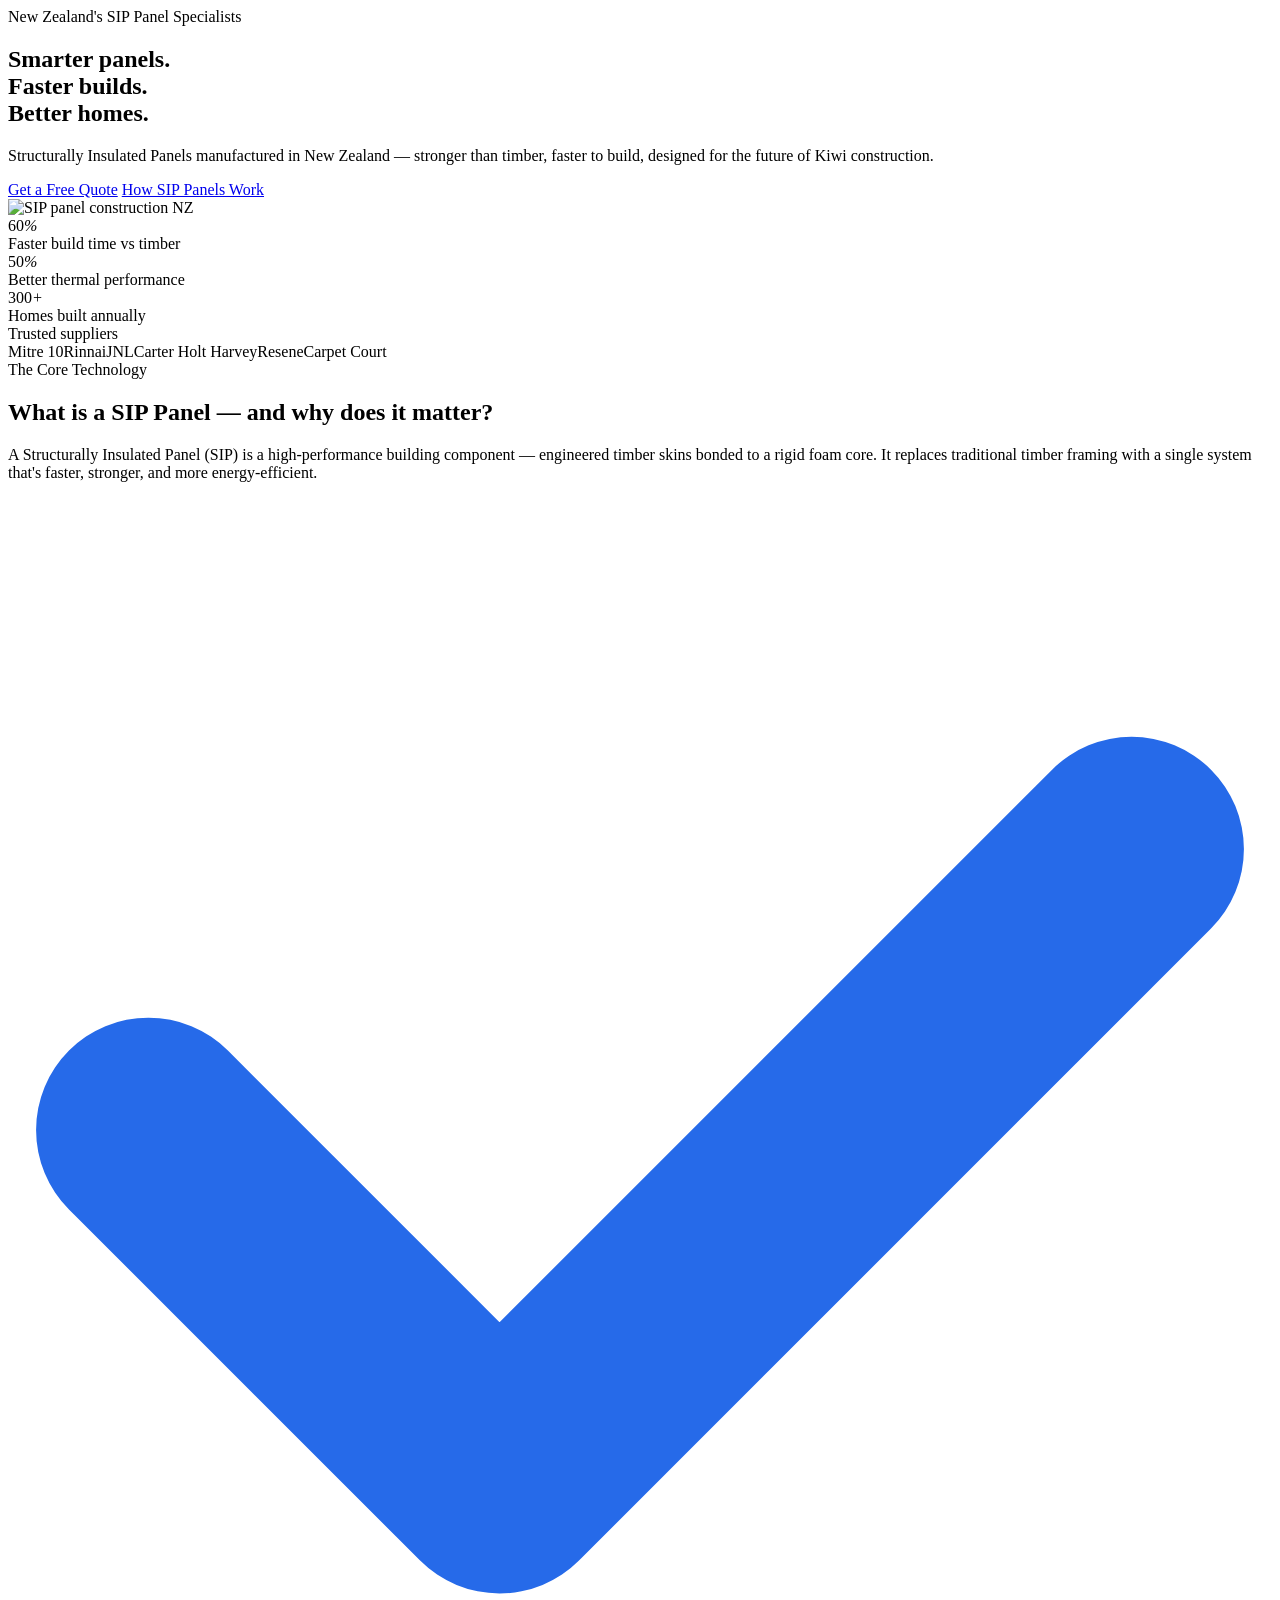
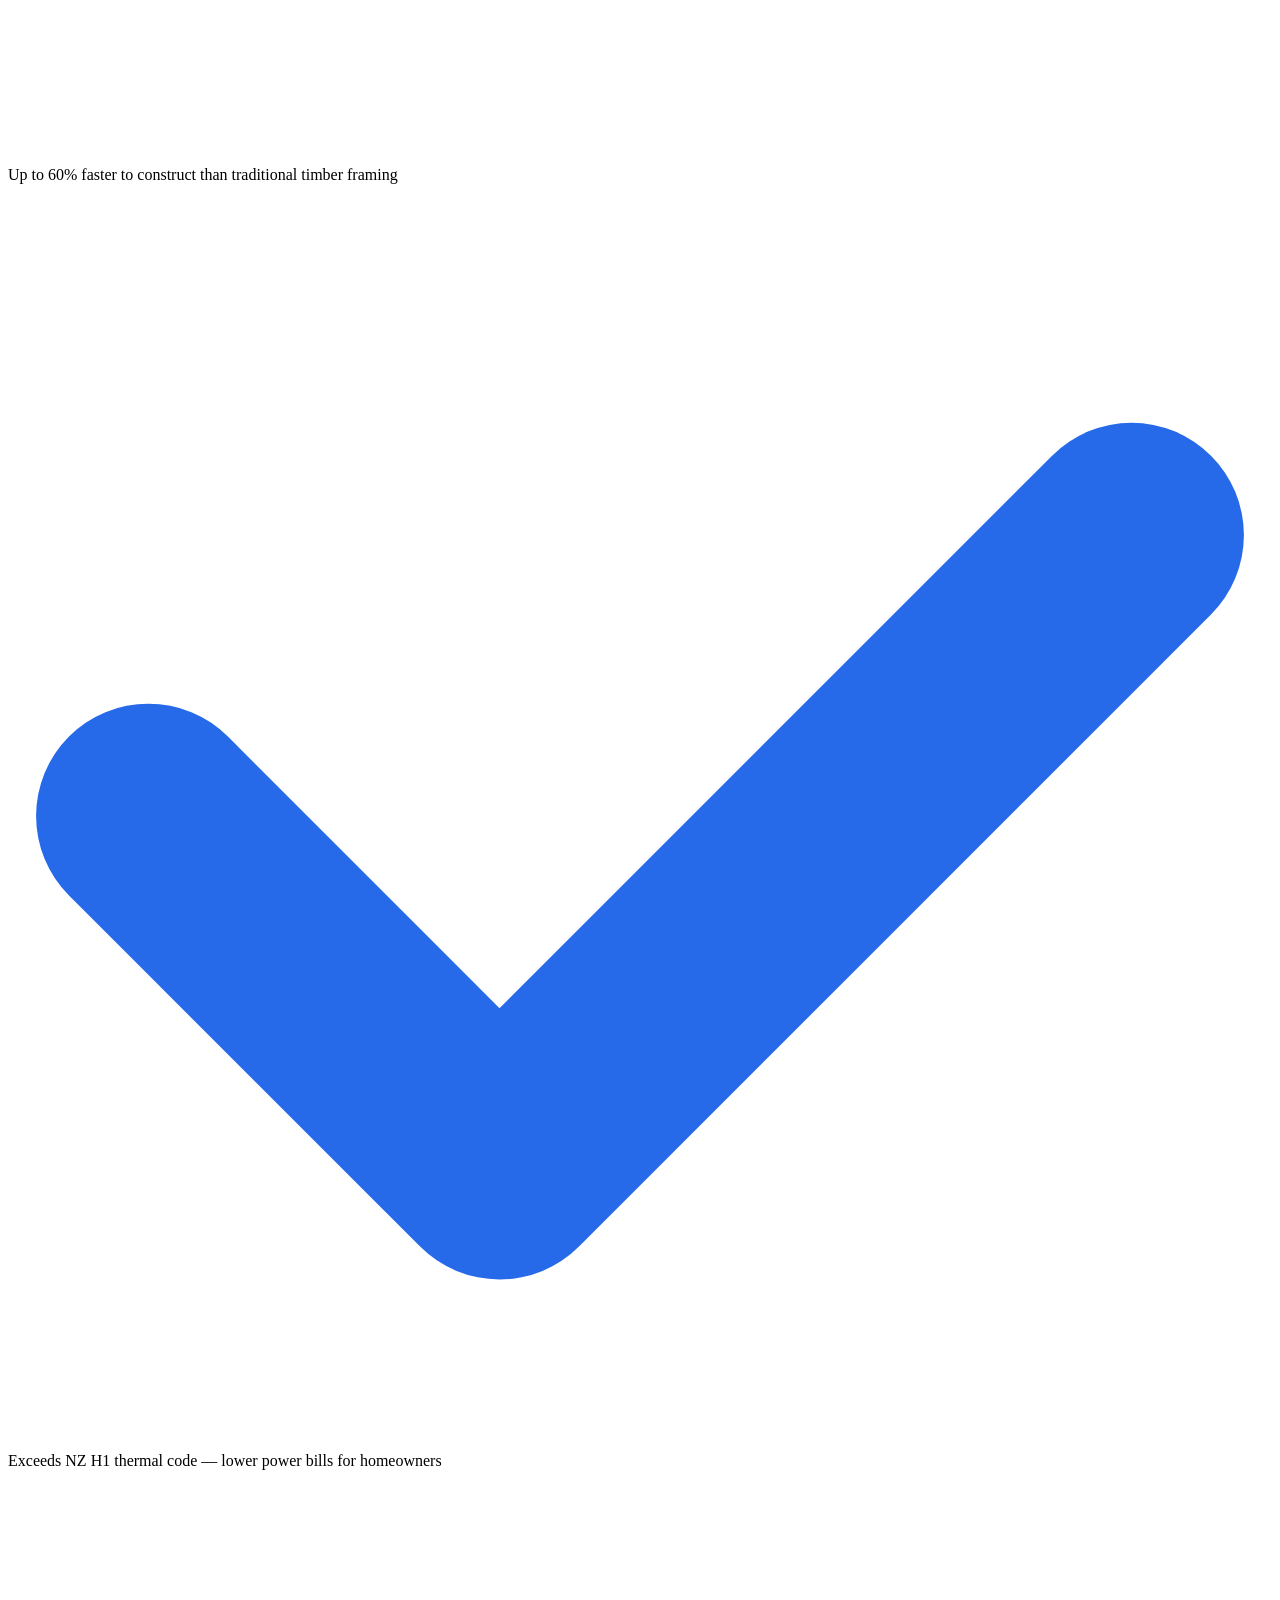
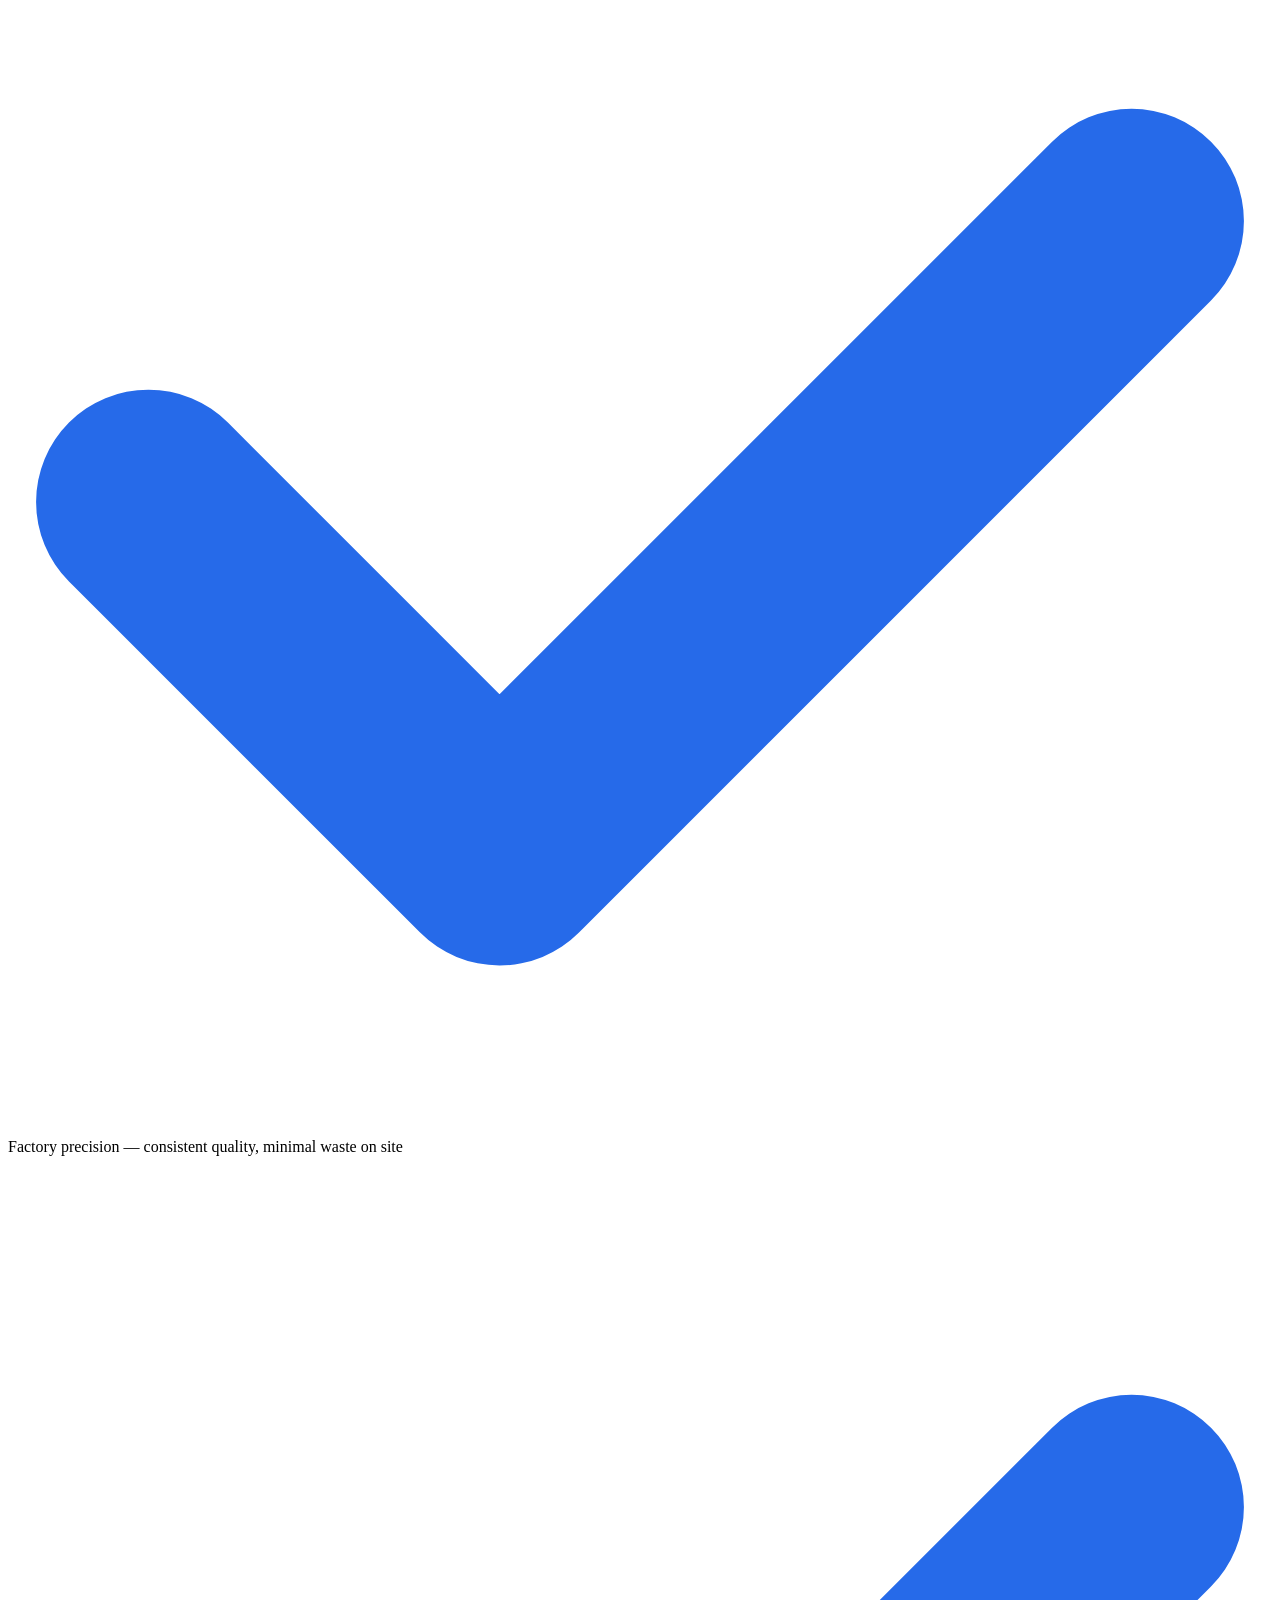
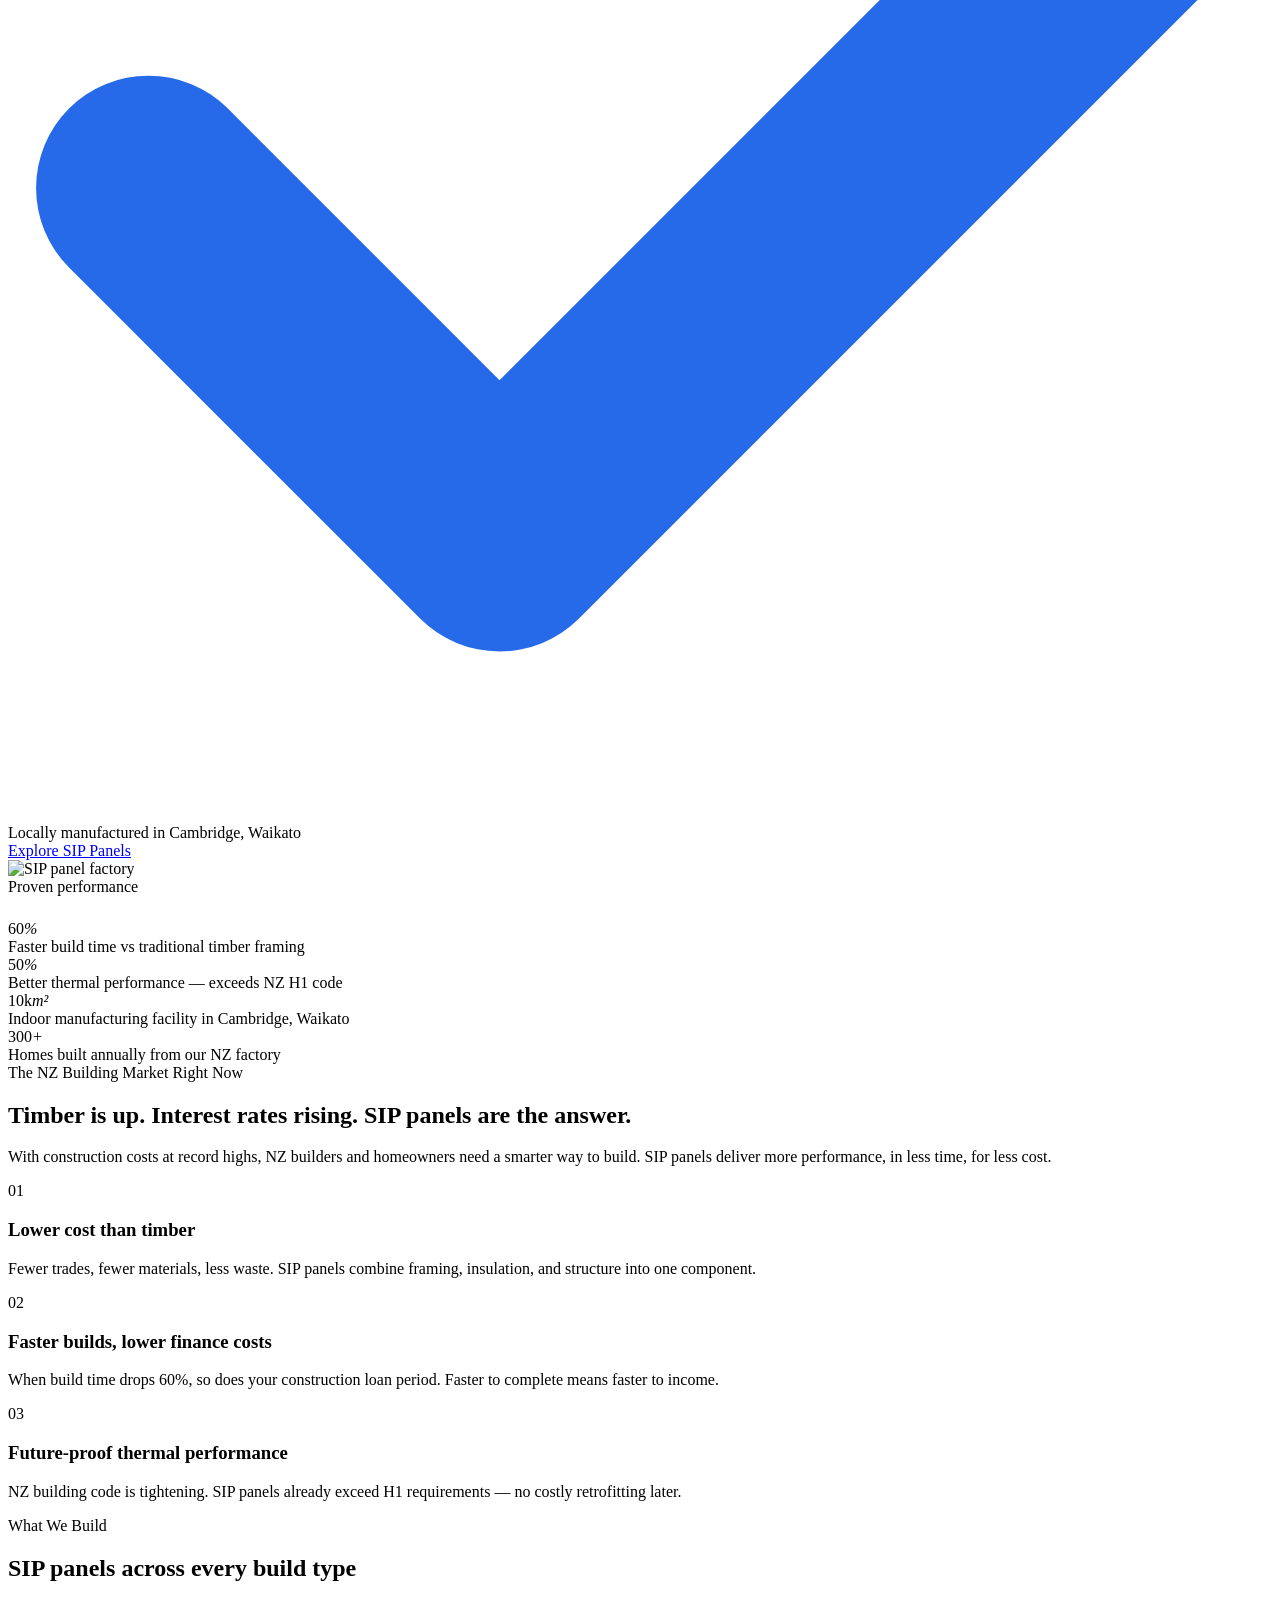
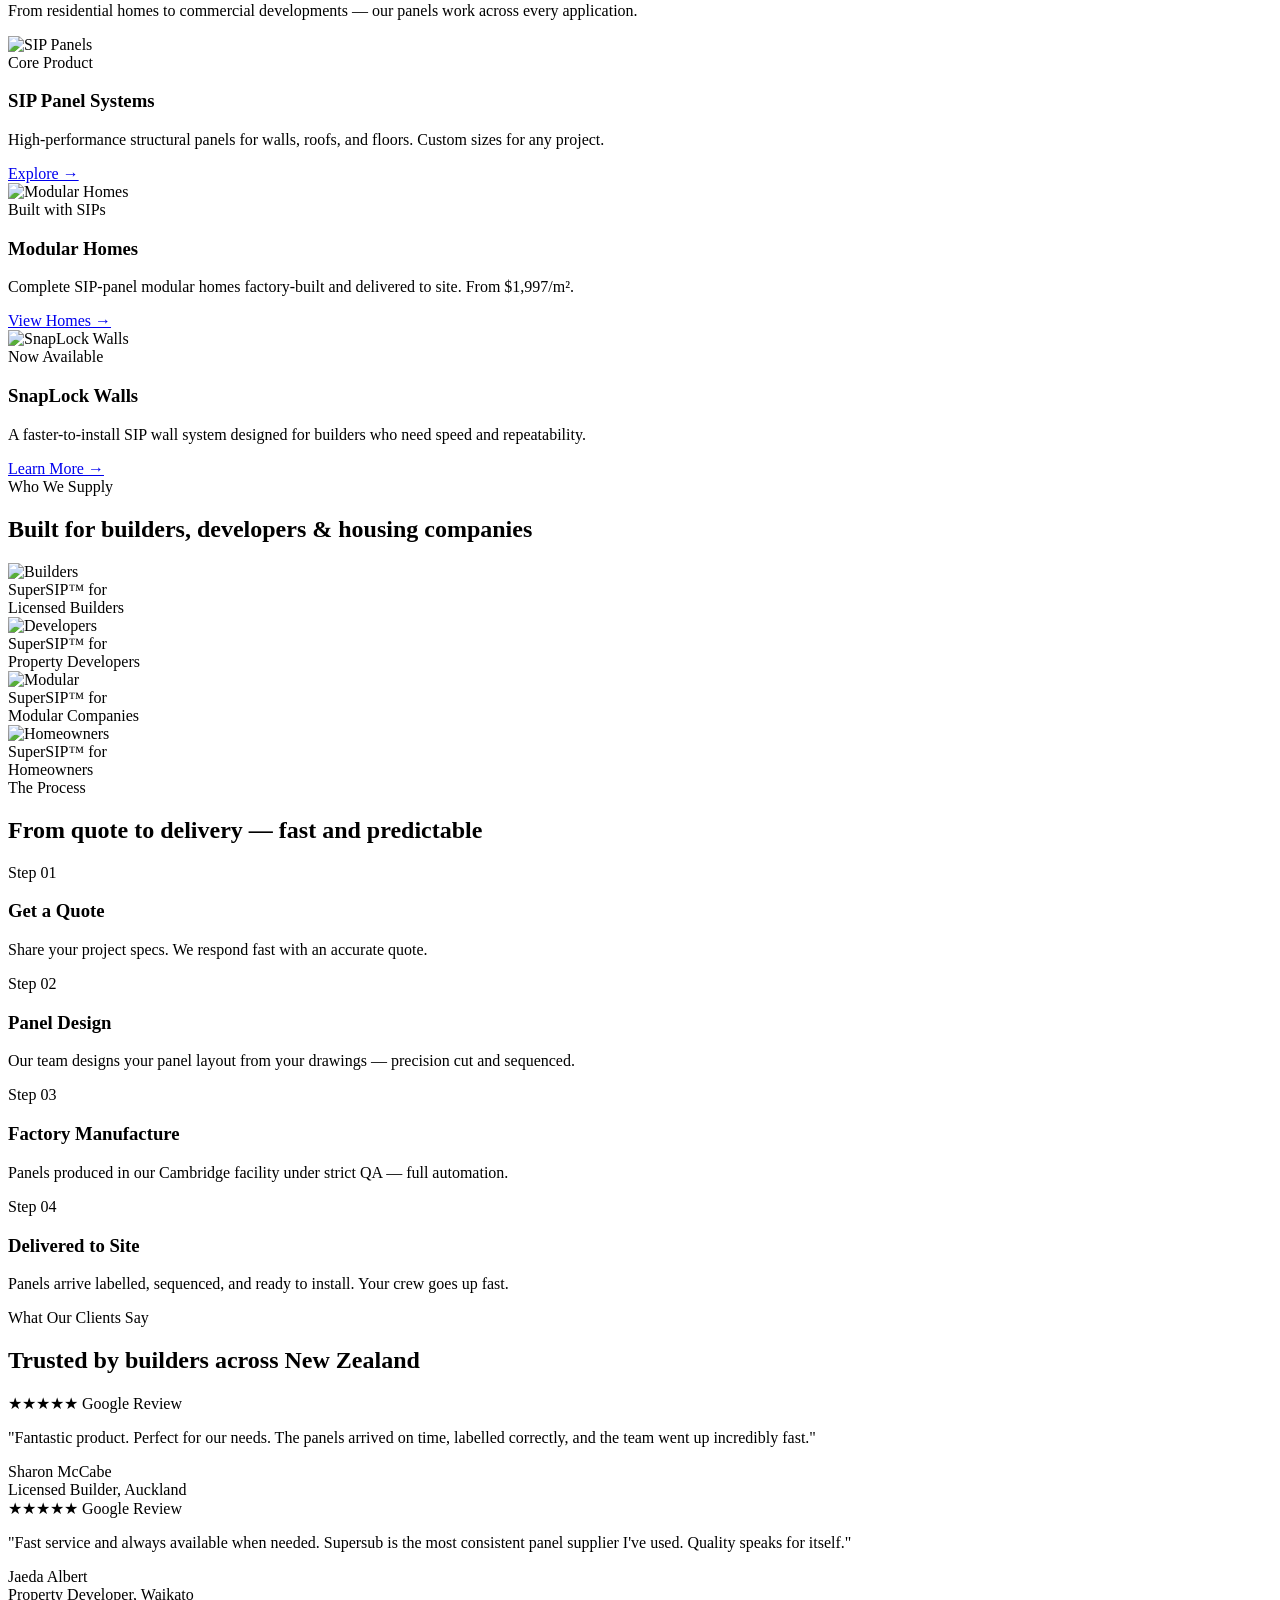
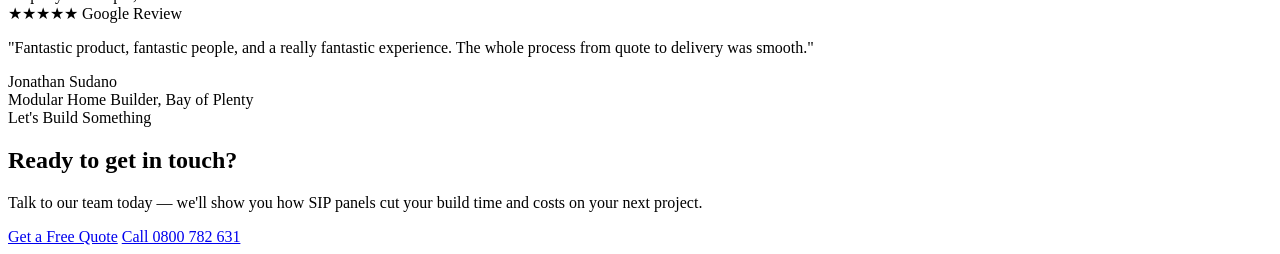
==== index.html @ 469e1a46 "Add files via upload" ====
<!DOCTYPE html>
<html lang="en">
<head>
<meta charset="UTF-8"><meta name="viewport" content="width=device-width, initial-scale=1.0">
<title>Supersub — New Zealand's SIP Panel Specialists</title>
<link rel="stylesheet" href="/assets/style.css">
</head>
<body>
<div id="site-nav"></div>

<!-- HERO -->
<section class="hero-home">
  <div class="hero-home-inner">
    <div class="hero-home-left">
      <div class="hero-tag"><div class="hero-tag-dot"></div>New Zealand's SIP Panel Specialists</div>
      <h1>Smarter panels.<br>Faster builds.<br>Better homes.</h1>
      <p class="hero-home-sub">Structurally Insulated Panels manufactured in New Zealand — stronger than timber, faster to build, designed for the future of Kiwi construction.</p>
      <div class="hero-home-btns">
        <a href="/pages/contact.html" class="btn btn-primary">Get a Free Quote</a>
        <a href="/pages/sip-panels.html" class="btn btn-outline">How SIP Panels Work</a>
      </div>
    </div>
    <div class="hero-home-right">
      <img class="hero-home-img" src="https://images.unsplash.com/photo-1504307651254-35680f356dfd?w=900&q=85" alt="SIP panel construction NZ"/>
      <div class="hero-stat-strip">
        <div class="hero-stat"><div class="hero-stat-num">60<em>%</em></div><div class="hero-stat-desc">Faster build time vs timber</div></div>
        <div class="hero-stat"><div class="hero-stat-num">50<em>%</em></div><div class="hero-stat-desc">Better thermal performance</div></div>
        <div class="hero-stat"><div class="hero-stat-num">300<em>+</em></div><div class="hero-stat-desc">Homes built annually</div></div>
      </div>
    </div>
  </div>
</section>

<!-- SUPPLIER BAR -->
<div class="logo-bar">
  <div class="logo-bar-inner">
    <span class="logo-bar-label">Trusted suppliers</span>
    <div class="logo-items">
      <span class="logo-item">Mitre 10</span><span class="logo-item">Rinnai</span><span class="logo-item">JNL</span><span class="logo-item">Carter Holt Harvey</span><span class="logo-item">Resene</span><span class="logo-item">Carpet Court</span>
    </div>
  </div>
</div>

<!-- WHAT IS SIP -->
<section class="sec">
  <div class="wrap">
    <div class="two-col">
      <div>
        <span class="eyebrow">The Core Technology</span>
        <h2>What is a SIP Panel — and why does it matter?</h2>
        <p class="body-text">A Structurally Insulated Panel (SIP) is a high-performance building component — engineered timber skins bonded to a rigid foam core. It replaces traditional timber framing with a single system that's faster, stronger, and more energy-efficient.</p>
        <div class="tick-list">
          <div class="tick"><div class="tick-icon"><svg viewBox="0 0 9 9" fill="none"><path d="M1 4.5l2.5 2.5 4.5-4.5" stroke="#266AE9" stroke-width="1.6" stroke-linecap="round" stroke-linejoin="round"/></svg></div>Up to 60% faster to construct than traditional timber framing</div>
          <div class="tick"><div class="tick-icon"><svg viewBox="0 0 9 9" fill="none"><path d="M1 4.5l2.5 2.5 4.5-4.5" stroke="#266AE9" stroke-width="1.6" stroke-linecap="round" stroke-linejoin="round"/></svg></div>Exceeds NZ H1 thermal code — lower power bills for homeowners</div>
          <div class="tick"><div class="tick-icon"><svg viewBox="0 0 9 9" fill="none"><path d="M1 4.5l2.5 2.5 4.5-4.5" stroke="#266AE9" stroke-width="1.6" stroke-linecap="round" stroke-linejoin="round"/></svg></div>Factory precision — consistent quality, minimal waste on site</div>
          <div class="tick"><div class="tick-icon"><svg viewBox="0 0 9 9" fill="none"><path d="M1 4.5l2.5 2.5 4.5-4.5" stroke="#266AE9" stroke-width="1.6" stroke-linecap="round" stroke-linejoin="round"/></svg></div>Locally manufactured in Cambridge, Waikato</div>
        </div>
        <a href="/pages/sip-panels.html" class="btn btn-primary" style="margin-top:28px;">Explore SIP Panels</a>
      </div>
      <div class="col-img col-img-tall"><img src="https://images.unsplash.com/photo-1581094794329-c8112a89af12?w=800&q=85" alt="SIP panel factory"/></div>
    </div>
  </div>
</section>

<!-- STATS -->
<section class="sec-sm sec-grey">
  <div class="wrap">
    <span class="eyebrow-muted">Proven performance</span>
    <div class="stats-grid" style="margin-top:24px;">
      <div class="stat-block"><div class="stat-big">60<em>%</em></div><div class="stat-label">Faster build time vs traditional timber framing</div></div>
      <div class="stat-block"><div class="stat-big">50<em>%</em></div><div class="stat-label">Better thermal performance — exceeds NZ H1 code</div></div>
      <div class="stat-block"><div class="stat-big">10k<em>m²</em></div><div class="stat-label">Indoor manufacturing facility in Cambridge, Waikato</div></div>
      <div class="stat-block"><div class="stat-big">300<em>+</em></div><div class="stat-label">Homes built annually from our NZ factory</div></div>
    </div>
  </div>
</section>

<!-- WHY NOW -->
<section class="sec sec-navy">
  <div class="wrap">
    <div class="sec-header center">
      <span class="eyebrow">The NZ Building Market Right Now</span>
      <h2>Timber is up. Interest rates rising. SIP panels are the answer.</h2>
      <p class="body-text">With construction costs at record highs, NZ builders and homeowners need a smarter way to build. SIP panels deliver more performance, in less time, for less cost.</p>
    </div>
    <div class="why-grid">
      <div class="why-card"><span class="why-num">01</span><h3>Lower cost than timber</h3><p>Fewer trades, fewer materials, less waste. SIP panels combine framing, insulation, and structure into one component.</p></div>
      <div class="why-card"><span class="why-num">02</span><h3>Faster builds, lower finance costs</h3><p>When build time drops 60%, so does your construction loan period. Faster to complete means faster to income.</p></div>
      <div class="why-card"><span class="why-num">03</span><h3>Future-proof thermal performance</h3><p>NZ building code is tightening. SIP panels already exceed H1 requirements — no costly retrofitting later.</p></div>
    </div>
  </div>
</section>

<!-- PRODUCTS -->
<section class="sec">
  <div class="wrap">
    <div class="sec-header">
      <span class="eyebrow">What We Build</span>
      <h2>SIP panels across every build type</h2>
      <p class="body-text">From residential homes to commercial developments — our panels work across every application.</p>
    </div>
    <div class="cards-grid">
      <div class="card"><div class="card-img"><img src="https://images.unsplash.com/photo-1504307651254-35680f356dfd?w=700&q=80" alt="SIP Panels"/><div class="pill pill-blue">Core Product</div></div><div class="card-body"><h3>SIP Panel Systems</h3><p>High-performance structural panels for walls, roofs, and floors. Custom sizes for any project.</p><a href="/pages/sip-panels.html" class="link-arrow">Explore →</a></div></div>
      <div class="card"><div class="card-img"><img src="https://images.unsplash.com/photo-1570129477492-45c003edd2be?w=700&q=80" alt="Modular Homes"/><div class="pill pill-light">Built with SIPs</div></div><div class="card-body"><h3>Modular Homes</h3><p>Complete SIP-panel modular homes factory-built and delivered to site. From $1,997/m².</p><a href="/pages/modular-homes.html" class="link-arrow">View Homes →</a></div></div>
      <div class="card"><div class="card-img"><img src="https://images.unsplash.com/photo-1600585154340-be6161a56a0c?w=700&q=80" alt="SnapLock Walls"/><div class="pill pill-amber">Now Available</div></div><div class="card-body"><h3>SnapLock Walls</h3><p>A faster-to-install SIP wall system designed for builders who need speed and repeatability.</p><a href="/pages/snaplock-walls.html" class="link-arrow">Learn More →</a></div></div>
    </div>
  </div>
</section>

<!-- WHO IT'S FOR -->
<section class="sec sec-grey">
  <div class="wrap">
    <div class="sec-header center">
      <span class="eyebrow">Who We Supply</span>
      <h2>Built for builders, developers & housing companies</h2>
    </div>
    <div class="aud-grid">
      <div class="aud-card"><img src="https://images.unsplash.com/photo-1541888946425-d81bb19240f5?w=500&q=80" alt="Builders"/><div class="aud-over"><div class="aud-tag">SuperSIP™ for</div><div class="aud-title">Licensed Builders</div></div></div>
      <div class="aud-card"><img src="https://images.unsplash.com/photo-1486406146926-c627a92ad1ab?w=500&q=80" alt="Developers"/><div class="aud-over"><div class="aud-tag">SuperSIP™ for</div><div class="aud-title">Property Developers</div></div></div>
      <div class="aud-card"><img src="https://images.unsplash.com/photo-1558618666-fcd25c85cd64?w=500&q=80" alt="Modular"/><div class="aud-over"><div class="aud-tag">SuperSIP™ for</div><div class="aud-title">Modular Companies</div></div></div>
      <div class="aud-card"><img src="https://images.unsplash.com/photo-1560518883-ce09059eeffa?w=500&q=80" alt="Homeowners"/><div class="aud-over"><div class="aud-tag">SuperSIP™ for</div><div class="aud-title">Homeowners</div></div></div>
    </div>
  </div>
</section>

<!-- PROCESS -->
<section class="sec-sm">
  <div class="wrap">
    <div class="sec-header"><span class="eyebrow">The Process</span><h2>From quote to delivery — fast and predictable</h2></div>
    <div class="proc-row">
      <div class="proc-step"><span class="proc-num">Step 01</span><h3>Get a Quote</h3><p>Share your project specs. We respond fast with an accurate quote.</p></div>
      <div class="proc-step"><span class="proc-num">Step 02</span><h3>Panel Design</h3><p>Our team designs your panel layout from your drawings — precision cut and sequenced.</p></div>
      <div class="proc-step"><span class="proc-num">Step 03</span><h3>Factory Manufacture</h3><p>Panels produced in our Cambridge facility under strict QA — full automation.</p></div>
      <div class="proc-step"><span class="proc-num">Step 04</span><h3>Delivered to Site</h3><p>Panels arrive labelled, sequenced, and ready to install. Your crew goes up fast.</p></div>
    </div>
  </div>
</section>

<!-- TESTIMONIALS -->
<section class="sec sec-navy">
  <div class="wrap">
    <div class="sec-header center"><span class="eyebrow">What Our Clients Say</span><h2>Trusted by builders across New Zealand</h2></div>
    <div class="testi-grid">
      <div class="testi-card"><div class="testi-badge"><span>★★★★★ Google Review</span></div><p class="testi-q">"Fantastic product. Perfect for our needs. The panels arrived on time, labelled correctly, and the team went up incredibly fast."</p><div class="testi-name">Sharon McCabe</div><div class="testi-role">Licensed Builder, Auckland</div></div>
      <div class="testi-card"><div class="testi-badge"><span>★★★★★ Google Review</span></div><p class="testi-q">"Fast service and always available when needed. Supersub is the most consistent panel supplier I've used. Quality speaks for itself."</p><div class="testi-name">Jaeda Albert</div><div class="testi-role">Property Developer, Waikato</div></div>
      <div class="testi-card"><div class="testi-badge"><span>★★★★★ Google Review</span></div><p class="testi-q">"Fantastic product, fantastic people, and a really fantastic experience. The whole process from quote to delivery was smooth."</p><div class="testi-name">Jonathan Sudano</div><div class="testi-role">Modular Home Builder, Bay of Plenty</div></div>
    </div>
  </div>
</section>

<!-- CTA -->
<section class="sec sec-blue">
  <div class="wrap">
    <div class="cta-inner">
      <span class="eyebrow">Let's Build Something</span>
      <h2>Ready to get in touch?</h2>
      <p class="body-text">Talk to our team today — we'll show you how SIP panels cut your build time and costs on your next project.</p>
      <div class="cta-btns">
        <a href="/pages/contact.html" class="btn btn-white">Get a Free Quote</a>
        <a href="tel:0800782631" class="btn btn-ghost">Call 0800 782 631</a>
      </div>
    </div>
  </div>
</section>

<div id="site-footer"></div>
<script src="/assets/shared.js"></script>
</body></html>
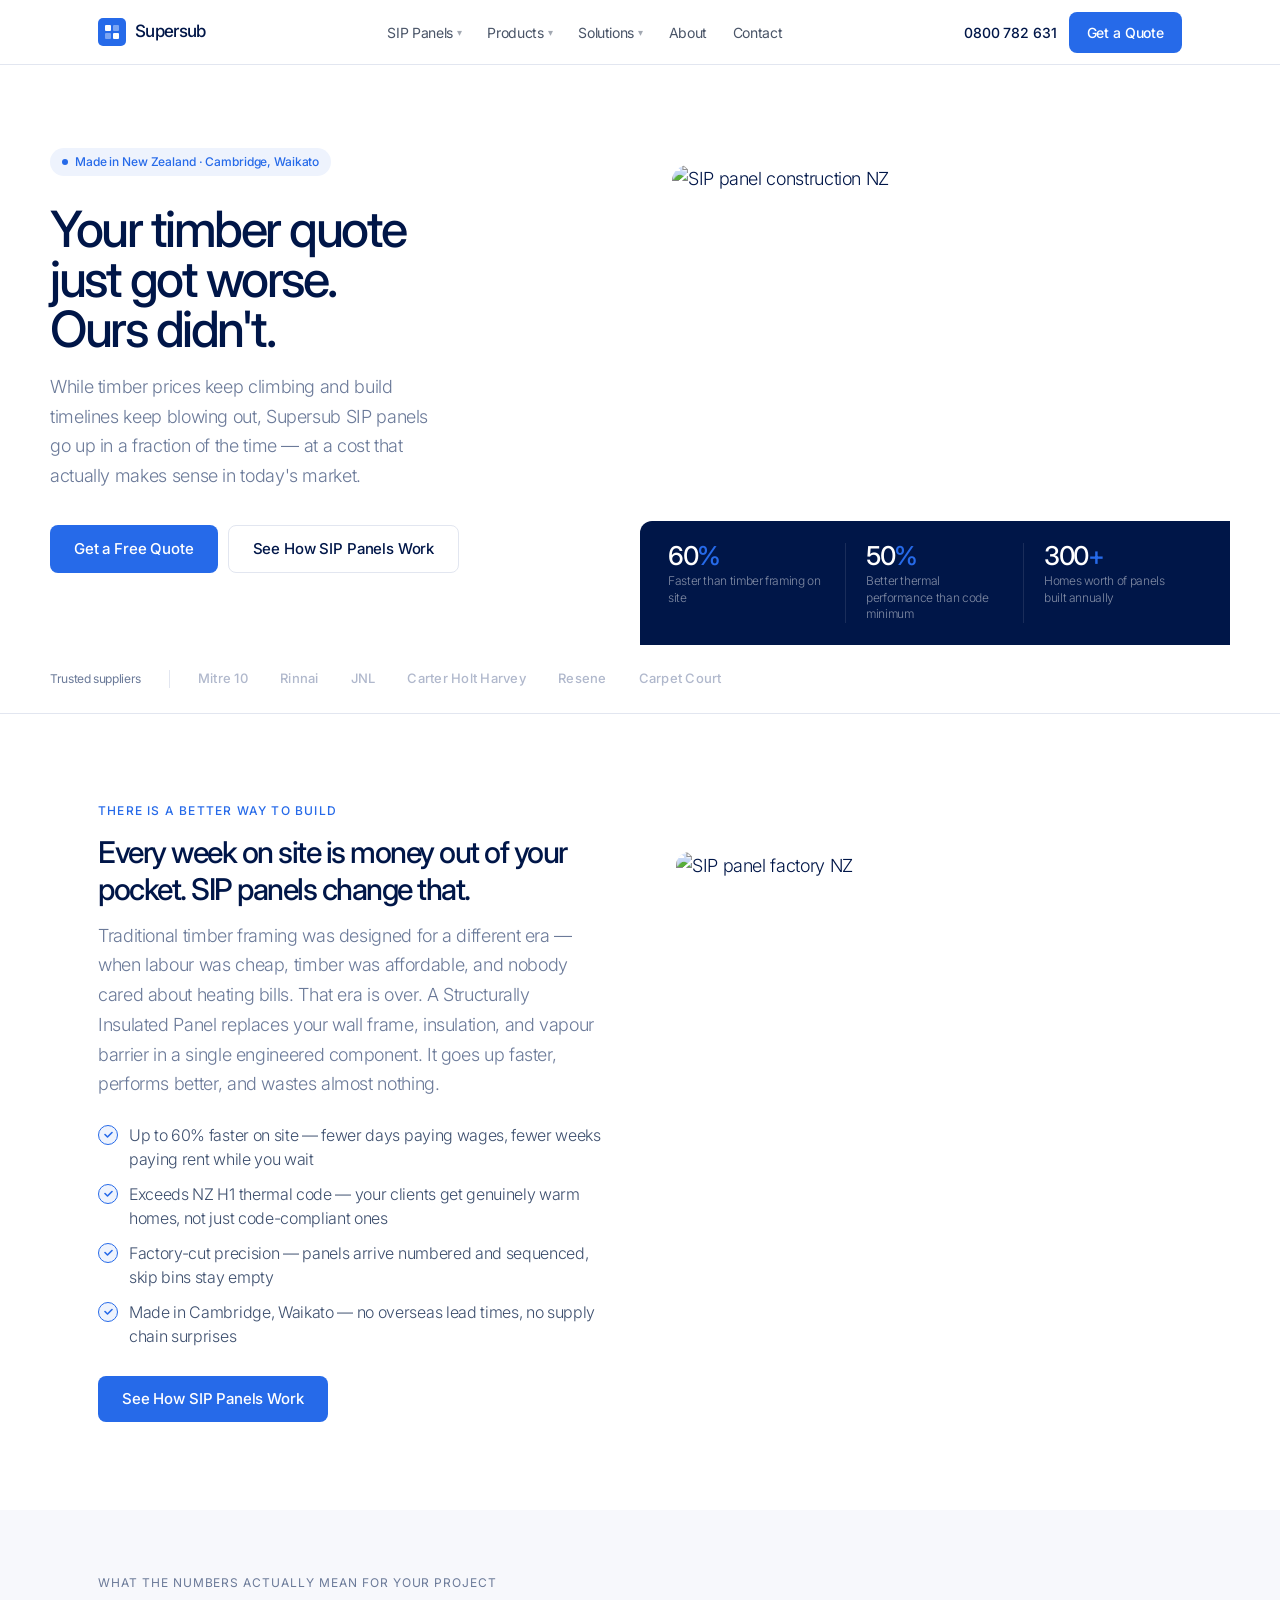
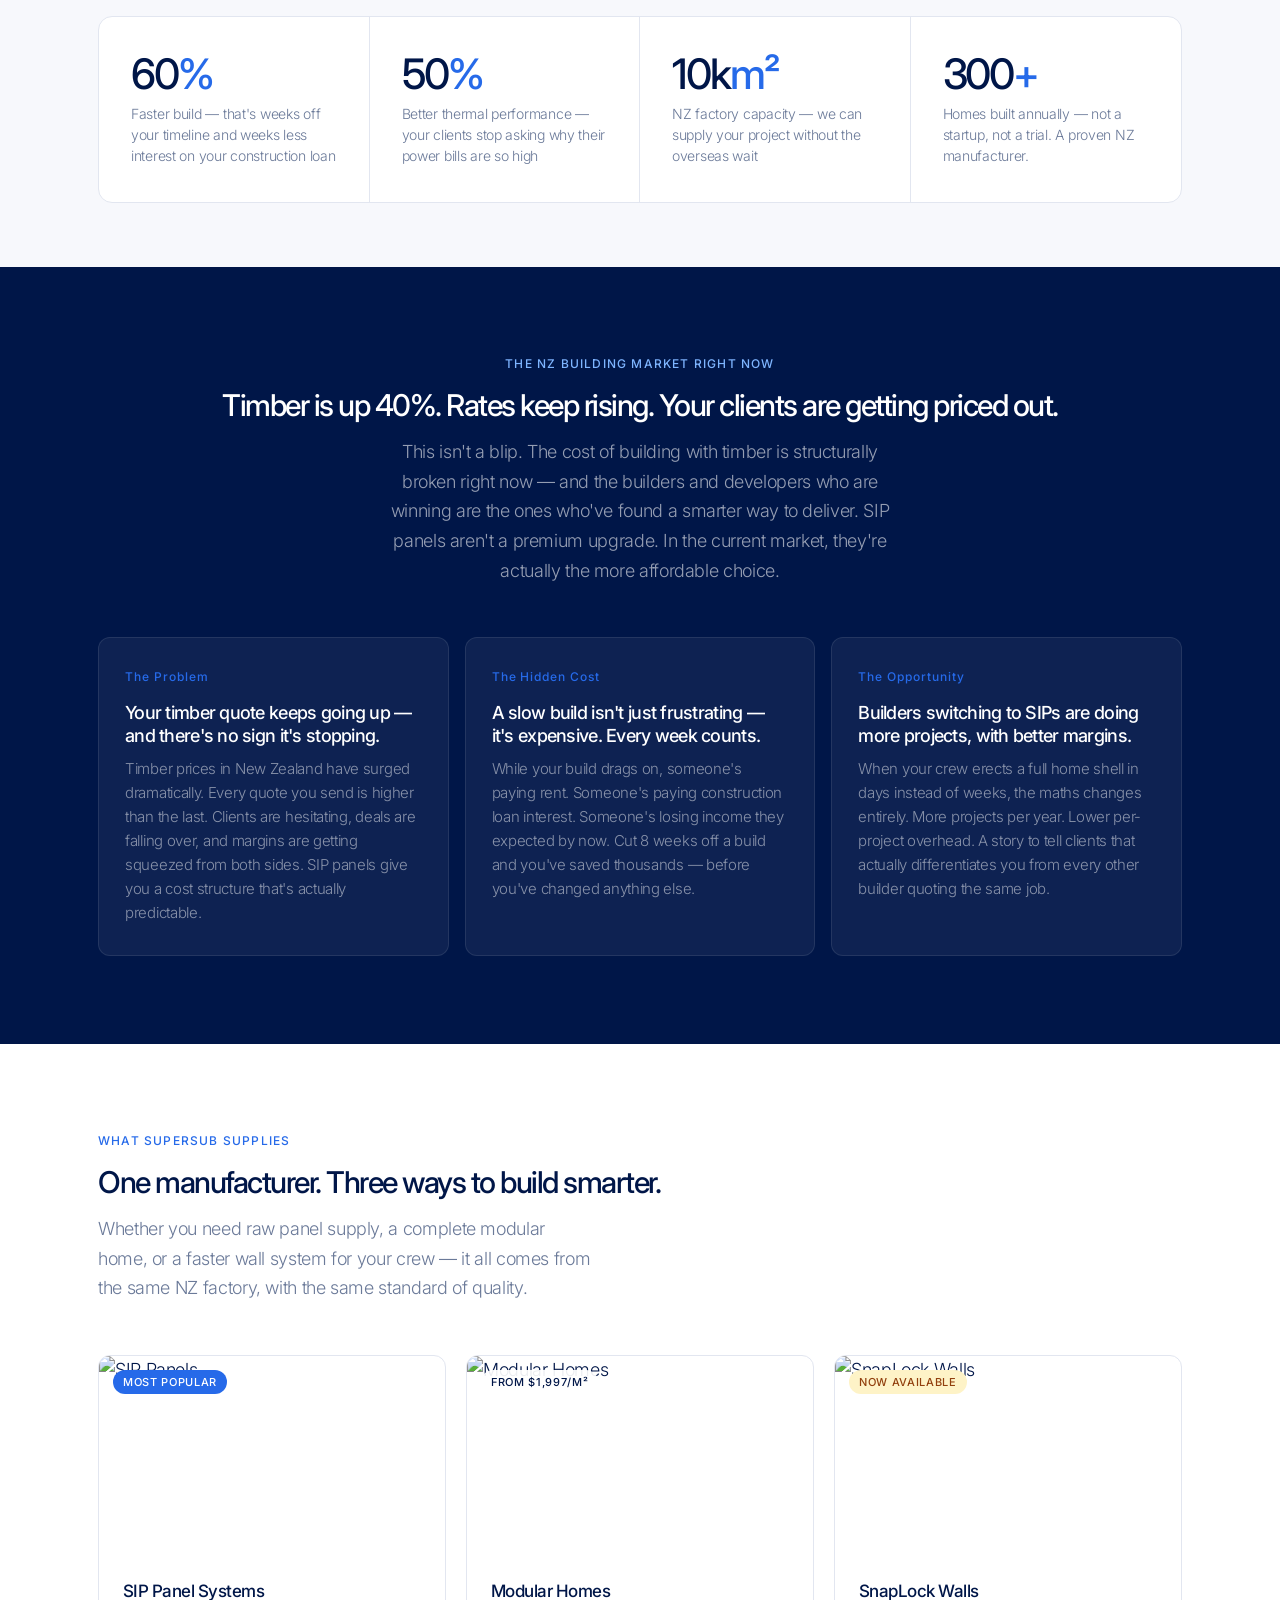
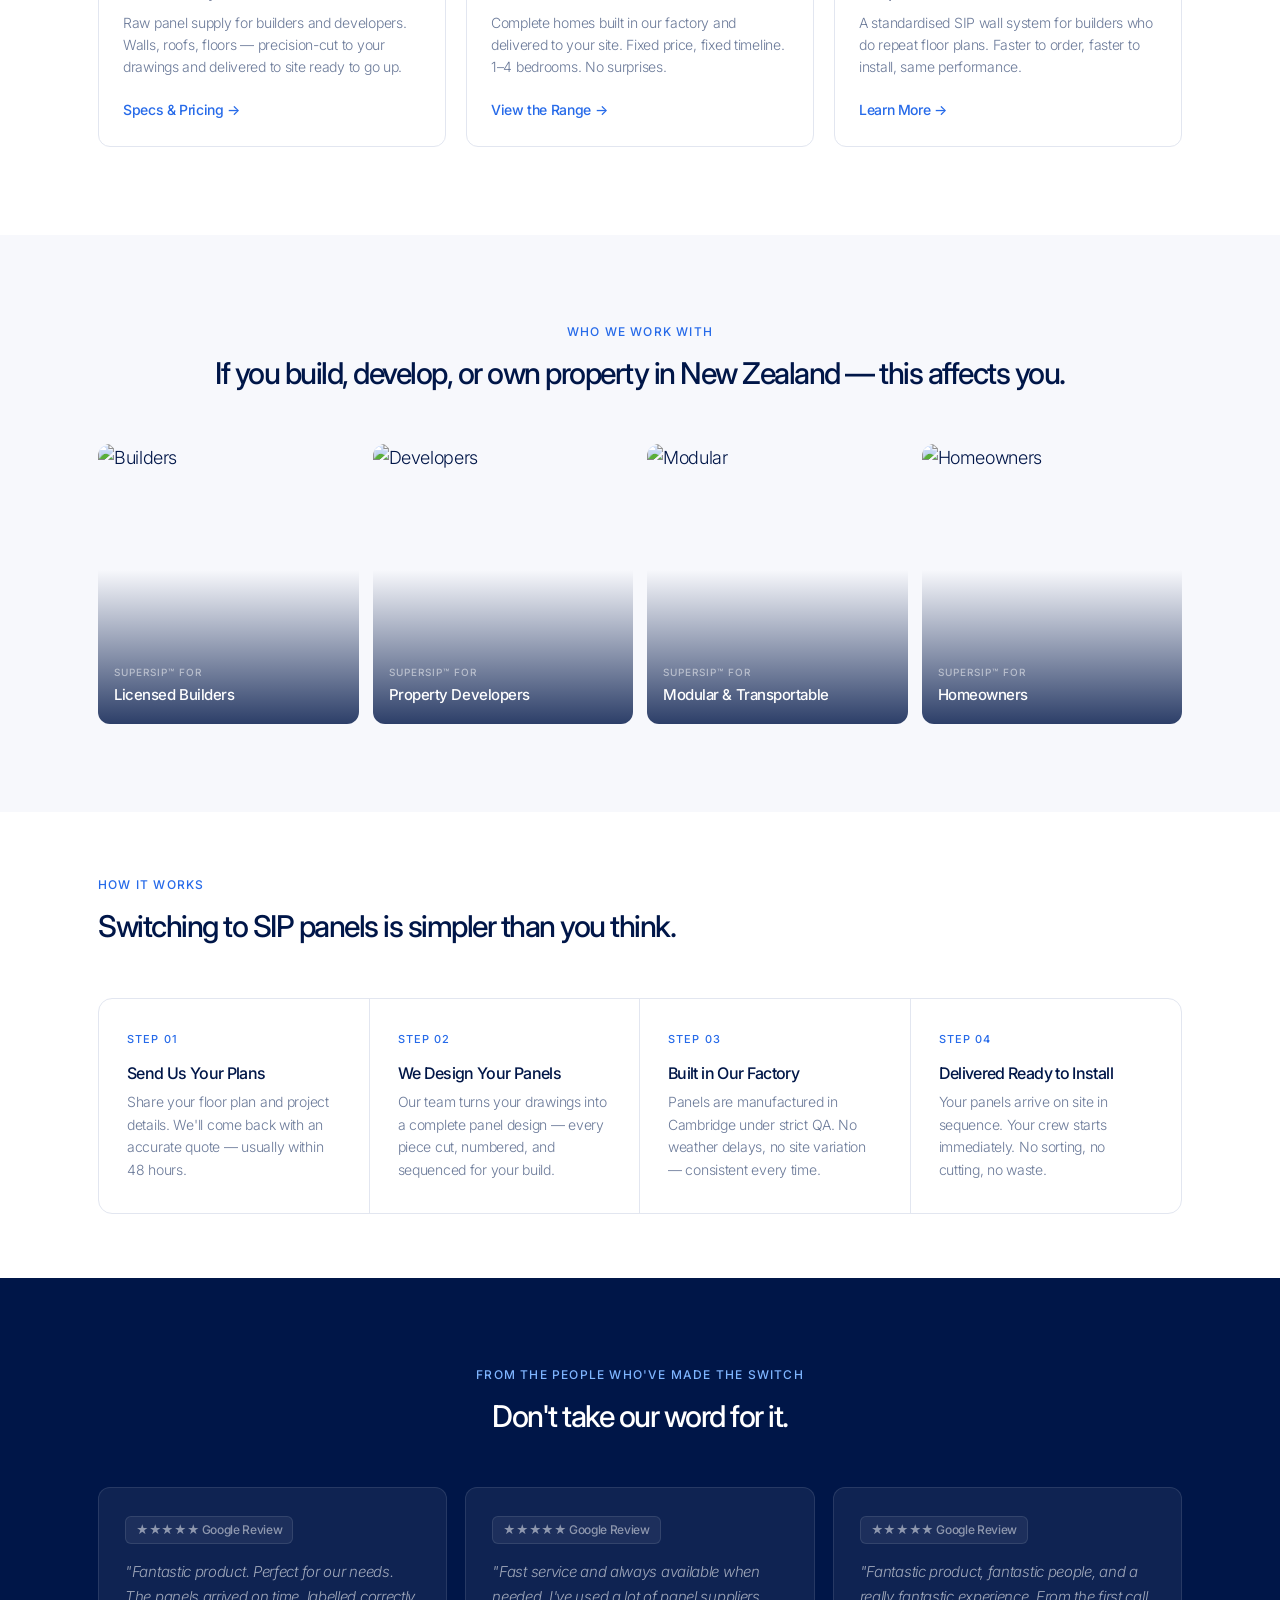
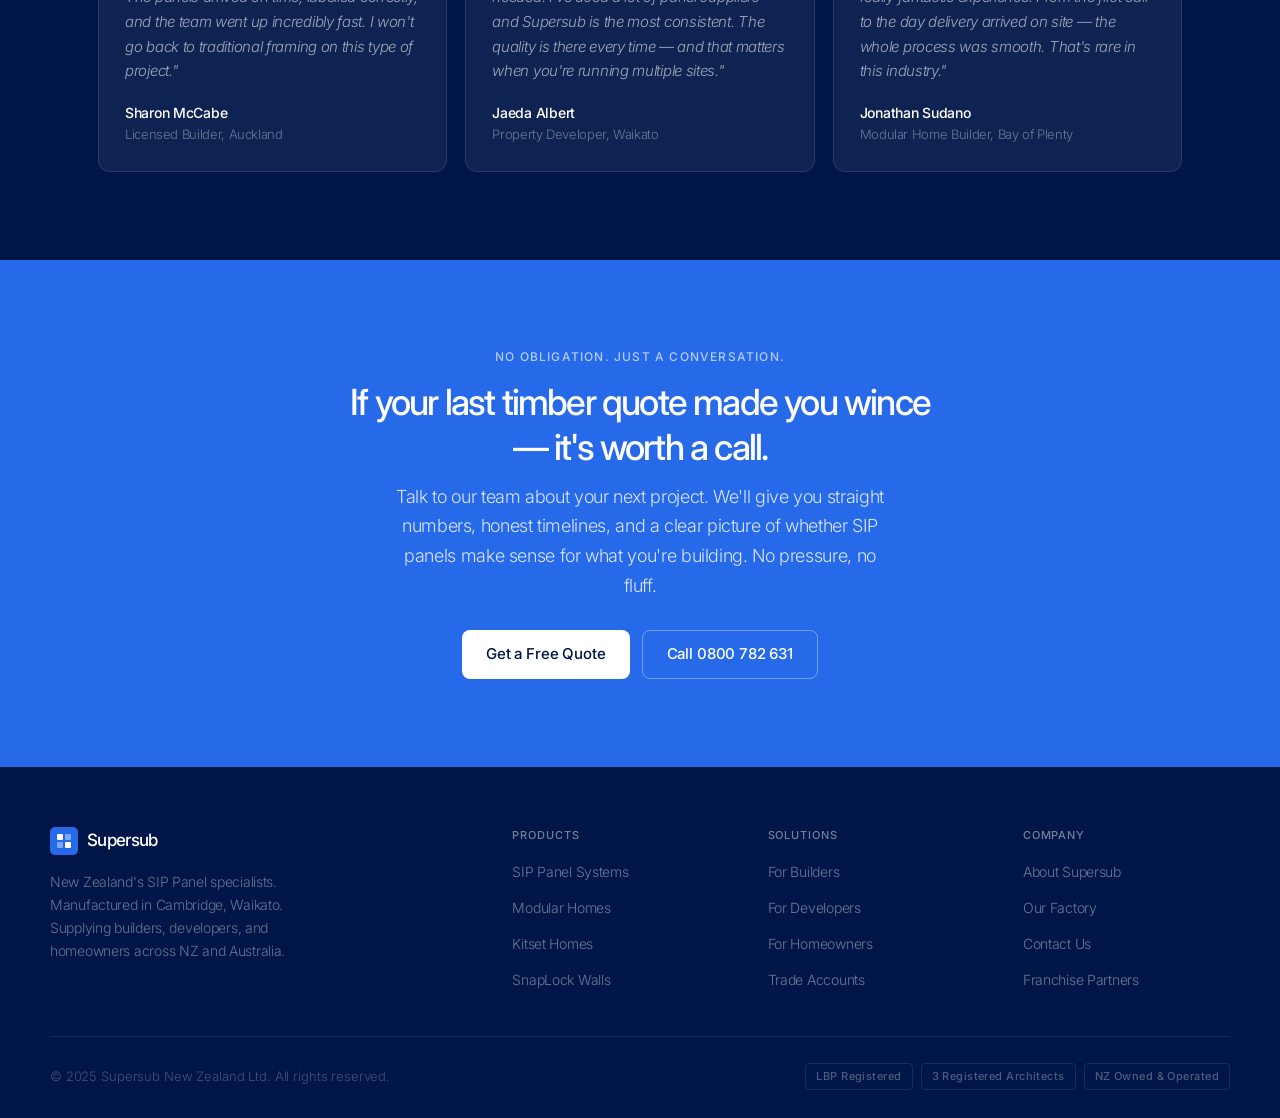
==== commit 128b9817: "index.html" ====
--- a/index.html
+++ b/index.html
@@ -2,7 +2,7 @@
 <html lang="en">
 <head>
 <meta charset="UTF-8"><meta name="viewport" content="width=device-width, initial-scale=1.0">
-<title>Supersub — New Zealand's SIP Panel Specialists</title>
+<title>Supersub — NZ's SIP Panel Manufacturer | Build Faster, Spend Less</title>
 <link rel="stylesheet" href="/assets/style.css">
 </head>
 <body>
@@ -12,20 +12,20 @@
 <section class="hero-home">
   <div class="hero-home-inner">
     <div class="hero-home-left">
-      <div class="hero-tag"><div class="hero-tag-dot"></div>New Zealand's SIP Panel Specialists</div>
-      <h1>Smarter panels.<br>Faster builds.<br>Better homes.</h1>
-      <p class="hero-home-sub">Structurally Insulated Panels manufactured in New Zealand — stronger than timber, faster to build, designed for the future of Kiwi construction.</p>
+      <div class="hero-tag"><div class="hero-tag-dot"></div>Made in New Zealand · Cambridge, Waikato</div>
+      <h1>Your timber quote<br>just got worse.<br>Ours didn't.</h1>
+      <p class="hero-home-sub">While timber prices keep climbing and build timelines keep blowing out, Supersub SIP panels go up in a fraction of the time — at a cost that actually makes sense in today's market.</p>
       <div class="hero-home-btns">
         <a href="/pages/contact.html" class="btn btn-primary">Get a Free Quote</a>
-        <a href="/pages/sip-panels.html" class="btn btn-outline">How SIP Panels Work</a>
+        <a href="/pages/sip-panels.html" class="btn btn-outline">See How SIP Panels Work</a>
       </div>
     </div>
     <div class="hero-home-right">
       <img class="hero-home-img" src="https://images.unsplash.com/photo-1504307651254-35680f356dfd?w=900&q=85" alt="SIP panel construction NZ"/>
       <div class="hero-stat-strip">
-        <div class="hero-stat"><div class="hero-stat-num">60<em>%</em></div><div class="hero-stat-desc">Faster build time vs timber</div></div>
-        <div class="hero-stat"><div class="hero-stat-num">50<em>%</em></div><div class="hero-stat-desc">Better thermal performance</div></div>
-        <div class="hero-stat"><div class="hero-stat-num">300<em>+</em></div><div class="hero-stat-desc">Homes built annually</div></div>
+        <div class="hero-stat"><div class="hero-stat-num">60<em>%</em></div><div class="hero-stat-desc">Faster than timber framing on site</div></div>
+        <div class="hero-stat"><div class="hero-stat-num">50<em>%</em></div><div class="hero-stat-desc">Better thermal performance than code minimum</div></div>
+        <div class="hero-stat"><div class="hero-stat-num">300<em>+</em></div><div class="hero-stat-desc">Homes worth of panels built annually</div></div>
       </div>
     </div>
   </div>
@@ -46,18 +46,18 @@
   <div class="wrap">
     <div class="two-col">
       <div>
-        <span class="eyebrow">The Core Technology</span>
-        <h2>What is a SIP Panel — and why does it matter?</h2>
-        <p class="body-text">A Structurally Insulated Panel (SIP) is a high-performance building component — engineered timber skins bonded to a rigid foam core. It replaces traditional timber framing with a single system that's faster, stronger, and more energy-efficient.</p>
+        <span class="eyebrow">There Is a Better Way to Build</span>
+        <h2>Every week on site is money out of your pocket. SIP panels change that.</h2>
+        <p class="body-text">Traditional timber framing was designed for a different era — when labour was cheap, timber was affordable, and nobody cared about heating bills. That era is over. A Structurally Insulated Panel replaces your wall frame, insulation, and vapour barrier in a single engineered component. It goes up faster, performs better, and wastes almost nothing.</p>
         <div class="tick-list">
-          <div class="tick"><div class="tick-icon"><svg viewBox="0 0 9 9" fill="none"><path d="M1 4.5l2.5 2.5 4.5-4.5" stroke="#266AE9" stroke-width="1.6" stroke-linecap="round" stroke-linejoin="round"/></svg></div>Up to 60% faster to construct than traditional timber framing</div>
-          <div class="tick"><div class="tick-icon"><svg viewBox="0 0 9 9" fill="none"><path d="M1 4.5l2.5 2.5 4.5-4.5" stroke="#266AE9" stroke-width="1.6" stroke-linecap="round" stroke-linejoin="round"/></svg></div>Exceeds NZ H1 thermal code — lower power bills for homeowners</div>
-          <div class="tick"><div class="tick-icon"><svg viewBox="0 0 9 9" fill="none"><path d="M1 4.5l2.5 2.5 4.5-4.5" stroke="#266AE9" stroke-width="1.6" stroke-linecap="round" stroke-linejoin="round"/></svg></div>Factory precision — consistent quality, minimal waste on site</div>
-          <div class="tick"><div class="tick-icon"><svg viewBox="0 0 9 9" fill="none"><path d="M1 4.5l2.5 2.5 4.5-4.5" stroke="#266AE9" stroke-width="1.6" stroke-linecap="round" stroke-linejoin="round"/></svg></div>Locally manufactured in Cambridge, Waikato</div>
-        </div>
-        <a href="/pages/sip-panels.html" class="btn btn-primary" style="margin-top:28px;">Explore SIP Panels</a>
-      </div>
-      <div class="col-img col-img-tall"><img src="https://images.unsplash.com/photo-1581094794329-c8112a89af12?w=800&q=85" alt="SIP panel factory"/></div>
+          <div class="tick"><div class="tick-icon"><svg viewBox="0 0 9 9" fill="none"><path d="M1 4.5l2.5 2.5 4.5-4.5" stroke="#266AE9" stroke-width="1.6" stroke-linecap="round" stroke-linejoin="round"/></svg></div>Up to 60% faster on site — fewer days paying wages, fewer weeks paying rent while you wait</div>
+          <div class="tick"><div class="tick-icon"><svg viewBox="0 0 9 9" fill="none"><path d="M1 4.5l2.5 2.5 4.5-4.5" stroke="#266AE9" stroke-width="1.6" stroke-linecap="round" stroke-linejoin="round"/></svg></div>Exceeds NZ H1 thermal code — your clients get genuinely warm homes, not just code-compliant ones</div>
+          <div class="tick"><div class="tick-icon"><svg viewBox="0 0 9 9" fill="none"><path d="M1 4.5l2.5 2.5 4.5-4.5" stroke="#266AE9" stroke-width="1.6" stroke-linecap="round" stroke-linejoin="round"/></svg></div>Factory-cut precision — panels arrive numbered and sequenced, skip bins stay empty</div>
+          <div class="tick"><div class="tick-icon"><svg viewBox="0 0 9 9" fill="none"><path d="M1 4.5l2.5 2.5 4.5-4.5" stroke="#266AE9" stroke-width="1.6" stroke-linecap="round" stroke-linejoin="round"/></svg></div>Made in Cambridge, Waikato — no overseas lead times, no supply chain surprises</div>
+        </div>
+        <a href="/pages/sip-panels.html" class="btn btn-primary" style="margin-top:28px;">See How SIP Panels Work</a>
+      </div>
+      <div class="col-img col-img-tall"><img src="https://images.unsplash.com/photo-1581094794329-c8112a89af12?w=800&q=85" alt="SIP panel factory NZ"/></div>
     </div>
   </div>
 </section>
@@ -65,12 +65,12 @@
 <!-- STATS -->
 <section class="sec-sm sec-grey">
   <div class="wrap">
-    <span class="eyebrow-muted">Proven performance</span>
+    <span class="eyebrow-muted">What the numbers actually mean for your project</span>
     <div class="stats-grid" style="margin-top:24px;">
-      <div class="stat-block"><div class="stat-big">60<em>%</em></div><div class="stat-label">Faster build time vs traditional timber framing</div></div>
-      <div class="stat-block"><div class="stat-big">50<em>%</em></div><div class="stat-label">Better thermal performance — exceeds NZ H1 code</div></div>
-      <div class="stat-block"><div class="stat-big">10k<em>m²</em></div><div class="stat-label">Indoor manufacturing facility in Cambridge, Waikato</div></div>
-      <div class="stat-block"><div class="stat-big">300<em>+</em></div><div class="stat-label">Homes built annually from our NZ factory</div></div>
+      <div class="stat-block"><div class="stat-big">60<em>%</em></div><div class="stat-label">Faster build — that's weeks off your timeline and weeks less interest on your construction loan</div></div>
+      <div class="stat-block"><div class="stat-big">50<em>%</em></div><div class="stat-label">Better thermal performance — your clients stop asking why their power bills are so high</div></div>
+      <div class="stat-block"><div class="stat-big">10k<em>m²</em></div><div class="stat-label">NZ factory capacity — we can supply your project without the overseas wait</div></div>
+      <div class="stat-block"><div class="stat-big">300<em>+</em></div><div class="stat-label">Homes built annually — not a startup, not a trial. A proven NZ manufacturer.</div></div>
     </div>
   </div>
 </section>
@@ -80,13 +80,25 @@
   <div class="wrap">
     <div class="sec-header center">
       <span class="eyebrow">The NZ Building Market Right Now</span>
-      <h2>Timber is up. Interest rates rising. SIP panels are the answer.</h2>
-      <p class="body-text">With construction costs at record highs, NZ builders and homeowners need a smarter way to build. SIP panels deliver more performance, in less time, for less cost.</p>
+      <h2>Timber is up 40%. Rates keep rising. Your clients are getting priced out.</h2>
+      <p class="body-text">This isn't a blip. The cost of building with timber is structurally broken right now — and the builders and developers who are winning are the ones who've found a smarter way to deliver. SIP panels aren't a premium upgrade. In the current market, they're actually the more affordable choice.</p>
     </div>
     <div class="why-grid">
-      <div class="why-card"><span class="why-num">01</span><h3>Lower cost than timber</h3><p>Fewer trades, fewer materials, less waste. SIP panels combine framing, insulation, and structure into one component.</p></div>
-      <div class="why-card"><span class="why-num">02</span><h3>Faster builds, lower finance costs</h3><p>When build time drops 60%, so does your construction loan period. Faster to complete means faster to income.</p></div>
-      <div class="why-card"><span class="why-num">03</span><h3>Future-proof thermal performance</h3><p>NZ building code is tightening. SIP panels already exceed H1 requirements — no costly retrofitting later.</p></div>
+      <div class="why-card">
+        <span class="why-num">The Problem</span>
+        <h3>Your timber quote keeps going up — and there's no sign it's stopping.</h3>
+        <p>Timber prices in New Zealand have surged dramatically. Every quote you send is higher than the last. Clients are hesitating, deals are falling over, and margins are getting squeezed from both sides. SIP panels give you a cost structure that's actually predictable.</p>
+      </div>
+      <div class="why-card">
+        <span class="why-num">The Hidden Cost</span>
+        <h3>A slow build isn't just frustrating — it's expensive. Every week counts.</h3>
+        <p>While your build drags on, someone's paying rent. Someone's paying construction loan interest. Someone's losing income they expected by now. Cut 8 weeks off a build and you've saved thousands — before you've changed anything else.</p>
+      </div>
+      <div class="why-card">
+        <span class="why-num">The Opportunity</span>
+        <h3>Builders switching to SIPs are doing more projects, with better margins.</h3>
+        <p>When your crew erects a full home shell in days instead of weeks, the maths changes entirely. More projects per year. Lower per-project overhead. A story to tell clients that actually differentiates you from every other builder quoting the same job.</p>
+      </div>
     </div>
   </div>
 </section>
@@ -95,14 +107,35 @@
 <section class="sec">
   <div class="wrap">
     <div class="sec-header">
-      <span class="eyebrow">What We Build</span>
-      <h2>SIP panels across every build type</h2>
-      <p class="body-text">From residential homes to commercial developments — our panels work across every application.</p>
+      <span class="eyebrow">What Supersub Supplies</span>
+      <h2>One manufacturer. Three ways to build smarter.</h2>
+      <p class="body-text">Whether you need raw panel supply, a complete modular home, or a faster wall system for your crew — it all comes from the same NZ factory, with the same standard of quality.</p>
     </div>
     <div class="cards-grid">
-      <div class="card"><div class="card-img"><img src="https://images.unsplash.com/photo-1504307651254-35680f356dfd?w=700&q=80" alt="SIP Panels"/><div class="pill pill-blue">Core Product</div></div><div class="card-body"><h3>SIP Panel Systems</h3><p>High-performance structural panels for walls, roofs, and floors. Custom sizes for any project.</p><a href="/pages/sip-panels.html" class="link-arrow">Explore →</a></div></div>
-      <div class="card"><div class="card-img"><img src="https://images.unsplash.com/photo-1570129477492-45c003edd2be?w=700&q=80" alt="Modular Homes"/><div class="pill pill-light">Built with SIPs</div></div><div class="card-body"><h3>Modular Homes</h3><p>Complete SIP-panel modular homes factory-built and delivered to site. From $1,997/m².</p><a href="/pages/modular-homes.html" class="link-arrow">View Homes →</a></div></div>
-      <div class="card"><div class="card-img"><img src="https://images.unsplash.com/photo-1600585154340-be6161a56a0c?w=700&q=80" alt="SnapLock Walls"/><div class="pill pill-amber">Now Available</div></div><div class="card-body"><h3>SnapLock Walls</h3><p>A faster-to-install SIP wall system designed for builders who need speed and repeatability.</p><a href="/pages/snaplock-walls.html" class="link-arrow">Learn More →</a></div></div>
+      <div class="card">
+        <div class="card-img"><img src="https://images.unsplash.com/photo-1504307651254-35680f356dfd?w=700&q=80" alt="SIP Panels"/><div class="pill pill-blue">Most Popular</div></div>
+        <div class="card-body">
+          <h3>SIP Panel Systems</h3>
+          <p>Raw panel supply for builders and developers. Walls, roofs, floors — precision-cut to your drawings and delivered to site ready to go up.</p>
+          <a href="/pages/sip-panels.html" class="link-arrow">Specs & Pricing →</a>
+        </div>
+      </div>
+      <div class="card">
+        <div class="card-img"><img src="https://images.unsplash.com/photo-1570129477492-45c003edd2be?w=700&q=80" alt="Modular Homes"/><div class="pill pill-light">From $1,997/m²</div></div>
+        <div class="card-body">
+          <h3>Modular Homes</h3>
+          <p>Complete homes built in our factory and delivered to your site. Fixed price, fixed timeline. 1–4 bedrooms. No surprises.</p>
+          <a href="/pages/modular-homes.html" class="link-arrow">View the Range →</a>
+        </div>
+      </div>
+      <div class="card">
+        <div class="card-img"><img src="https://images.unsplash.com/photo-1600585154340-be6161a56a0c?w=700&q=80" alt="SnapLock Walls"/><div class="pill pill-amber">Now Available</div></div>
+        <div class="card-body">
+          <h3>SnapLock Walls</h3>
+          <p>A standardised SIP wall system for builders who do repeat floor plans. Faster to order, faster to install, same performance.</p>
+          <a href="/pages/snaplock-walls.html" class="link-arrow">Learn More →</a>
+        </div>
+      </div>
     </div>
   </div>
 </section>
@@ -111,13 +144,13 @@
 <section class="sec sec-grey">
   <div class="wrap">
     <div class="sec-header center">
-      <span class="eyebrow">Who We Supply</span>
-      <h2>Built for builders, developers & housing companies</h2>
+      <span class="eyebrow">Who We Work With</span>
+      <h2>If you build, develop, or own property in New Zealand — this affects you.</h2>
     </div>
     <div class="aud-grid">
       <div class="aud-card"><img src="https://images.unsplash.com/photo-1541888946425-d81bb19240f5?w=500&q=80" alt="Builders"/><div class="aud-over"><div class="aud-tag">SuperSIP™ for</div><div class="aud-title">Licensed Builders</div></div></div>
       <div class="aud-card"><img src="https://images.unsplash.com/photo-1486406146926-c627a92ad1ab?w=500&q=80" alt="Developers"/><div class="aud-over"><div class="aud-tag">SuperSIP™ for</div><div class="aud-title">Property Developers</div></div></div>
-      <div class="aud-card"><img src="https://images.unsplash.com/photo-1558618666-fcd25c85cd64?w=500&q=80" alt="Modular"/><div class="aud-over"><div class="aud-tag">SuperSIP™ for</div><div class="aud-title">Modular Companies</div></div></div>
+      <div class="aud-card"><img src="https://images.unsplash.com/photo-1558618666-fcd25c85cd64?w=500&q=80" alt="Modular"/><div class="aud-over"><div class="aud-tag">SuperSIP™ for</div><div class="aud-title">Modular & Transportable</div></div></div>
       <div class="aud-card"><img src="https://images.unsplash.com/photo-1560518883-ce09059eeffa?w=500&q=80" alt="Homeowners"/><div class="aud-over"><div class="aud-tag">SuperSIP™ for</div><div class="aud-title">Homeowners</div></div></div>
     </div>
   </div>
@@ -126,12 +159,15 @@
 <!-- PROCESS -->
 <section class="sec-sm">
   <div class="wrap">
-    <div class="sec-header"><span class="eyebrow">The Process</span><h2>From quote to delivery — fast and predictable</h2></div>
+    <div class="sec-header">
+      <span class="eyebrow">How It Works</span>
+      <h2>Switching to SIP panels is simpler than you think.</h2>
+    </div>
     <div class="proc-row">
-      <div class="proc-step"><span class="proc-num">Step 01</span><h3>Get a Quote</h3><p>Share your project specs. We respond fast with an accurate quote.</p></div>
-      <div class="proc-step"><span class="proc-num">Step 02</span><h3>Panel Design</h3><p>Our team designs your panel layout from your drawings — precision cut and sequenced.</p></div>
-      <div class="proc-step"><span class="proc-num">Step 03</span><h3>Factory Manufacture</h3><p>Panels produced in our Cambridge facility under strict QA — full automation.</p></div>
-      <div class="proc-step"><span class="proc-num">Step 04</span><h3>Delivered to Site</h3><p>Panels arrive labelled, sequenced, and ready to install. Your crew goes up fast.</p></div>
+      <div class="proc-step"><span class="proc-num">Step 01</span><h3>Send Us Your Plans</h3><p>Share your floor plan and project details. We'll come back with an accurate quote — usually within 48 hours.</p></div>
+      <div class="proc-step"><span class="proc-num">Step 02</span><h3>We Design Your Panels</h3><p>Our team turns your drawings into a complete panel design — every piece cut, numbered, and sequenced for your build.</p></div>
+      <div class="proc-step"><span class="proc-num">Step 03</span><h3>Built in Our Factory</h3><p>Panels are manufactured in Cambridge under strict QA. No weather delays, no site variation — consistent every time.</p></div>
+      <div class="proc-step"><span class="proc-num">Step 04</span><h3>Delivered Ready to Install</h3><p>Your panels arrive on site in sequence. Your crew starts immediately. No sorting, no cutting, no waste.</p></div>
     </div>
   </div>
 </section>
@@ -139,11 +175,29 @@
 <!-- TESTIMONIALS -->
 <section class="sec sec-navy">
   <div class="wrap">
-    <div class="sec-header center"><span class="eyebrow">What Our Clients Say</span><h2>Trusted by builders across New Zealand</h2></div>
+    <div class="sec-header center">
+      <span class="eyebrow">From the People Who've Made the Switch</span>
+      <h2>Don't take our word for it.</h2>
+    </div>
     <div class="testi-grid">
-      <div class="testi-card"><div class="testi-badge"><span>★★★★★ Google Review</span></div><p class="testi-q">"Fantastic product. Perfect for our needs. The panels arrived on time, labelled correctly, and the team went up incredibly fast."</p><div class="testi-name">Sharon McCabe</div><div class="testi-role">Licensed Builder, Auckland</div></div>
-      <div class="testi-card"><div class="testi-badge"><span>★★★★★ Google Review</span></div><p class="testi-q">"Fast service and always available when needed. Supersub is the most consistent panel supplier I've used. Quality speaks for itself."</p><div class="testi-name">Jaeda Albert</div><div class="testi-role">Property Developer, Waikato</div></div>
-      <div class="testi-card"><div class="testi-badge"><span>★★★★★ Google Review</span></div><p class="testi-q">"Fantastic product, fantastic people, and a really fantastic experience. The whole process from quote to delivery was smooth."</p><div class="testi-name">Jonathan Sudano</div><div class="testi-role">Modular Home Builder, Bay of Plenty</div></div>
+      <div class="testi-card">
+        <div class="testi-badge"><span>★★★★★ Google Review</span></div>
+        <p class="testi-q">"Fantastic product. Perfect for our needs. The panels arrived on time, labelled correctly, and the team went up incredibly fast. I won't go back to traditional framing on this type of project."</p>
+        <div class="testi-name">Sharon McCabe</div>
+        <div class="testi-role">Licensed Builder, Auckland</div>
+      </div>
+      <div class="testi-card">
+        <div class="testi-badge"><span>★★★★★ Google Review</span></div>
+        <p class="testi-q">"Fast service and always available when needed. I've used a lot of panel suppliers and Supersub is the most consistent. The quality is there every time — and that matters when you're running multiple sites."</p>
+        <div class="testi-name">Jaeda Albert</div>
+        <div class="testi-role">Property Developer, Waikato</div>
+      </div>
+      <div class="testi-card">
+        <div class="testi-badge"><span>★★★★★ Google Review</span></div>
+        <p class="testi-q">"Fantastic product, fantastic people, and a really fantastic experience. From the first call to the day delivery arrived on site — the whole process was smooth. That's rare in this industry."</p>
+        <div class="testi-name">Jonathan Sudano</div>
+        <div class="testi-role">Modular Home Builder, Bay of Plenty</div>
+      </div>
     </div>
   </div>
 </section>
@@ -152,9 +206,9 @@
 <section class="sec sec-blue">
   <div class="wrap">
     <div class="cta-inner">
-      <span class="eyebrow">Let's Build Something</span>
-      <h2>Ready to get in touch?</h2>
-      <p class="body-text">Talk to our team today — we'll show you how SIP panels cut your build time and costs on your next project.</p>
+      <span class="eyebrow">No Obligation. Just a Conversation.</span>
+      <h2>If your last timber quote made you wince — it's worth a call.</h2>
+      <p class="body-text">Talk to our team about your next project. We'll give you straight numbers, honest timelines, and a clear picture of whether SIP panels make sense for what you're building. No pressure, no fluff.</p>
       <div class="cta-btns">
         <a href="/pages/contact.html" class="btn btn-white">Get a Free Quote</a>
         <a href="tel:0800782631" class="btn btn-ghost">Call 0800 782 631</a>
--- a/assets/style.css
+++ b/assets/style.css
@@ -0,0 +1,406 @@
+/* ═══════════════════════════════════════
+   SUPERSUB — Global Stylesheet
+   Samsara-inspired, Inter typography
+   ═══════════════════════════════════════ */
+
+@import url('https://fonts.googleapis.com/css2?family=Inter:wght@300;400;500&display=swap');
+
+*, *::before, *::after { box-sizing: border-box; margin: 0; padding: 0; }
+
+:root {
+  --navy:       #001648;
+  --blue:       #266AE9;
+  --white:      #ffffff;
+  --off-white:  #f7f8fc;
+  --light:      #f0f2f8;
+  --border:     #e2e6f0;
+  --muted:      #6b7a99;
+  --max-w:      1180px;
+}
+
+html { scroll-behavior: smooth; }
+
+body {
+  font-family: 'Inter', sans-serif;
+  font-weight: 300;
+  font-size: 18px;
+  line-height: 1.5;
+  letter-spacing: -0.02em;
+  color: var(--navy);
+  background: var(--white);
+  -webkit-font-smoothing: antialiased;
+}
+
+img { display: block; max-width: 100%; }
+a { text-decoration: none; color: inherit; }
+ul { list-style: none; }
+
+.wrap { max-width: var(--max-w); margin: 0 auto; padding: 0 48px; }
+
+/* ── TYPOGRAPHY ── */
+h1 { font-size: 50px; font-weight: 500; letter-spacing: -0.05em; line-height: 1.0; }
+h2 { font-size: 30px; font-weight: 500; letter-spacing: -0.05em; line-height: 1.25; }
+h3 { font-size: 18px; font-weight: 500; letter-spacing: -0.03em; line-height: 1.4; }
+p  { font-size: 18px; font-weight: 300; letter-spacing: -0.02em; line-height: 1.6; }
+
+.eyebrow {
+  font-size: 12px; font-weight: 500;
+  letter-spacing: 0.1em; text-transform: uppercase;
+  color: var(--blue); display: block; margin-bottom: 14px;
+}
+.eyebrow-muted {
+  font-size: 12px; font-weight: 400;
+  letter-spacing: 0.08em; text-transform: uppercase;
+  color: var(--muted); display: block; margin-bottom: 14px;
+}
+.body-text {
+  font-size: 18px; font-weight: 300;
+  letter-spacing: -0.02em; line-height: 1.65;
+  color: var(--muted); max-width: 500px; margin-top: 12px;
+}
+
+/* ── BUTTONS ── */
+.btn {
+  display: inline-flex; align-items: center; gap: 8px;
+  font-family: 'Inter', sans-serif; font-size: 15px;
+  font-weight: 500; letter-spacing: -0.01em;
+  padding: 12px 24px; border-radius: 8px;
+  border: none; cursor: pointer;
+  transition: all 0.18s ease; white-space: nowrap;
+}
+.btn:hover { transform: translateY(-1px); }
+.btn-primary  { background: var(--blue); color: var(--white); }
+.btn-primary:hover { background: #1a5dd4; }
+.btn-outline  { background: transparent; border: 1.5px solid var(--border); color: var(--navy); }
+.btn-outline:hover { border-color: var(--navy); }
+.btn-white    { background: var(--white); color: var(--navy); font-weight: 500; }
+.btn-white:hover { background: var(--off-white); }
+.btn-ghost    { background: transparent; border: 1.5px solid rgba(255,255,255,0.35); color: var(--white); }
+
+/* ── NAV ── */
+.nav {
+  position: sticky; top: 0; z-index: 200;
+  background: rgba(255,255,255,0.97);
+  backdrop-filter: blur(12px);
+  border-bottom: 1px solid var(--border);
+}
+.nav-inner {
+  max-width: var(--max-w); margin: 0 auto; padding: 0 48px;
+  height: 64px; display: flex; align-items: center;
+  justify-content: space-between; gap: 24px;
+}
+.nav-logo { display: flex; align-items: center; gap: 9px; flex-shrink: 0; }
+.nav-logo-icon {
+  width: 28px; height: 28px; background: var(--blue);
+  border-radius: 5px; display: grid; place-items: center;
+}
+.nav-logo-text { font-size: 17px; font-weight: 500; color: var(--navy); letter-spacing: -0.04em; }
+
+.nav-links { display: flex; align-items: center; gap: 2px; }
+.nav-links > li { position: relative; }
+.nav-links > li > a {
+  font-size: 14px; font-weight: 400; color: #4a5568;
+  padding: 8px 12px; border-radius: 6px;
+  transition: all 0.15s; display: flex; align-items: center; gap: 4px;
+}
+.nav-links > li > a:hover { background: var(--light); color: var(--navy); }
+.nav-links > li > a.active { color: var(--blue); }
+
+/* Dropdown */
+.has-dropdown { position: relative; }
+.dropdown {
+  position: absolute; top: calc(100% + 8px); left: 0;
+  background: var(--white); border: 1px solid var(--border);
+  border-radius: 12px; padding: 8px;
+  min-width: 200px; opacity: 0; visibility: hidden;
+  transform: translateY(-6px); transition: all 0.18s ease;
+  box-shadow: 0 8px 32px rgba(0,22,72,0.1);
+  z-index: 300;
+}
+.has-dropdown:hover .dropdown { opacity: 1; visibility: visible; transform: translateY(0); }
+.dropdown a {
+  display: block; padding: 9px 14px; border-radius: 7px;
+  font-size: 14px; font-weight: 400; color: var(--navy);
+  transition: background 0.12s;
+}
+.dropdown a:hover { background: var(--light); }
+.dropdown-divider { height: 1px; background: var(--border); margin: 6px 0; }
+.chevron { font-size: 10px; opacity: 0.5; }
+
+.nav-actions { display: flex; align-items: center; gap: 12px; flex-shrink: 0; }
+.nav-phone { font-size: 14px; font-weight: 500; color: var(--navy); letter-spacing: -0.01em; }
+.nav-phone:hover { color: var(--blue); }
+
+/* Mobile hamburger */
+.nav-burger { display: none; flex-direction: column; gap: 5px; cursor: pointer; padding: 8px; }
+.nav-burger span { width: 22px; height: 2px; background: var(--navy); border-radius: 2px; transition: all 0.2s; }
+
+/* ── HERO (Page-level inner hero) ── */
+.page-hero {
+  background: var(--off-white);
+  padding: 72px 48px 80px;
+  border-bottom: 1px solid var(--border);
+}
+.page-hero-inner { max-width: var(--max-w); margin: 0 auto; }
+.page-hero h1 { max-width: 680px; margin-bottom: 16px; }
+.page-hero .body-text { max-width: 520px; }
+.page-hero-btns { display: flex; gap: 10px; margin-top: 32px; flex-wrap: wrap; }
+
+/* ── HOMEPAGE HERO ── */
+.hero-home {
+  background: var(--white);
+  padding: 80px 48px 0;
+  overflow: hidden;
+}
+.hero-home-inner {
+  max-width: var(--max-w); margin: 0 auto;
+  display: grid; grid-template-columns: 1fr 1fr;
+  gap: 64px; align-items: flex-end;
+}
+.hero-home-left { padding-bottom: 72px; }
+.hero-tag {
+  display: inline-flex; align-items: center; gap: 7px;
+  background: #eef3fd; color: var(--blue);
+  font-size: 12px; font-weight: 500;
+  padding: 5px 12px; border-radius: 100px;
+  margin-bottom: 28px; letter-spacing: -0.01em;
+}
+.hero-tag-dot { width: 6px; height: 6px; border-radius: 50%; background: var(--blue); animation: blink 2s infinite; }
+@keyframes blink { 0%,100%{opacity:1} 50%{opacity:0.25} }
+.hero-home h1 { margin-bottom: 18px; }
+.hero-home-sub {
+  font-size: 18px; font-weight: 300; color: var(--muted);
+  line-height: 1.65; letter-spacing: -0.02em;
+  margin-bottom: 34px; max-width: 400px;
+}
+.hero-home-btns { display: flex; gap: 10px; flex-wrap: wrap; }
+.hero-home-right { position: relative; }
+.hero-home-img { width: 100%; height: 480px; object-fit: cover; border-radius: 16px 16px 0 0; }
+.hero-stat-strip {
+  position: absolute; bottom: 0; left: -32px; right: 0;
+  background: var(--navy); border-radius: 12px 0 0 0;
+  padding: 22px 28px;
+  display: grid; grid-template-columns: repeat(3,1fr); gap: 0;
+}
+.hero-stat { padding: 0 20px; border-right: 1px solid rgba(255,255,255,0.1); }
+.hero-stat:first-child { padding-left: 0; }
+.hero-stat:last-child { border-right: none; }
+.hero-stat-num { font-size: 26px; font-weight: 500; color: var(--white); letter-spacing: -0.05em; line-height: 1; margin-bottom: 4px; }
+.hero-stat-num em { font-style: normal; color: var(--blue); }
+.hero-stat-desc { font-size: 12px; font-weight: 300; color: rgba(255,255,255,0.5); line-height: 1.4; }
+
+/* ── LOGO BAR ── */
+.logo-bar {
+  padding: 24px 48px;
+  border-bottom: 1px solid var(--border);
+}
+.logo-bar-inner { max-width: var(--max-w); margin: 0 auto; display: flex; align-items: center; gap: 0; }
+.logo-bar-label {
+  font-size: 12px; font-weight: 400; color: var(--muted);
+  white-space: nowrap; padding-right: 28px;
+  border-right: 1px solid var(--border); margin-right: 28px;
+}
+.logo-items { display: flex; align-items: center; gap: 32px; flex-wrap: wrap; }
+.logo-item { font-size: 13px; font-weight: 500; color: #b0b8cc; letter-spacing: 0.02em; }
+
+/* ── SECTIONS ── */
+.sec       { padding: 88px 48px; }
+.sec-sm    { padding: 64px 48px; }
+.sec-grey  { background: var(--off-white); }
+.sec-light { background: var(--light); }
+.sec-navy  { background: var(--navy); }
+.sec-blue  { background: var(--blue); }
+
+.sec-navy h1, .sec-navy h2, .sec-navy h3 { color: var(--white); }
+.sec-navy .eyebrow { color: #7eb5ff; }
+.sec-navy .body-text { color: rgba(255,255,255,0.58); }
+.sec-navy p { color: rgba(255,255,255,0.6); }
+.sec-blue h2 { color: var(--white); }
+.sec-blue .eyebrow { color: rgba(255,255,255,0.65); }
+.sec-blue .body-text { color: rgba(255,255,255,0.82); }
+
+.sec-header { margin-bottom: 52px; }
+.sec-header.center { text-align: center; }
+.sec-header.center .body-text { margin: 12px auto 0; text-align: center; }
+
+/* ── TWO COL ── */
+.two-col { display: grid; grid-template-columns: 1fr 1fr; gap: 72px; align-items: center; }
+.two-col.flip .col-img { order: -1; }
+.col-img { border-radius: 14px; overflow: hidden; }
+.col-img img { width: 100%; height: 420px; object-fit: cover; }
+.col-img-tall img { height: 520px; }
+
+/* ── TICKS ── */
+.tick-list { margin-top: 24px; display: flex; flex-direction: column; gap: 11px; }
+.tick { display: flex; align-items: flex-start; gap: 11px; font-size: 16px; font-weight: 300; color: #3d4f6e; letter-spacing: -0.02em; line-height: 1.5; }
+.tick-icon { width: 20px; height: 20px; border-radius: 50%; background: #eef3fd; border: 1.5px solid var(--blue); display: grid; place-items: center; flex-shrink: 0; margin-top: 2px; }
+.tick-icon svg { width: 9px; height: 9px; }
+
+/* ── STATS GRID ── */
+.stats-grid { display: grid; grid-template-columns: repeat(4,1fr); gap: 0; border: 1px solid var(--border); border-radius: 14px; overflow: hidden; background: var(--white); }
+.stat-block { padding: 36px 32px; border-right: 1px solid var(--border); }
+.stat-block:last-child { border-right: none; }
+.stat-big { font-size: 42px; font-weight: 500; letter-spacing: -0.05em; line-height: 1; color: var(--navy); margin-bottom: 8px; }
+.stat-big em { font-style: normal; color: var(--blue); }
+.stat-label { font-size: 14px; font-weight: 300; color: var(--muted); letter-spacing: -0.02em; line-height: 1.5; }
+
+/* ── FEATURE ROWS ── */
+.feature-row { display: grid; grid-template-columns: 1fr 1fr; gap: 0; border: 1px solid var(--border); border-radius: 14px; overflow: hidden; margin-bottom: 20px; background: var(--white); }
+.feature-row.flip .feat-img { order: -1; }
+.feat-text { padding: 52px 52px; display: flex; flex-direction: column; justify-content: center; }
+.feat-img { overflow: hidden; }
+.feat-img img { width: 100%; height: 100%; object-fit: cover; min-height: 340px; display: block; }
+
+/* ── CARDS ── */
+.cards-grid { display: grid; grid-template-columns: repeat(3,1fr); gap: 20px; margin-top: 48px; }
+.cards-grid-4 { grid-template-columns: repeat(4,1fr); }
+.card {
+  background: var(--white); border: 1px solid var(--border);
+  border-radius: 12px; overflow: hidden;
+  transition: box-shadow 0.2s, transform 0.2s;
+}
+.card:hover { box-shadow: 0 8px 32px rgba(0,22,72,0.09); transform: translateY(-2px); }
+.card-img { height: 200px; overflow: hidden; position: relative; }
+.card-img img { width: 100%; height: 100%; object-fit: cover; transition: transform 0.4s; }
+.card:hover .card-img img { transform: scale(1.04); }
+.card-body { padding: 24px; }
+.card-body h3 { font-size: 17px; margin-bottom: 8px; }
+.card-body p { font-size: 14px; color: var(--muted); line-height: 1.6; margin-bottom: 16px; }
+.pill {
+  position: absolute; top: 14px; left: 14px;
+  font-size: 11px; font-weight: 500; letter-spacing: 0.06em;
+  text-transform: uppercase; padding: 4px 10px; border-radius: 100px;
+}
+.pill-blue   { background: var(--blue); color: var(--white); }
+.pill-light  { background: rgba(255,255,255,0.92); color: var(--navy); }
+.pill-amber  { background: #fef3c7; color: #92400e; }
+.pill-green  { background: #dcfce7; color: #166534; }
+.link-arrow { font-size: 14px; font-weight: 500; color: var(--blue); display: inline-flex; align-items: center; gap: 4px; transition: gap 0.18s; }
+.link-arrow:hover { gap: 8px; }
+
+/* ── WHY CARDS (dark bg) ── */
+.why-grid { display: grid; grid-template-columns: repeat(3,1fr); gap: 16px; margin-top: 48px; }
+.why-card { background: rgba(255,255,255,0.055); border: 1px solid rgba(255,255,255,0.09); border-radius: 12px; padding: 30px 26px; transition: background 0.2s; }
+.why-card:hover { background: rgba(255,255,255,0.08); }
+.why-num { font-size: 12px; font-weight: 500; color: var(--blue); letter-spacing: 0.08em; margin-bottom: 16px; display: block; }
+.why-card h3 { font-size: 18px; font-weight: 500; color: var(--white); letter-spacing: -0.04em; line-height: 1.25; margin-bottom: 10px; }
+.why-card p { font-size: 15px; font-weight: 300; color: rgba(255,255,255,0.5); letter-spacing: -0.02em; line-height: 1.6; }
+
+/* ── AUDIENCE CARDS ── */
+.aud-grid { display: grid; grid-template-columns: repeat(4,1fr); gap: 14px; }
+.aud-card { position: relative; border-radius: 12px; overflow: hidden; height: 280px; cursor: pointer; }
+.aud-card img { width: 100%; height: 100%; object-fit: cover; transition: transform 0.4s; }
+.aud-card:hover img { transform: scale(1.05); }
+.aud-over { position: absolute; inset: 0; background: linear-gradient(to top, rgba(0,22,72,0.82) 0%, transparent 55%); display: flex; flex-direction: column; justify-content: flex-end; padding: 18px 16px; }
+.aud-tag { font-size: 10px; font-weight: 500; letter-spacing: 0.1em; text-transform: uppercase; color: rgba(255,255,255,0.5); margin-bottom: 4px; }
+.aud-title { font-size: 15px; font-weight: 500; color: var(--white); letter-spacing: -0.03em; }
+
+/* ── PROCESS ── */
+.proc-row { display: grid; grid-template-columns: repeat(4,1fr); gap: 0; border: 1px solid var(--border); border-radius: 14px; overflow: hidden; background: var(--white); }
+.proc-step { padding: 32px 28px; border-right: 1px solid var(--border); }
+.proc-step:last-child { border-right: none; }
+.proc-num { font-size: 11px; font-weight: 500; letter-spacing: 0.1em; color: var(--blue); text-transform: uppercase; margin-bottom: 16px; display: block; }
+.proc-step h3 { font-size: 16px; font-weight: 500; color: var(--navy); letter-spacing: -0.04em; margin-bottom: 8px; line-height: 1.25; }
+.proc-step p { font-size: 14px; font-weight: 300; color: var(--muted); letter-spacing: -0.02em; line-height: 1.6; }
+
+/* ── COMPARE TABLE ── */
+.cmp-wrap { border: 1px solid var(--border); border-radius: 12px; overflow: hidden; }
+.cmp-table { width: 100%; border-collapse: collapse; }
+.cmp-table th { padding: 14px 20px; font-size: 13px; font-weight: 500; text-align: left; background: var(--light); color: var(--navy); border-bottom: 1px solid var(--border); letter-spacing: 0.01em; }
+.cmp-table th.sip-col { color: var(--blue); }
+.cmp-table td { padding: 13px 20px; font-size: 14px; font-weight: 300; color: #4a5568; border-bottom: 1px solid #f0f2f8; letter-spacing: -0.02em; }
+.cmp-table tr:last-child td { border-bottom: none; }
+.cmp-table td.feat-col { font-weight: 500; color: var(--navy); }
+.cmp-table td.sip-val { font-weight: 500; color: var(--blue); }
+
+/* ── TESTIMONIALS ── */
+.testi-grid { display: grid; grid-template-columns: repeat(3,1fr); gap: 18px; margin-top: 48px; }
+.testi-card { background: rgba(255,255,255,0.06); border: 1px solid rgba(255,255,255,0.1); border-radius: 12px; padding: 26px; }
+.testi-badge { display: inline-flex; align-items: center; gap: 6px; background: rgba(255,255,255,0.06); border: 1px solid rgba(255,255,255,0.1); padding: 4px 10px; border-radius: 6px; margin-bottom: 16px; }
+.testi-badge span { font-size: 12px; font-weight: 500; color: rgba(255,255,255,0.5); }
+.testi-q { font-size: 15px; font-weight: 300; color: rgba(255,255,255,0.78); line-height: 1.65; letter-spacing: -0.02em; margin-bottom: 18px; font-style: italic; }
+.testi-name { font-size: 14px; font-weight: 500; color: var(--white); letter-spacing: -0.02em; }
+.testi-role { font-size: 13px; font-weight: 300; color: rgba(255,255,255,0.38); margin-top: 2px; }
+
+/* ── CTA BANNER ── */
+.cta-inner { max-width: 620px; margin: 0 auto; text-align: center; }
+.cta-inner h2 { font-size: 36px; color: var(--white); }
+.cta-inner .body-text { margin: 12px auto 0; text-align: center; }
+.cta-btns { display: flex; gap: 12px; justify-content: center; margin-top: 30px; flex-wrap: wrap; }
+
+/* ── CONTACT FORM ── */
+.contact-grid { display: grid; grid-template-columns: 1fr 1fr; gap: 72px; align-items: start; }
+.fgroup { margin-bottom: 13px; }
+.fgroup label { display: block; font-size: 13px; font-weight: 400; color: #4a5568; margin-bottom: 5px; letter-spacing: -0.01em; }
+.fgroup input, .fgroup select, .fgroup textarea {
+  width: 100%; padding: 11px 14px; border: 1px solid var(--border);
+  border-radius: 8px; font-family: 'Inter', sans-serif;
+  font-size: 15px; font-weight: 300; color: var(--navy);
+  background: var(--white); outline: none;
+  transition: border-color 0.18s, box-shadow 0.18s;
+  letter-spacing: -0.02em; -webkit-appearance: none;
+}
+.fgroup input:focus, .fgroup select:focus, .fgroup textarea:focus { border-color: var(--blue); box-shadow: 0 0 0 3px rgba(38,106,233,0.08); }
+.fgroup textarea { min-height: 96px; resize: vertical; }
+.frow { display: grid; grid-template-columns: 1fr 1fr; gap: 12px; }
+.form-box { background: var(--white); border: 1px solid var(--border); border-radius: 16px; padding: 36px; }
+.phone-strip { margin-top: 32px; padding: 18px 20px; background: var(--light); border-radius: 10px; border: 1px solid var(--border); }
+
+/* ── FOOTER ── */
+footer { background: var(--navy); padding: 60px 48px 28px; }
+.foot-inner { max-width: var(--max-w); margin: 0 auto; }
+.foot-top { display: grid; grid-template-columns: 2fr 1fr 1fr 1fr; gap: 48px; padding-bottom: 44px; border-bottom: 1px solid rgba(255,255,255,0.08); margin-bottom: 26px; }
+.foot-brand-desc { font-size: 14px; font-weight: 300; color: rgba(255,255,255,0.4); line-height: 1.65; margin-top: 14px; letter-spacing: -0.02em; max-width: 270px; }
+.foot-col-title { font-size: 11px; font-weight: 500; color: rgba(255,255,255,0.45); letter-spacing: 0.08em; text-transform: uppercase; margin-bottom: 14px; }
+.foot-links { display: flex; flex-direction: column; gap: 9px; }
+.foot-links a { font-size: 14px; font-weight: 300; color: rgba(255,255,255,0.42); letter-spacing: -0.02em; transition: color 0.18s; }
+.foot-links a:hover { color: rgba(255,255,255,0.85); }
+.foot-bottom { display: flex; align-items: center; justify-content: space-between; flex-wrap: wrap; gap: 12px; }
+.foot-copy { font-size: 13px; font-weight: 300; color: rgba(255,255,255,0.26); letter-spacing: -0.01em; }
+.foot-badges { display: flex; gap: 8px; flex-wrap: wrap; }
+.foot-badge { font-size: 11px; font-weight: 500; color: rgba(255,255,255,0.3); border: 1px solid rgba(255,255,255,0.1); padding: 4px 10px; border-radius: 4px; letter-spacing: 0.04em; }
+
+/* ── BREADCRUMB ── */
+.breadcrumb { padding: 14px 48px; border-bottom: 1px solid var(--border); background: var(--white); }
+.breadcrumb-inner { max-width: var(--max-w); margin: 0 auto; display: flex; align-items: center; gap: 8px; }
+.breadcrumb a { font-size: 13px; font-weight: 400; color: var(--muted); transition: color 0.15s; }
+.breadcrumb a:hover { color: var(--blue); }
+.breadcrumb span { font-size: 13px; color: #d0d5e3; }
+.breadcrumb strong { font-size: 13px; font-weight: 500; color: var(--navy); }
+
+/* ── FAQ ── */
+.faq-list { margin-top: 40px; border: 1px solid var(--border); border-radius: 12px; overflow: hidden; }
+.faq-item { border-bottom: 1px solid var(--border); }
+.faq-item:last-child { border-bottom: none; }
+.faq-q { padding: 20px 24px; display: flex; justify-content: space-between; align-items: center; cursor: pointer; font-size: 16px; font-weight: 500; color: var(--navy); letter-spacing: -0.03em; gap: 16px; transition: background 0.15s; }
+.faq-q:hover { background: var(--off-white); }
+.faq-icon { font-size: 20px; color: var(--blue); flex-shrink: 0; transition: transform 0.2s; font-weight: 300; }
+.faq-a { display: none; padding: 0 24px 20px; font-size: 15px; font-weight: 300; color: var(--muted); line-height: 1.65; letter-spacing: -0.02em; }
+.faq-item.open .faq-a { display: block; }
+.faq-item.open .faq-icon { transform: rotate(45deg); }
+
+/* ── RESPONSIVE ── */
+@media (max-width: 1024px) {
+  .hero-home-inner { grid-template-columns: 1fr; }
+  .hero-home-right { display: none; }
+  .stats-grid { grid-template-columns: repeat(2,1fr); }
+  .aud-grid { grid-template-columns: repeat(2,1fr); }
+  .foot-top { grid-template-columns: 1fr 1fr; }
+  .cards-grid-4 { grid-template-columns: repeat(2,1fr); }
+}
+@media (max-width: 768px) {
+  h1 { font-size: 34px; }
+  h2 { font-size: 24px; }
+  .wrap, .sec, .logo-bar, footer, .hero-home, .page-hero, .breadcrumb { padding-left: 20px; padding-right: 20px; }
+  .nav-inner { padding: 0 20px; }
+  .nav-links, .nav-phone { display: none; }
+  .nav-burger { display: flex; }
+  .two-col, .cards-grid, .testi-grid, .contact-grid, .why-grid, .feature-row { grid-template-columns: 1fr; gap: 24px; }
+  .col-img img, .feat-img img { height: 240px; }
+  .feat-text { padding: 32px 24px; }
+  .stats-grid, .proc-row { grid-template-columns: 1fr 1fr; }
+  .aud-grid { grid-template-columns: 1fr 1fr; }
+  .foot-top { grid-template-columns: 1fr 1fr; gap: 24px; }
+  .hero-home-btns, .cta-btns, .page-hero-btns { flex-direction: column; align-items: flex-start; }
+  .proc-row { grid-template-columns: 1fr 1fr; }
+}
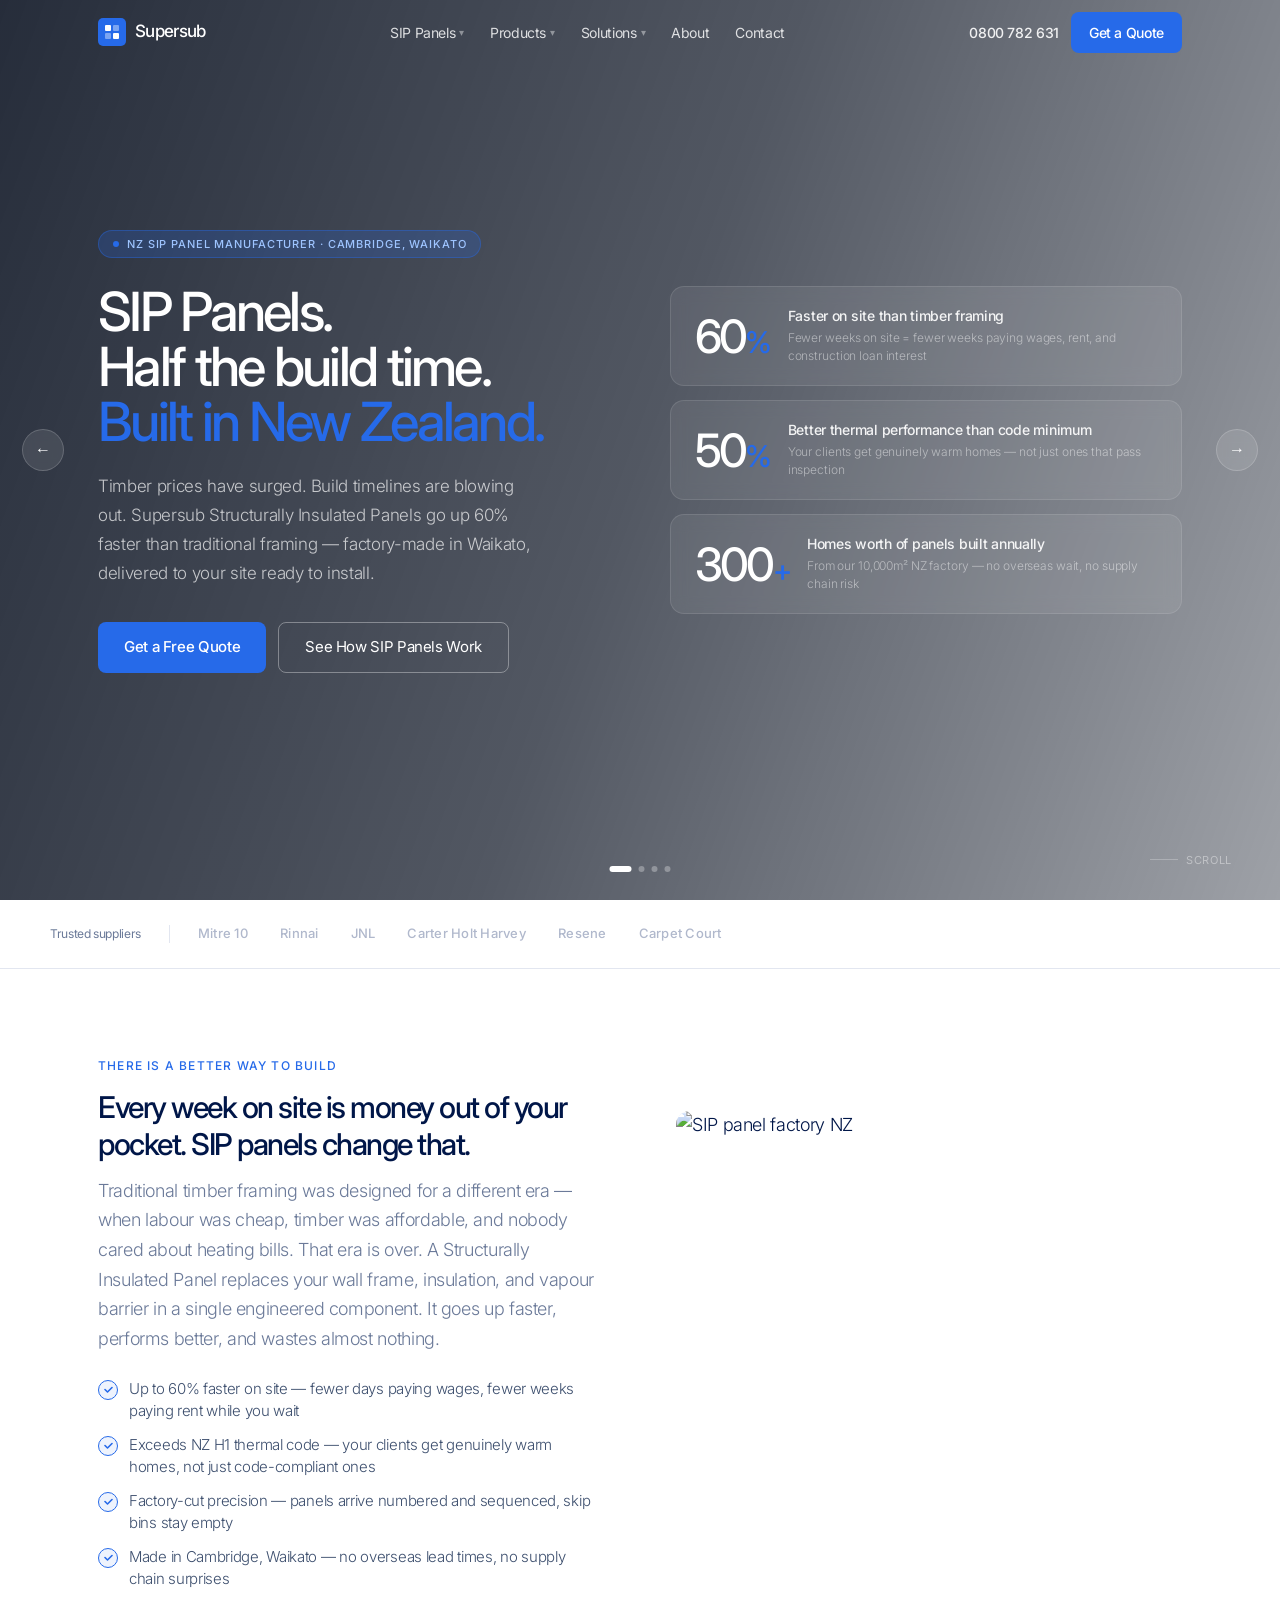
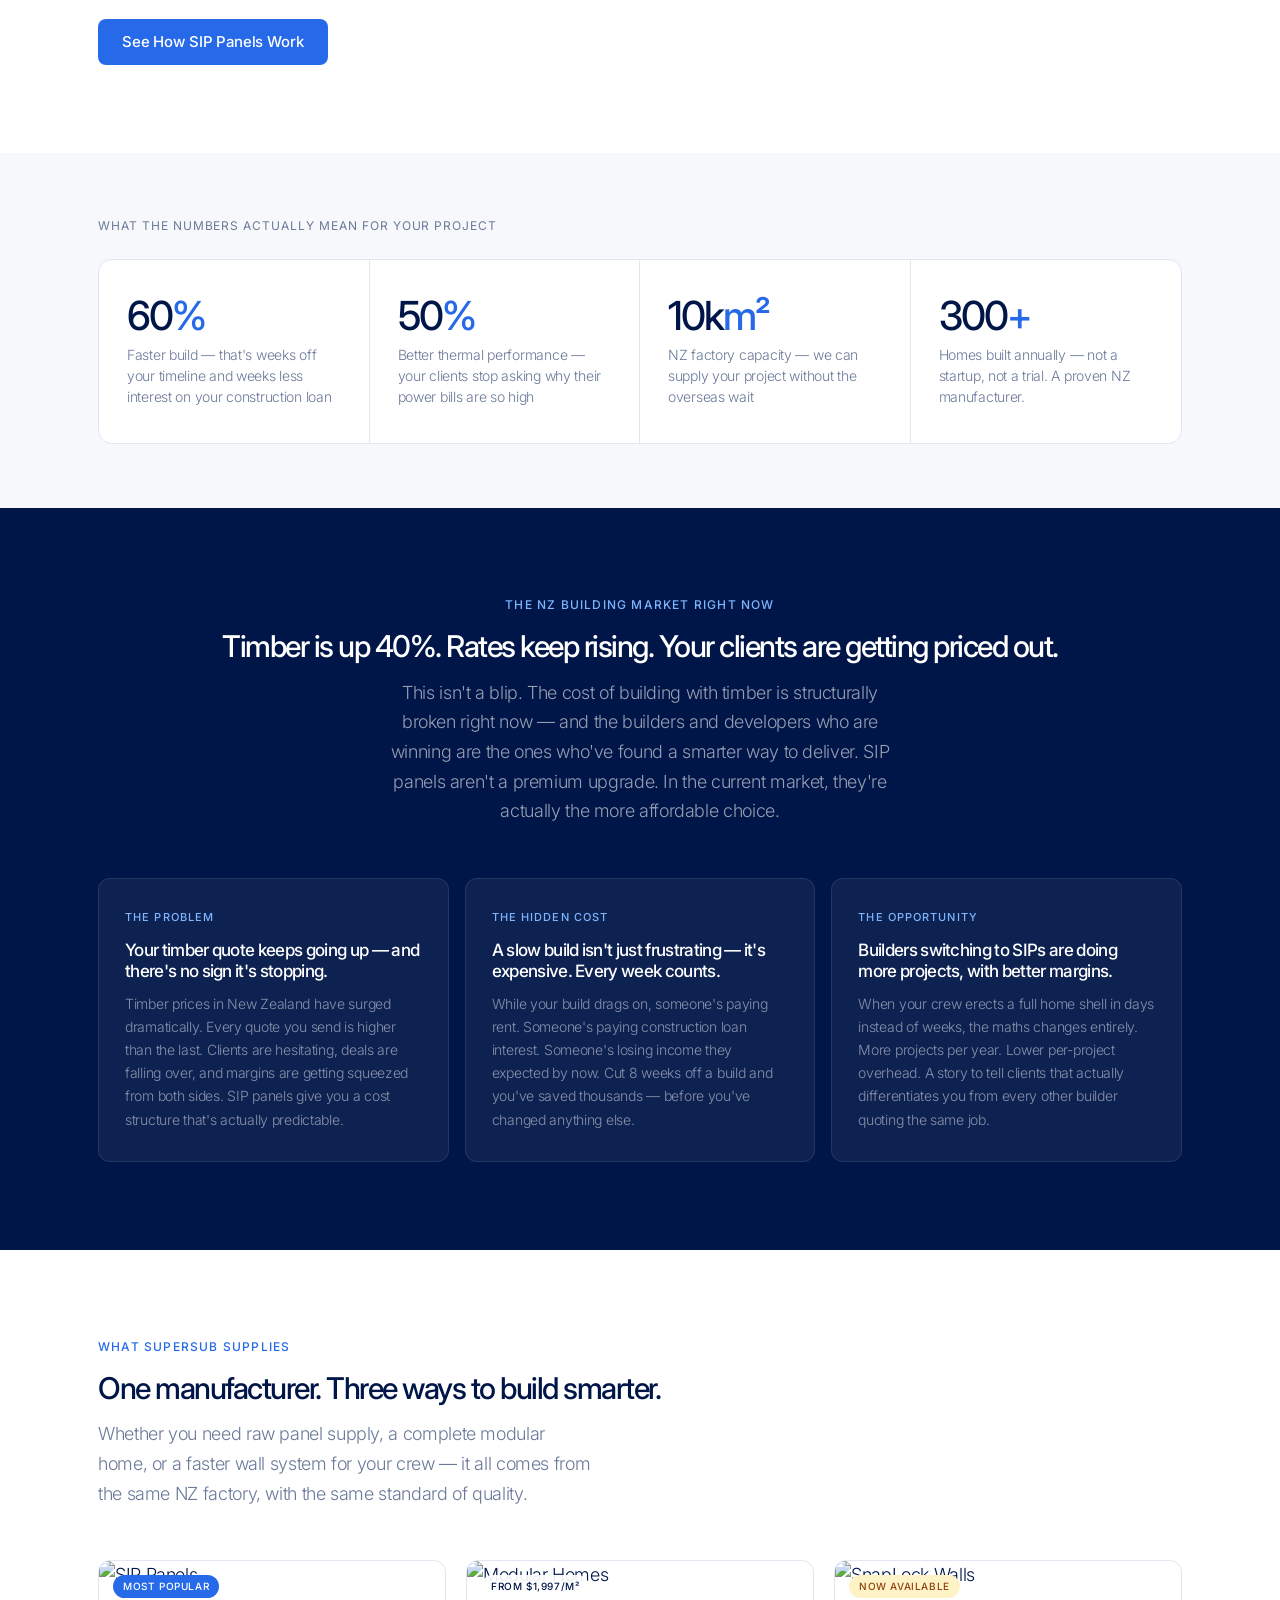
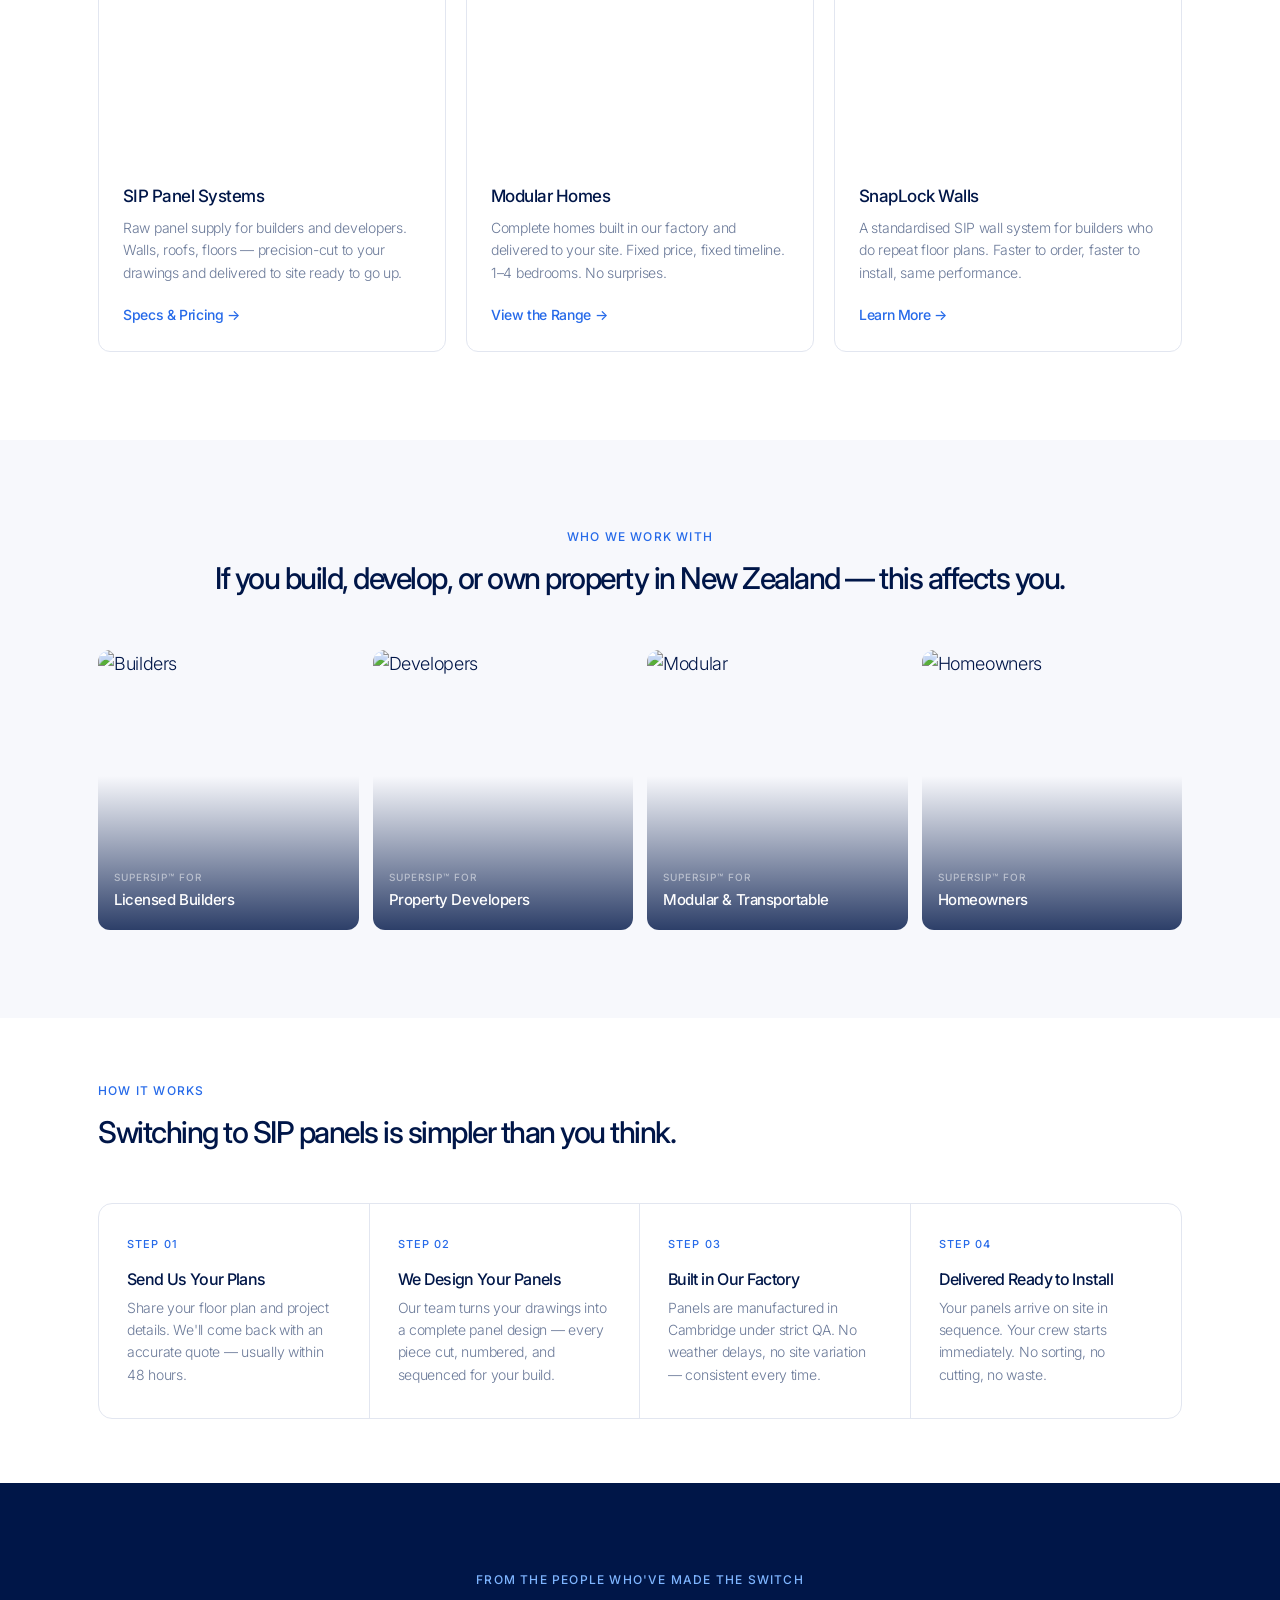
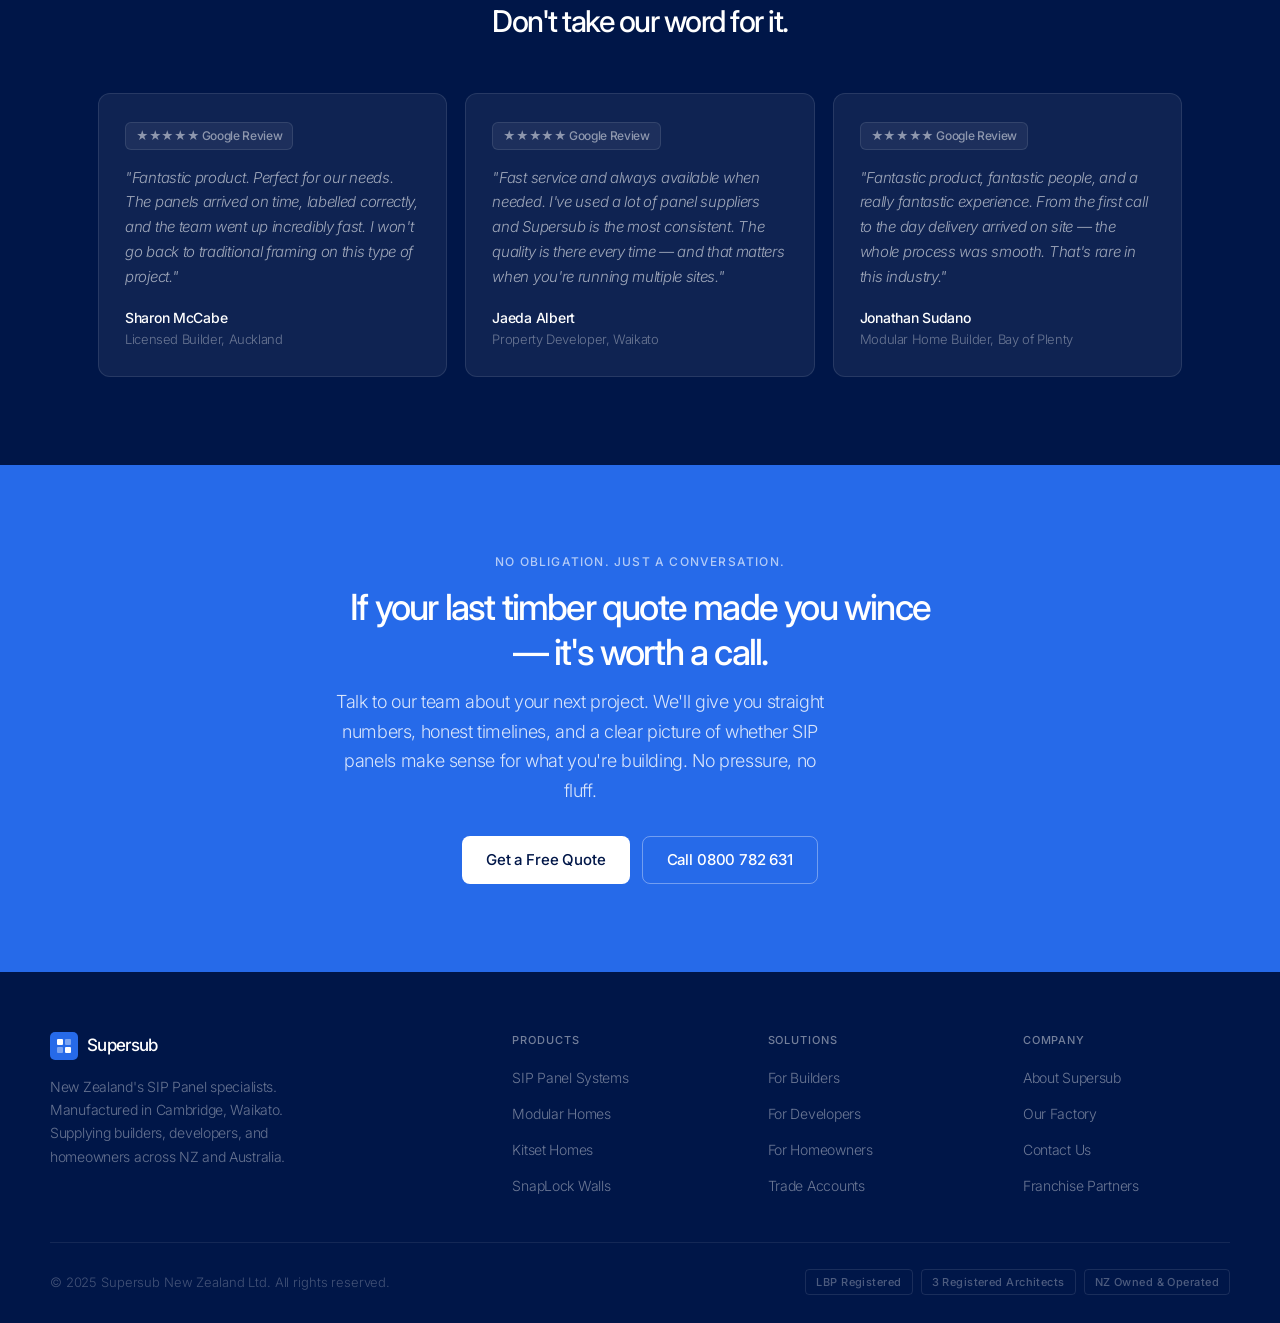
==== commit 2a950124: "index.html" ====
--- a/index.html
+++ b/index.html
@@ -2,46 +2,545 @@
 <html lang="en">
 <head>
 <meta charset="UTF-8"><meta name="viewport" content="width=device-width, initial-scale=1.0">
-<title>Supersub — NZ's SIP Panel Manufacturer | Build Faster, Spend Less</title>
-<link rel="stylesheet" href="/assets/style.css">
+<title>Supersub — NZ SIP Panel Manufacturer | Build Faster, Spend Less</title>
+<link rel="preconnect" href="https://fonts.googleapis.com">
+<link rel="preconnect" href="https://fonts.gstatic.com" crossorigin>
+<link href="https://fonts.googleapis.com/css2?family=Inter:wght@300;400;500&display=swap" rel="stylesheet">
+<style>
+/* ═══════════════════════════════
+   SUPERSUB — Homepage styles
+   (hero overrides + global)
+═══════════════════════════════ */
+*, *::before, *::after { box-sizing: border-box; margin: 0; padding: 0; }
+:root {
+  --navy:      #001648;
+  --blue:      #266AE9;
+  --white:     #ffffff;
+  --off-white: #f7f8fc;
+  --light:     #f0f2f8;
+  --border:    #e2e6f0;
+  --muted:     #6b7a99;
+  --max-w:     1180px;
+}
+html { scroll-behavior: smooth; }
+body {
+  font-family: 'Inter', sans-serif;
+  font-weight: 300; font-size: 18px;
+  line-height: 1.5; letter-spacing: -0.02em;
+  color: var(--navy); background: var(--white);
+  -webkit-font-smoothing: antialiased;
+}
+img { display: block; max-width: 100%; }
+a { text-decoration: none; color: inherit; }
+ul { list-style: none; }
+.wrap { max-width: var(--max-w); margin: 0 auto; padding: 0 48px; }
+
+/* ── TYPOGRAPHY ── */
+h1 { font-size: 50px; font-weight: 500; letter-spacing: -0.05em; line-height: 1.0; }
+h2 { font-size: 30px; font-weight: 500; letter-spacing: -0.05em; line-height: 1.25; }
+h3 { font-size: 18px; font-weight: 500; letter-spacing: -0.03em; line-height: 1.4; }
+p  { font-size: 18px; font-weight: 300; letter-spacing: -0.02em; line-height: 1.6; }
+
+.eyebrow { font-size: 12px; font-weight: 500; letter-spacing: 0.1em; text-transform: uppercase; color: var(--blue); display: block; margin-bottom: 14px; }
+.eyebrow-muted { font-size: 12px; font-weight: 400; letter-spacing: 0.08em; text-transform: uppercase; color: var(--muted); display: block; margin-bottom: 14px; }
+.body-text { font-size: 18px; font-weight: 300; letter-spacing: -0.02em; line-height: 1.65; color: var(--muted); max-width: 500px; margin-top: 12px; }
+
+/* ── BUTTONS ── */
+.btn { display: inline-flex; align-items: center; gap: 8px; font-family: 'Inter', sans-serif; font-size: 15px; font-weight: 500; letter-spacing: -0.01em; padding: 12px 24px; border-radius: 8px; border: none; cursor: pointer; transition: all 0.18s ease; white-space: nowrap; }
+.btn:hover { transform: translateY(-1px); }
+.btn-primary  { background: var(--blue); color: var(--white); }
+.btn-primary:hover { background: #1a5dd4; }
+.btn-outline  { background: transparent; border: 1.5px solid var(--border); color: var(--navy); }
+.btn-outline:hover { border-color: var(--navy); }
+.btn-white    { background: var(--white); color: var(--navy); font-weight: 500; }
+.btn-white:hover { background: var(--off-white); }
+.btn-ghost    { background: transparent; border: 1.5px solid rgba(255,255,255,0.35); color: var(--white); }
+
+/* ══════════════════════════════════
+   NAV — transparent over hero,
+   goes white on scroll
+══════════════════════════════════ */
+.nav {
+  position: fixed; top: 0; left: 0; right: 0; z-index: 200;
+  background: transparent;
+  border-bottom: 1px solid rgba(255,255,255,0);
+  transition: background 0.35s ease, border-color 0.35s ease;
+}
+.nav.scrolled {
+  background: rgba(255,255,255,0.97);
+  border-bottom-color: var(--border);
+  backdrop-filter: blur(12px);
+}
+.nav-inner {
+  max-width: var(--max-w); margin: 0 auto; padding: 0 48px;
+  height: 64px; display: flex; align-items: center;
+  justify-content: space-between; gap: 24px;
+}
+.nav-logo { display: flex; align-items: center; gap: 9px; flex-shrink: 0; }
+.nav-logo-icon { width: 28px; height: 28px; background: var(--blue); border-radius: 5px; display: grid; place-items: center; }
+.nav-logo-text { font-size: 17px; font-weight: 500; color: var(--white); letter-spacing: -0.04em; transition: color 0.3s; }
+.nav.scrolled .nav-logo-text { color: var(--navy); }
+
+.nav-links { display: flex; align-items: center; gap: 2px; }
+.nav-links > li { position: relative; }
+.nav-links > li > a { font-size: 14px; font-weight: 400; color: rgba(255,255,255,0.82); padding: 8px 12px; border-radius: 6px; transition: all 0.15s; display: flex; align-items: center; gap: 4px; }
+.nav.scrolled .nav-links > li > a { color: #4a5568; }
+.nav-links > li > a:hover { background: rgba(255,255,255,0.15); color: white; }
+.nav.scrolled .nav-links > li > a:hover { background: var(--light); color: var(--navy); }
+.chevron { font-size: 10px; opacity: 0.5; }
+
+.has-dropdown { position: relative; }
+.dropdown { position: absolute; top: calc(100% + 8px); left: 0; background: var(--white); border: 1px solid var(--border); border-radius: 12px; padding: 8px; min-width: 200px; opacity: 0; visibility: hidden; transform: translateY(-6px); transition: all 0.18s ease; box-shadow: 0 8px 32px rgba(0,22,72,0.1); z-index: 300; }
+.has-dropdown:hover .dropdown { opacity: 1; visibility: visible; transform: translateY(0); }
+.dropdown a { display: block; padding: 9px 14px; border-radius: 7px; font-size: 14px; font-weight: 400; color: var(--navy); transition: background 0.12s; }
+.dropdown a:hover { background: var(--light); }
+.dropdown-divider { height: 1px; background: var(--border); margin: 6px 0; }
+
+.nav-actions { display: flex; align-items: center; gap: 12px; flex-shrink: 0; }
+.nav-phone { font-size: 14px; font-weight: 500; color: rgba(255,255,255,0.9); transition: color 0.3s; }
+.nav.scrolled .nav-phone { color: var(--navy); }
+.nav-phone:hover { color: var(--blue) !important; }
+.nav-cta { font-family: 'Inter', sans-serif; font-size: 14px; font-weight: 500; padding: 10px 18px; border-radius: 8px; border: none; cursor: pointer; background: var(--blue); color: white; transition: background 0.2s; }
+.nav-cta:hover { background: #1a5dd4; }
+
+.nav-burger { display: none; flex-direction: column; gap: 5px; cursor: pointer; padding: 8px; background: none; border: none; }
+.nav-burger span { width: 22px; height: 2px; background: white; border-radius: 2px; transition: background 0.3s; }
+.nav.scrolled .nav-burger span { background: var(--navy); }
+#mobile-menu { display: none; padding: 16px 20px; border-top: 1px solid var(--border); background: white; }
+#mobile-menu a { display: block; padding: 10px 0; font-size: 15px; color: var(--navy); border-bottom: 1px solid var(--border); }
+#mobile-menu a:last-child { border-bottom: none; color: var(--blue); font-weight: 500; }
+
+/* ══════════════════════════════════
+   HERO — full bleed slider
+══════════════════════════════════ */
+.hero {
+  position: relative;
+  height: 100vh; min-height: 700px; max-height: 920px;
+  overflow: hidden;
+  display: flex; align-items: center;
+}
+
+/* SLIDES */
+.hero-slides { position: absolute; inset: 0; z-index: 0; }
+.hero-slide {
+  position: absolute; inset: 0;
+  background-size: cover; background-position: center;
+  opacity: 0; transition: opacity 1.2s ease;
+  transform: scale(1.04);
+}
+.hero-slide.active { opacity: 1; animation: zoomSlow 7s ease forwards; }
+@keyframes zoomSlow { from { transform: scale(1.04); } to { transform: scale(1.0); } }
+.hero-slide:nth-child(1) { background-image: url('https://images.unsplash.com/photo-1504307651254-35680f356dfd?w=1600&q=85'); }
+.hero-slide:nth-child(2) { background-image: url('https://images.unsplash.com/photo-1581094794329-c8112a89af12?w=1600&q=85'); }
+.hero-slide:nth-child(3) { background-image: url('https://images.unsplash.com/photo-1541888946425-d81bb19240f5?w=1600&q=85'); }
+.hero-slide:nth-child(4) { background-image: url('https://images.unsplash.com/photo-1565793298595-6a879b1d9492?w=1600&q=85'); }
+
+/* OVERLAY */
+.hero-overlay {
+  position: absolute; inset: 0; z-index: 1;
+  background: linear-gradient(
+    110deg,
+    rgba(0,8,24,0.85) 0%,
+    rgba(0,8,24,0.68) 50%,
+    rgba(0,8,24,0.38) 100%
+  );
+}
+
+/* CONTENT */
+.hero-content {
+  position: relative; z-index: 2;
+  width: 100%; max-width: var(--max-w);
+  margin: 0 auto; padding: 0 48px;
+  display: grid; grid-template-columns: 1fr 1fr;
+  gap: 60px; align-items: center;
+}
+
+/* LEFT */
+.hero-tag {
+  display: inline-flex; align-items: center; gap: 8px;
+  background: rgba(38,106,233,0.22);
+  border: 1px solid rgba(38,106,233,0.4);
+  color: #9ec4ff; font-size: 11px; font-weight: 500;
+  padding: 5px 14px; border-radius: 100px; margin-bottom: 26px;
+  letter-spacing: 0.08em; text-transform: uppercase;
+  opacity: 0; transform: translateY(10px);
+  animation: fadeUp 0.6s ease 0.15s forwards;
+}
+.hero-tag-dot { width: 6px; height: 6px; border-radius: 50%; background: var(--blue); animation: blink 2s infinite; }
+@keyframes blink { 0%,100%{opacity:1} 50%{opacity:0.3} }
+
+.hero h1 {
+  font-size: 54px; font-weight: 500;
+  letter-spacing: -0.05em; line-height: 1.02;
+  color: var(--white); margin-bottom: 22px;
+  opacity: 0; transform: translateY(14px);
+  animation: fadeUp 0.7s ease 0.3s forwards;
+}
+.hero h1 em { font-style: normal; color: var(--blue); }
+
+.hero-sub {
+  font-size: 17px; font-weight: 300; line-height: 1.72;
+  color: rgba(255,255,255,0.7); letter-spacing: -0.02em;
+  max-width: 440px; margin-bottom: 34px;
+  opacity: 0; transform: translateY(14px);
+  animation: fadeUp 0.7s ease 0.45s forwards;
+}
+
+.hero-btns {
+  display: flex; gap: 12px; flex-wrap: wrap;
+  opacity: 0; transform: translateY(14px);
+  animation: fadeUp 0.7s ease 0.6s forwards;
+}
+.btn-hero-p { display: inline-flex; align-items: center; gap: 8px; font-family: 'Inter', sans-serif; font-size: 15px; font-weight: 500; padding: 13px 26px; border-radius: 8px; border: none; cursor: pointer; background: var(--blue); color: white; transition: background 0.2s, transform 0.15s; }
+.btn-hero-p:hover { background: #1a5dd4; transform: translateY(-1px); }
+.btn-hero-o { display: inline-flex; align-items: center; gap: 8px; font-family: 'Inter', sans-serif; font-size: 15px; font-weight: 400; padding: 13px 26px; border-radius: 8px; border: 1.5px solid rgba(255,255,255,0.35); cursor: pointer; background: transparent; color: white; transition: border-color 0.2s, transform 0.15s; }
+.btn-hero-o:hover { border-color: rgba(255,255,255,0.7); transform: translateY(-1px); }
+
+/* RIGHT — stat cards */
+.hero-right {
+  display: flex; flex-direction: column; gap: 14px;
+  opacity: 0; transform: translateX(20px);
+  animation: fadeLeft 0.8s ease 0.65s forwards;
+}
+.hero-stat-card {
+  background: rgba(255,255,255,0.07);
+  border: 1px solid rgba(255,255,255,0.11);
+  border-radius: 14px; padding: 20px 24px;
+  backdrop-filter: blur(8px);
+  display: flex; align-items: center; gap: 18px;
+  transition: background 0.2s;
+}
+.hero-stat-card:hover { background: rgba(255,255,255,0.11); }
+.hero-stat-num {
+  font-size: 46px; font-weight: 500;
+  letter-spacing: -0.06em; line-height: 1;
+  color: var(--white); white-space: nowrap; flex-shrink: 0;
+}
+.hero-stat-num em { font-style: normal; color: var(--blue); font-size: 30px; }
+.hero-stat-title { font-size: 14px; font-weight: 500; color: rgba(255,255,255,0.92); letter-spacing: -0.02em; margin-bottom: 4px; line-height: 1.3; }
+.hero-stat-desc { font-size: 12px; font-weight: 300; color: rgba(255,255,255,0.48); letter-spacing: -0.01em; line-height: 1.5; }
+
+/* ARROWS */
+.hero-arrow { position: absolute; top: 50%; transform: translateY(-50%); z-index: 3; width: 42px; height: 42px; border-radius: 50%; background: rgba(255,255,255,0.1); border: 1px solid rgba(255,255,255,0.18); color: white; font-size: 16px; display: grid; place-items: center; cursor: pointer; transition: background 0.2s; backdrop-filter: blur(6px); }
+.hero-arrow:hover { background: rgba(255,255,255,0.2); }
+.hero-arrow-prev { left: 22px; }
+.hero-arrow-next { right: 22px; }
+
+/* DOTS */
+.hero-dots { position: absolute; bottom: 28px; left: 50%; transform: translateX(-50%); z-index: 3; display: flex; gap: 7px; }
+.hero-dot { width: 6px; height: 6px; border-radius: 3px; background: rgba(255,255,255,0.3); cursor: pointer; transition: all 0.3s; border: none; padding: 0; }
+.hero-dot.active { background: var(--white); width: 22px; }
+
+/* SCROLL HINT */
+.hero-scroll { position: absolute; bottom: 32px; right: 48px; z-index: 3; display: flex; align-items: center; gap: 8px; color: rgba(255,255,255,0.4); font-size: 11px; font-weight: 400; letter-spacing: 0.06em; text-transform: uppercase; }
+.scroll-line { width: 28px; height: 1px; background: rgba(255,255,255,0.25); position: relative; overflow: hidden; }
+.scroll-line::after { content: ''; position: absolute; top: 0; left: -100%; width: 100%; height: 100%; background: rgba(255,255,255,0.7); animation: scrollLine 2s ease infinite; }
+@keyframes scrollLine { 0%{left:-100%} 100%{left:100%} }
+
+/* ANIMATIONS */
+@keyframes fadeUp { from{opacity:0;transform:translateY(14px)} to{opacity:1;transform:translateY(0)} }
+@keyframes fadeLeft { from{opacity:0;transform:translateX(20px)} to{opacity:1;transform:translateX(0)} }
+
+/* ═══════════════════════
+   LOGO BAR
+═══════════════════════ */
+.logo-bar { padding: 24px 48px; border-bottom: 1px solid var(--border); }
+.logo-bar-inner { max-width: var(--max-w); margin: 0 auto; display: flex; align-items: center; }
+.logo-bar-label { font-size: 12px; font-weight: 400; color: var(--muted); white-space: nowrap; padding-right: 28px; border-right: 1px solid var(--border); margin-right: 28px; }
+.logo-items { display: flex; align-items: center; gap: 32px; flex-wrap: wrap; }
+.logo-item { font-size: 13px; font-weight: 500; color: #b0b8cc; letter-spacing: 0.02em; }
+
+/* ═══════════════════════
+   SECTIONS
+═══════════════════════ */
+.sec { padding: 88px 48px; }
+.sec-sm { padding: 64px 48px; }
+.sec-grey  { background: var(--off-white); }
+.sec-light { background: var(--light); }
+.sec-navy  { background: var(--navy); }
+.sec-blue  { background: var(--blue); }
+.sec-navy h2,.sec-blue h2 { color: var(--white); }
+.sec-navy .eyebrow { color: #7eb5ff; }
+.sec-blue .eyebrow { color: rgba(255,255,255,0.65); }
+.sec-navy .body-text { color: rgba(255,255,255,0.58); }
+.sec-blue .body-text { color: rgba(255,255,255,0.82); }
+.sec-navy p { color: rgba(255,255,255,0.6); }
+.sec-header { margin-bottom: 52px; }
+.sec-header.center { text-align: center; }
+.sec-header.center .body-text { margin: 12px auto 0; text-align: center; }
+
+/* TWO COL */
+.two-col { display: grid; grid-template-columns: 1fr 1fr; gap: 72px; align-items: center; }
+.two-col.flip .col-img { order: -1; }
+.col-img { border-radius: 14px; overflow: hidden; }
+.col-img img { width: 100%; height: 420px; object-fit: cover; }
+.col-img-tall img { height: 500px; }
+
+/* TICKS */
+.tick-list { margin-top: 24px; display: flex; flex-direction: column; gap: 11px; }
+.tick { display: flex; align-items: flex-start; gap: 11px; font-size: 15px; font-weight: 300; color: #3d4f6e; letter-spacing: -0.02em; line-height: 1.5; }
+.tick-icon { width: 20px; height: 20px; border-radius: 50%; background: #eef3fd; border: 1.5px solid var(--blue); display: grid; place-items: center; flex-shrink: 0; margin-top: 2px; }
+.tick-icon svg { width: 9px; height: 9px; }
+
+/* STATS GRID */
+.stats-grid { display: grid; grid-template-columns: repeat(4,1fr); gap: 0; border: 1px solid var(--border); border-radius: 14px; overflow: hidden; background: var(--white); }
+.stat-block { padding: 36px 28px; border-right: 1px solid var(--border); }
+.stat-block:last-child { border-right: none; }
+.stat-big { font-size: 40px; font-weight: 500; letter-spacing: -0.05em; line-height: 1; color: var(--navy); margin-bottom: 8px; }
+.stat-big em { font-style: normal; color: var(--blue); }
+.stat-label { font-size: 14px; font-weight: 300; color: var(--muted); letter-spacing: -0.02em; line-height: 1.5; }
+
+/* WHY CARDS */
+.why-grid { display: grid; grid-template-columns: repeat(3,1fr); gap: 16px; margin-top: 48px; }
+.why-card { background: rgba(255,255,255,0.055); border: 1px solid rgba(255,255,255,0.09); border-radius: 12px; padding: 30px 26px; transition: background 0.2s; }
+.why-card:hover { background: rgba(255,255,255,0.08); }
+.why-num { font-size: 11px; font-weight: 500; color: #7eb5ff; letter-spacing: 0.1em; text-transform: uppercase; margin-bottom: 14px; display: block; }
+.why-card h3 { font-size: 17px; font-weight: 500; color: var(--white); letter-spacing: -0.04em; line-height: 1.25; margin-bottom: 10px; }
+.why-card p { font-size: 14px; font-weight: 300; color: rgba(255,255,255,0.5); letter-spacing: -0.02em; line-height: 1.65; }
+
+/* PRODUCT CARDS */
+.cards-grid { display: grid; grid-template-columns: repeat(3,1fr); gap: 20px; margin-top: 48px; }
+.card { background: var(--white); border: 1px solid var(--border); border-radius: 12px; overflow: hidden; transition: box-shadow 0.2s, transform 0.2s; }
+.card:hover { box-shadow: 0 8px 32px rgba(0,22,72,0.09); transform: translateY(-2px); }
+.card-img { height: 200px; overflow: hidden; position: relative; }
+.card-img img { width: 100%; height: 100%; object-fit: cover; transition: transform 0.4s; }
+.card:hover .card-img img { transform: scale(1.04); }
+.card-body { padding: 24px; }
+.card-body h3 { font-size: 17px; margin-bottom: 8px; }
+.card-body p { font-size: 14px; color: var(--muted); line-height: 1.6; margin-bottom: 16px; }
+.pill { position: absolute; top: 14px; left: 14px; font-size: 10px; font-weight: 500; letter-spacing: 0.06em; text-transform: uppercase; padding: 4px 10px; border-radius: 100px; }
+.pill-blue  { background: var(--blue); color: var(--white); }
+.pill-light { background: rgba(255,255,255,0.92); color: var(--navy); }
+.pill-amber { background: #fef3c7; color: #92400e; }
+.link-arrow { font-size: 14px; font-weight: 500; color: var(--blue); display: inline-flex; align-items: center; gap: 4px; transition: gap 0.18s; }
+.link-arrow:hover { gap: 8px; }
+
+/* AUDIENCE */
+.aud-grid { display: grid; grid-template-columns: repeat(4,1fr); gap: 14px; margin-top: 48px; }
+.aud-card { position: relative; border-radius: 12px; overflow: hidden; height: 280px; cursor: pointer; }
+.aud-card img { width: 100%; height: 100%; object-fit: cover; transition: transform 0.4s; }
+.aud-card:hover img { transform: scale(1.05); }
+.aud-over { position: absolute; inset: 0; background: linear-gradient(to top, rgba(0,22,72,0.82) 0%, transparent 55%); display: flex; flex-direction: column; justify-content: flex-end; padding: 18px 16px; }
+.aud-tag { font-size: 10px; font-weight: 500; letter-spacing: 0.1em; text-transform: uppercase; color: rgba(255,255,255,0.5); margin-bottom: 4px; }
+.aud-title { font-size: 15px; font-weight: 500; color: var(--white); letter-spacing: -0.03em; }
+
+/* PROCESS */
+.proc-row { display: grid; grid-template-columns: repeat(4,1fr); gap: 0; border: 1px solid var(--border); border-radius: 14px; overflow: hidden; background: var(--white); }
+.proc-step { padding: 32px 28px; border-right: 1px solid var(--border); }
+.proc-step:last-child { border-right: none; }
+.proc-num { font-size: 11px; font-weight: 500; letter-spacing: 0.1em; color: var(--blue); text-transform: uppercase; margin-bottom: 16px; display: block; }
+.proc-step h3 { font-size: 16px; font-weight: 500; color: var(--navy); letter-spacing: -0.04em; margin-bottom: 8px; line-height: 1.25; }
+.proc-step p { font-size: 14px; font-weight: 300; color: var(--muted); letter-spacing: -0.02em; line-height: 1.6; }
+
+/* TESTIMONIALS */
+.testi-grid { display: grid; grid-template-columns: repeat(3,1fr); gap: 18px; margin-top: 48px; }
+.testi-card { background: rgba(255,255,255,0.06); border: 1px solid rgba(255,255,255,0.1); border-radius: 12px; padding: 26px; }
+.testi-badge { display: inline-flex; align-items: center; gap: 6px; background: rgba(255,255,255,0.06); border: 1px solid rgba(255,255,255,0.1); padding: 4px 10px; border-radius: 6px; margin-bottom: 16px; }
+.testi-badge span { font-size: 12px; font-weight: 500; color: rgba(255,255,255,0.5); }
+.testi-q { font-size: 15px; font-weight: 300; color: rgba(255,255,255,0.78); line-height: 1.65; letter-spacing: -0.02em; margin-bottom: 18px; font-style: italic; }
+.testi-name { font-size: 14px; font-weight: 500; color: var(--white); letter-spacing: -0.02em; }
+.testi-role { font-size: 13px; font-weight: 300; color: rgba(255,255,255,0.38); margin-top: 2px; }
+
+/* CTA */
+.cta-inner { max-width: 620px; margin: 0 auto; text-align: center; }
+.cta-inner h2 { font-size: 36px; color: var(--white); }
+.cta-btns { display: flex; gap: 12px; justify-content: center; margin-top: 30px; flex-wrap: wrap; }
+
+/* FOOTER */
+footer { background: var(--navy); padding: 60px 48px 28px; }
+.foot-inner { max-width: var(--max-w); margin: 0 auto; }
+.foot-top { display: grid; grid-template-columns: 2fr 1fr 1fr 1fr; gap: 48px; padding-bottom: 44px; border-bottom: 1px solid rgba(255,255,255,0.08); margin-bottom: 26px; }
+.foot-brand-desc { font-size: 14px; font-weight: 300; color: rgba(255,255,255,0.4); line-height: 1.65; margin-top: 14px; letter-spacing: -0.02em; max-width: 270px; }
+.foot-col-title { font-size: 11px; font-weight: 500; color: rgba(255,255,255,0.45); letter-spacing: 0.08em; text-transform: uppercase; margin-bottom: 14px; }
+.foot-links { display: flex; flex-direction: column; gap: 9px; }
+.foot-links a { font-size: 14px; font-weight: 300; color: rgba(255,255,255,0.42); letter-spacing: -0.02em; transition: color 0.18s; }
+.foot-links a:hover { color: rgba(255,255,255,0.85); }
+.foot-bottom { display: flex; align-items: center; justify-content: space-between; flex-wrap: wrap; gap: 12px; }
+.foot-copy { font-size: 13px; font-weight: 300; color: rgba(255,255,255,0.26); letter-spacing: -0.01em; }
+.foot-badges { display: flex; gap: 8px; flex-wrap: wrap; }
+.foot-badge { font-size: 11px; font-weight: 500; color: rgba(255,255,255,0.3); border: 1px solid rgba(255,255,255,0.1); padding: 4px 10px; border-radius: 4px; letter-spacing: 0.04em; }
+
+/* FAQ */
+.faq-list { margin-top: 40px; border: 1px solid var(--border); border-radius: 12px; overflow: hidden; }
+.faq-item { border-bottom: 1px solid var(--border); }
+.faq-item:last-child { border-bottom: none; }
+.faq-q { padding: 20px 24px; display: flex; justify-content: space-between; align-items: center; cursor: pointer; font-size: 16px; font-weight: 500; color: var(--navy); letter-spacing: -0.03em; gap: 16px; transition: background 0.15s; }
+.faq-q:hover { background: var(--off-white); }
+.faq-icon { font-size: 20px; color: var(--blue); flex-shrink: 0; transition: transform 0.2s; font-weight: 300; }
+.faq-a { display: none; padding: 0 24px 20px; font-size: 15px; font-weight: 300; color: var(--muted); line-height: 1.65; letter-spacing: -0.02em; }
+.faq-item.open .faq-a { display: block; }
+.faq-item.open .faq-icon { transform: rotate(45deg); }
+
+/* RESPONSIVE */
+@media (max-width: 1024px) {
+  .stats-grid { grid-template-columns: repeat(2,1fr); }
+  .aud-grid { grid-template-columns: repeat(2,1fr); }
+  .foot-top { grid-template-columns: 1fr 1fr; }
+}
+@media (max-width: 900px) {
+  .hero-content { grid-template-columns: 1fr; }
+  .hero-right { display: none; }
+  .hero h1 { font-size: 38px; }
+}
+@media (max-width: 768px) {
+  h1 { font-size: 34px; } h2 { font-size: 24px; }
+  .wrap,.sec,.sec-sm,.logo-bar,footer { padding-left: 20px; padding-right: 20px; }
+  .nav-inner { padding: 0 20px; }
+  .nav-links,.nav-phone { display: none; }
+  .nav-burger { display: flex; }
+  .hero-content { padding: 0 20px; }
+  .two-col,.cards-grid,.testi-grid,.why-grid { grid-template-columns: 1fr; gap: 24px; }
+  .col-img img { height: 240px; }
+  .stats-grid,.proc-row { grid-template-columns: 1fr 1fr; }
+  .aud-grid { grid-template-columns: 1fr 1fr; }
+  .foot-top { grid-template-columns: 1fr 1fr; gap: 24px; }
+  .hero-btns,.cta-btns { flex-direction: column; align-items: flex-start; }
+  .hero-scroll { display: none; }
+  .col-img-tall img { height: 260px; }
+}
+</style>
 </head>
 <body>
-<div id="site-nav"></div>
-
-<!-- HERO -->
-<section class="hero-home">
-  <div class="hero-home-inner">
-    <div class="hero-home-left">
-      <div class="hero-tag"><div class="hero-tag-dot"></div>Made in New Zealand · Cambridge, Waikato</div>
-      <h1>Your timber quote<br>just got worse.<br>Ours didn't.</h1>
-      <p class="hero-home-sub">While timber prices keep climbing and build timelines keep blowing out, Supersub SIP panels go up in a fraction of the time — at a cost that actually makes sense in today's market.</p>
-      <div class="hero-home-btns">
-        <a href="/pages/contact.html" class="btn btn-primary">Get a Free Quote</a>
-        <a href="/pages/sip-panels.html" class="btn btn-outline">See How SIP Panels Work</a>
-      </div>
-    </div>
-    <div class="hero-home-right">
-      <img class="hero-home-img" src="https://images.unsplash.com/photo-1504307651254-35680f356dfd?w=900&q=85" alt="SIP panel construction NZ"/>
-      <div class="hero-stat-strip">
-        <div class="hero-stat"><div class="hero-stat-num">60<em>%</em></div><div class="hero-stat-desc">Faster than timber framing on site</div></div>
-        <div class="hero-stat"><div class="hero-stat-num">50<em>%</em></div><div class="hero-stat-desc">Better thermal performance than code minimum</div></div>
-        <div class="hero-stat"><div class="hero-stat-num">300<em>+</em></div><div class="hero-stat-desc">Homes worth of panels built annually</div></div>
-      </div>
-    </div>
-  </div>
+
+<!-- ═══ NAV ═══ -->
+<nav class="nav" id="main-nav">
+  <div class="nav-inner">
+    <a href="/index.html" class="nav-logo">
+      <div class="nav-logo-icon">
+        <svg width="16" height="16" viewBox="0 0 16 16" fill="none">
+          <rect x="1" y="1" width="6" height="6" rx="1" fill="white"/>
+          <rect x="9" y="1" width="6" height="6" rx="1" fill="rgba(255,255,255,0.4)"/>
+          <rect x="1" y="9" width="6" height="6" rx="1" fill="rgba(255,255,255,0.4)"/>
+          <rect x="9" y="9" width="6" height="6" rx="1" fill="white"/>
+        </svg>
+      </div>
+      <span class="nav-logo-text">Supersub</span>
+    </a>
+    <ul class="nav-links">
+      <li class="has-dropdown">
+        <a href="/pages/sip-panels.html">SIP Panels <span class="chevron">▾</span></a>
+        <div class="dropdown">
+          <a href="/pages/sip-panels.html">SIP Panel Systems</a>
+          <a href="/pages/sip-panels.html#specs">Technical Specs</a>
+          <a href="/pages/sip-panels.html#compare">SIP vs Timber</a>
+          <div class="dropdown-divider"></div>
+          <a href="/pages/snaplock-walls.html">SnapLock Walls</a>
+        </div>
+      </li>
+      <li class="has-dropdown">
+        <a href="/pages/modular-homes.html">Products <span class="chevron">▾</span></a>
+        <div class="dropdown">
+          <a href="/pages/modular-homes.html">Modular Homes</a>
+          <a href="/pages/kitset-homes.html">Kitset Homes</a>
+          <a href="/pages/snaplock-walls.html">SnapLock Walls</a>
+        </div>
+      </li>
+      <li class="has-dropdown">
+        <a href="/pages/for-builders.html">Solutions <span class="chevron">▾</span></a>
+        <div class="dropdown">
+          <a href="/pages/for-builders.html">For Builders</a>
+          <a href="/pages/for-developers.html">For Developers</a>
+          <a href="/pages/for-homeowners.html">For Homeowners</a>
+        </div>
+      </li>
+      <li><a href="/pages/about.html">About</a></li>
+      <li><a href="/pages/contact.html">Contact</a></li>
+    </ul>
+    <div class="nav-actions">
+      <a href="tel:0800782631" class="nav-phone">0800 782 631</a>
+      <a href="/pages/contact.html" class="nav-cta">Get a Quote</a>
+    </div>
+    <button class="nav-burger" onclick="toggleMobile()">
+      <span></span><span></span><span></span>
+    </button>
+  </div>
+  <div id="mobile-menu">
+    <a href="/pages/sip-panels.html">SIP Panels</a>
+    <a href="/pages/snaplock-walls.html">SnapLock Walls</a>
+    <a href="/pages/modular-homes.html">Modular Homes</a>
+    <a href="/pages/kitset-homes.html">Kitset Homes</a>
+    <a href="/pages/for-builders.html">For Builders</a>
+    <a href="/pages/for-developers.html">For Developers</a>
+    <a href="/pages/for-homeowners.html">For Homeowners</a>
+    <a href="/pages/about.html">About</a>
+    <a href="/pages/contact.html">Get a Quote →</a>
+  </div>
+</nav>
+
+<!-- ═══ HERO ═══ -->
+<section class="hero">
+  <div class="hero-slides">
+    <div class="hero-slide active"></div>
+    <div class="hero-slide"></div>
+    <div class="hero-slide"></div>
+    <div class="hero-slide"></div>
+  </div>
+  <div class="hero-overlay"></div>
+
+  <div class="hero-content">
+    <div class="hero-left">
+      <div class="hero-tag">
+        <div class="hero-tag-dot"></div>
+        NZ SIP Panel Manufacturer · Cambridge, Waikato
+      </div>
+      <h1>
+        SIP Panels.<br>
+        Half the build time.<br>
+        <em>Built in New Zealand.</em>
+      </h1>
+      <p class="hero-sub">Timber prices have surged. Build timelines are blowing out. Supersub Structurally Insulated Panels go up 60% faster than traditional framing — factory-made in Waikato, delivered to your site ready to install.</p>
+      <div class="hero-btns">
+        <a href="/pages/contact.html" class="btn-hero-p">Get a Free Quote</a>
+        <a href="/pages/sip-panels.html" class="btn-hero-o">See How SIP Panels Work</a>
+      </div>
+    </div>
+    <div class="hero-right">
+      <div class="hero-stat-card">
+        <div class="hero-stat-num" id="stat-1">60<em>%</em></div>
+        <div>
+          <div class="hero-stat-title">Faster on site than timber framing</div>
+          <div class="hero-stat-desc">Fewer weeks on site = fewer weeks paying wages, rent, and construction loan interest</div>
+        </div>
+      </div>
+      <div class="hero-stat-card">
+        <div class="hero-stat-num" id="stat-2">50<em>%</em></div>
+        <div>
+          <div class="hero-stat-title">Better thermal performance than code minimum</div>
+          <div class="hero-stat-desc">Your clients get genuinely warm homes — not just ones that pass inspection</div>
+        </div>
+      </div>
+      <div class="hero-stat-card">
+        <div class="hero-stat-num" id="stat-3">300<em>+</em></div>
+        <div>
+          <div class="hero-stat-title">Homes worth of panels built annually</div>
+          <div class="hero-stat-desc">From our 10,000m² NZ factory — no overseas wait, no supply chain risk</div>
+        </div>
+      </div>
+    </div>
+  </div>
+
+  <button class="hero-arrow hero-arrow-prev" onclick="changeSlide(-1)">&#8592;</button>
+  <button class="hero-arrow hero-arrow-next" onclick="changeSlide(1)">&#8594;</button>
+  <div class="hero-dots" id="hero-dots"></div>
+  <div class="hero-scroll"><div class="scroll-line"></div>Scroll</div>
 </section>
 
-<!-- SUPPLIER BAR -->
+<!-- ═══ SUPPLIER BAR ═══ -->
 <div class="logo-bar">
   <div class="logo-bar-inner">
     <span class="logo-bar-label">Trusted suppliers</span>
     <div class="logo-items">
-      <span class="logo-item">Mitre 10</span><span class="logo-item">Rinnai</span><span class="logo-item">JNL</span><span class="logo-item">Carter Holt Harvey</span><span class="logo-item">Resene</span><span class="logo-item">Carpet Court</span>
+      <span class="logo-item">Mitre 10</span>
+      <span class="logo-item">Rinnai</span>
+      <span class="logo-item">JNL</span>
+      <span class="logo-item">Carter Holt Harvey</span>
+      <span class="logo-item">Resene</span>
+      <span class="logo-item">Carpet Court</span>
     </div>
   </div>
 </div>
 
-<!-- WHAT IS SIP -->
+<!-- ═══ WHAT IS SIP ═══ -->
 <section class="sec">
   <div class="wrap">
     <div class="two-col">
@@ -57,12 +556,14 @@
         </div>
         <a href="/pages/sip-panels.html" class="btn btn-primary" style="margin-top:28px;">See How SIP Panels Work</a>
       </div>
-      <div class="col-img col-img-tall"><img src="https://images.unsplash.com/photo-1581094794329-c8112a89af12?w=800&q=85" alt="SIP panel factory NZ"/></div>
+      <div class="col-img col-img-tall">
+        <img src="https://images.unsplash.com/photo-1581094794329-c8112a89af12?w=800&q=85" alt="SIP panel factory NZ"/>
+      </div>
     </div>
   </div>
 </section>
 
-<!-- STATS -->
+<!-- ═══ STATS ═══ -->
 <section class="sec-sm sec-grey">
   <div class="wrap">
     <span class="eyebrow-muted">What the numbers actually mean for your project</span>
@@ -75,7 +576,7 @@
   </div>
 </section>
 
-<!-- WHY NOW -->
+<!-- ═══ WHY NOW ═══ -->
 <section class="sec sec-navy">
   <div class="wrap">
     <div class="sec-header center">
@@ -103,7 +604,7 @@
   </div>
 </section>
 
-<!-- PRODUCTS -->
+<!-- ═══ PRODUCTS ═══ -->
 <section class="sec">
   <div class="wrap">
     <div class="sec-header">
@@ -114,33 +615,21 @@
     <div class="cards-grid">
       <div class="card">
         <div class="card-img"><img src="https://images.unsplash.com/photo-1504307651254-35680f356dfd?w=700&q=80" alt="SIP Panels"/><div class="pill pill-blue">Most Popular</div></div>
-        <div class="card-body">
-          <h3>SIP Panel Systems</h3>
-          <p>Raw panel supply for builders and developers. Walls, roofs, floors — precision-cut to your drawings and delivered to site ready to go up.</p>
-          <a href="/pages/sip-panels.html" class="link-arrow">Specs & Pricing →</a>
-        </div>
+        <div class="card-body"><h3>SIP Panel Systems</h3><p>Raw panel supply for builders and developers. Walls, roofs, floors — precision-cut to your drawings and delivered to site ready to go up.</p><a href="/pages/sip-panels.html" class="link-arrow">Specs & Pricing →</a></div>
       </div>
       <div class="card">
         <div class="card-img"><img src="https://images.unsplash.com/photo-1570129477492-45c003edd2be?w=700&q=80" alt="Modular Homes"/><div class="pill pill-light">From $1,997/m²</div></div>
-        <div class="card-body">
-          <h3>Modular Homes</h3>
-          <p>Complete homes built in our factory and delivered to your site. Fixed price, fixed timeline. 1–4 bedrooms. No surprises.</p>
-          <a href="/pages/modular-homes.html" class="link-arrow">View the Range →</a>
-        </div>
+        <div class="card-body"><h3>Modular Homes</h3><p>Complete homes built in our factory and delivered to your site. Fixed price, fixed timeline. 1–4 bedrooms. No surprises.</p><a href="/pages/modular-homes.html" class="link-arrow">View the Range →</a></div>
       </div>
       <div class="card">
         <div class="card-img"><img src="https://images.unsplash.com/photo-1600585154340-be6161a56a0c?w=700&q=80" alt="SnapLock Walls"/><div class="pill pill-amber">Now Available</div></div>
-        <div class="card-body">
-          <h3>SnapLock Walls</h3>
-          <p>A standardised SIP wall system for builders who do repeat floor plans. Faster to order, faster to install, same performance.</p>
-          <a href="/pages/snaplock-walls.html" class="link-arrow">Learn More →</a>
-        </div>
+        <div class="card-body"><h3>SnapLock Walls</h3><p>A standardised SIP wall system for builders who do repeat floor plans. Faster to order, faster to install, same performance.</p><a href="/pages/snaplock-walls.html" class="link-arrow">Learn More →</a></div>
       </div>
     </div>
   </div>
 </section>
 
-<!-- WHO IT'S FOR -->
+<!-- ═══ WHO IT'S FOR ═══ -->
 <section class="sec sec-grey">
   <div class="wrap">
     <div class="sec-header center">
@@ -156,7 +645,7 @@
   </div>
 </section>
 
-<!-- PROCESS -->
+<!-- ═══ PROCESS ═══ -->
 <section class="sec-sm">
   <div class="wrap">
     <div class="sec-header">
@@ -172,7 +661,7 @@
   </div>
 </section>
 
-<!-- TESTIMONIALS -->
+<!-- ═══ TESTIMONIALS ═══ -->
 <section class="sec sec-navy">
   <div class="wrap">
     <div class="sec-header center">
@@ -202,7 +691,7 @@
   </div>
 </section>
 
-<!-- CTA -->
+<!-- ═══ CTA ═══ -->
 <section class="sec sec-blue">
   <div class="wrap">
     <div class="cta-inner">
@@ -217,6 +706,129 @@
   </div>
 </section>
 
-<div id="site-footer"></div>
-<script src="/assets/shared.js"></script>
-</body></html>
+<!-- ═══ FOOTER ═══ -->
+<footer>
+  <div class="foot-inner">
+    <div class="foot-top">
+      <div>
+        <a href="/index.html" class="nav-logo" style="display:inline-flex;">
+          <div class="nav-logo-icon"><svg width="16" height="16" viewBox="0 0 16 16" fill="none"><rect x="1" y="1" width="6" height="6" rx="1" fill="white"/><rect x="9" y="1" width="6" height="6" rx="1" fill="rgba(255,255,255,0.4)"/><rect x="1" y="9" width="6" height="6" rx="1" fill="rgba(255,255,255,0.4)"/><rect x="9" y="9" width="6" height="6" rx="1" fill="white"/></svg></div>
+          <span class="nav-logo-text" style="color:white;">Supersub</span>
+        </a>
+        <p class="foot-brand-desc">New Zealand's SIP Panel specialists. Manufactured in Cambridge, Waikato. Supplying builders, developers, and homeowners across NZ and Australia.</p>
+      </div>
+      <div>
+        <div class="foot-col-title">Products</div>
+        <ul class="foot-links">
+          <li><a href="/pages/sip-panels.html">SIP Panel Systems</a></li>
+          <li><a href="/pages/modular-homes.html">Modular Homes</a></li>
+          <li><a href="/pages/kitset-homes.html">Kitset Homes</a></li>
+          <li><a href="/pages/snaplock-walls.html">SnapLock Walls</a></li>
+        </ul>
+      </div>
+      <div>
+        <div class="foot-col-title">Solutions</div>
+        <ul class="foot-links">
+          <li><a href="/pages/for-builders.html">For Builders</a></li>
+          <li><a href="/pages/for-developers.html">For Developers</a></li>
+          <li><a href="/pages/for-homeowners.html">For Homeowners</a></li>
+          <li><a href="/pages/contact.html">Trade Accounts</a></li>
+        </ul>
+      </div>
+      <div>
+        <div class="foot-col-title">Company</div>
+        <ul class="foot-links">
+          <li><a href="/pages/about.html">About Supersub</a></li>
+          <li><a href="/pages/about.html#factory">Our Factory</a></li>
+          <li><a href="/pages/contact.html">Contact Us</a></li>
+          <li><a href="/pages/contact.html">Franchise Partners</a></li>
+        </ul>
+      </div>
+    </div>
+    <div class="foot-bottom">
+      <p class="foot-copy">© 2025 Supersub New Zealand Ltd. All rights reserved.</p>
+      <div class="foot-badges">
+        <span class="foot-badge">LBP Registered</span>
+        <span class="foot-badge">3 Registered Architects</span>
+        <span class="foot-badge">NZ Owned &amp; Operated</span>
+      </div>
+    </div>
+  </div>
+</footer>
+
+<script>
+// ── SLIDER ──
+let current = 0;
+const slides = document.querySelectorAll('.hero-slide');
+const dotsWrap = document.getElementById('hero-dots');
+let autoTimer;
+
+slides.forEach((_, i) => {
+  const d = document.createElement('button');
+  d.className = 'hero-dot' + (i === 0 ? ' active' : '');
+  d.setAttribute('aria-label', 'Slide ' + (i+1));
+  d.onclick = () => goTo(i);
+  dotsWrap.appendChild(d);
+});
+
+function goTo(n) {
+  slides[current].classList.remove('active');
+  dotsWrap.children[current].classList.remove('active');
+  current = (n + slides.length) % slides.length;
+  slides[current].classList.add('active');
+  dotsWrap.children[current].classList.add('active');
+  clearInterval(autoTimer);
+  autoTimer = setInterval(() => goTo(current + 1), 5500);
+}
+function changeSlide(d) { goTo(current + d); }
+autoTimer = setInterval(() => goTo(current + 1), 5500);
+
+// ── NAV scroll ──
+const nav = document.getElementById('main-nav');
+window.addEventListener('scroll', () => {
+  nav.classList.toggle('scrolled', window.scrollY > 60);
+}, { passive: true });
+
+// ── Mobile menu ──
+function toggleMobile() {
+  const m = document.getElementById('mobile-menu');
+  m.style.display = m.style.display === 'block' ? 'none' : 'block';
+}
+
+// ── Stat counters (count up on load) ──
+const statDefs = [
+  { id: 'stat-1', target: 60, suffix: '%' },
+  { id: 'stat-2', target: 50, suffix: '%' },
+  { id: 'stat-3', target: 300, suffix: '+' }
+];
+
+function countUp(el, target, suffix, duration) {
+  const start = performance.now();
+  const run = (now) => {
+    const p = Math.min((now - start) / duration, 1);
+    const eased = 1 - Math.pow(1 - p, 3);
+    el.innerHTML = Math.round(eased * target) + '<em>' + suffix + '</em>';
+    if (p < 1) requestAnimationFrame(run);
+  };
+  requestAnimationFrame(run);
+}
+
+const heroEl = document.querySelector('.hero');
+const obs = new IntersectionObserver((entries) => {
+  if (entries[0].isIntersecting) {
+    statDefs.forEach((s, i) => {
+      const el = document.getElementById(s.id);
+      if (el) setTimeout(() => countUp(el, s.target, s.suffix, 1400), 900 + i * 160);
+    });
+    obs.disconnect();
+  }
+}, { threshold: 0.2 });
+obs.observe(heroEl);
+
+// ── FAQ accordion ──
+document.querySelectorAll('.faq-q').forEach(q => {
+  q.addEventListener('click', () => q.closest('.faq-item').classList.toggle('open'));
+});
+</script>
+</body>
+</html>
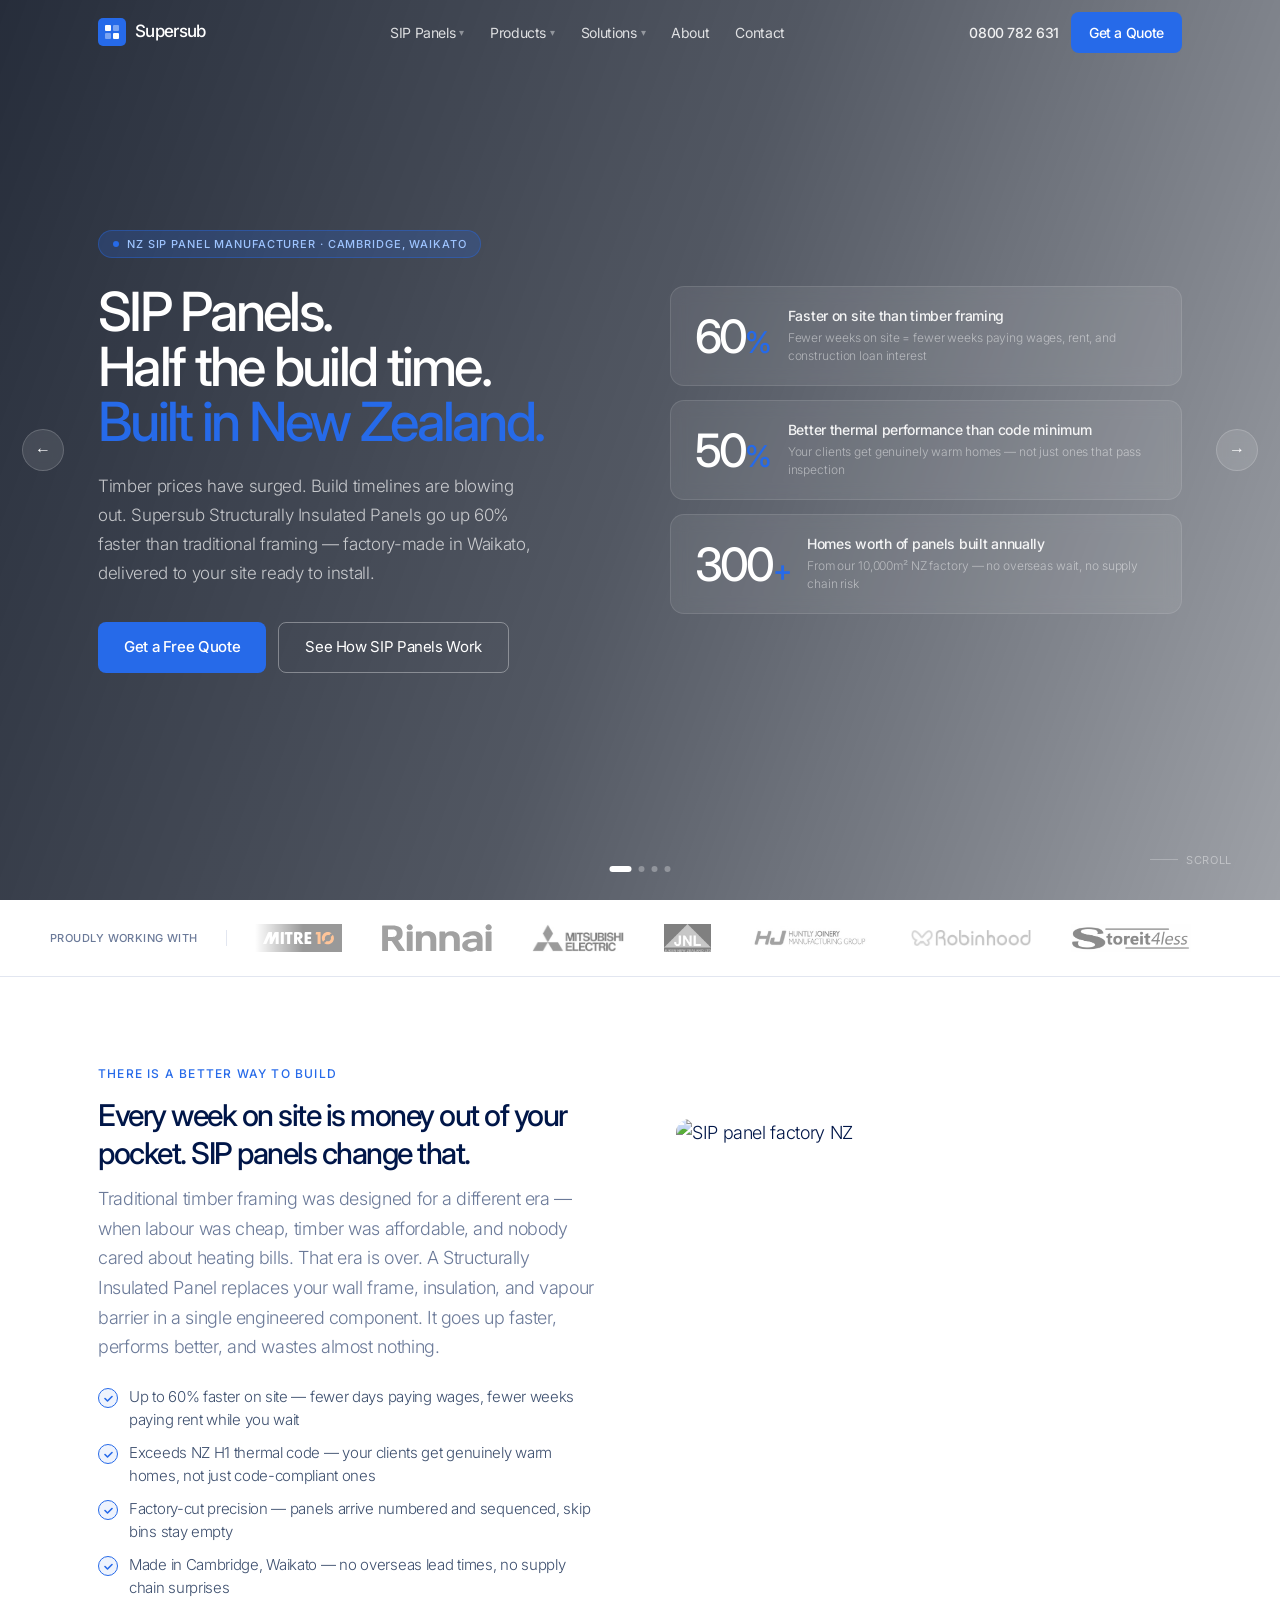
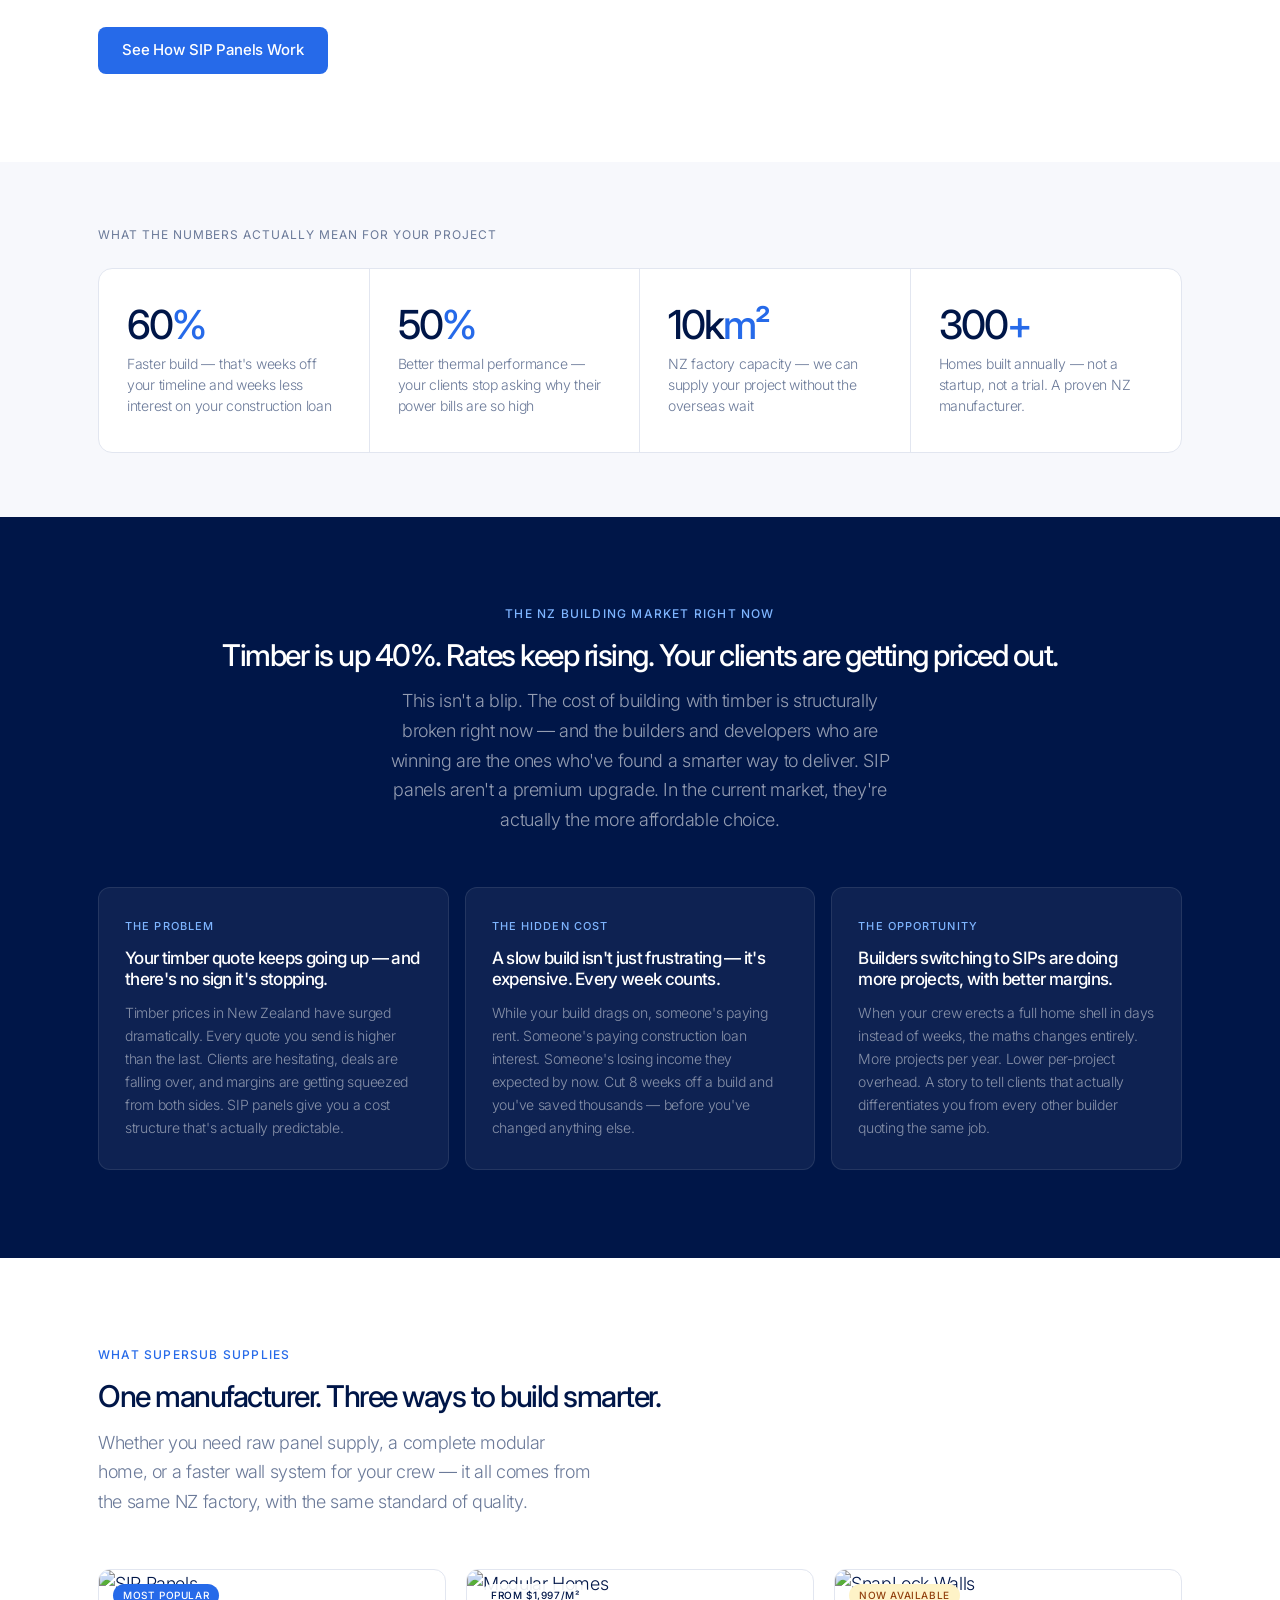
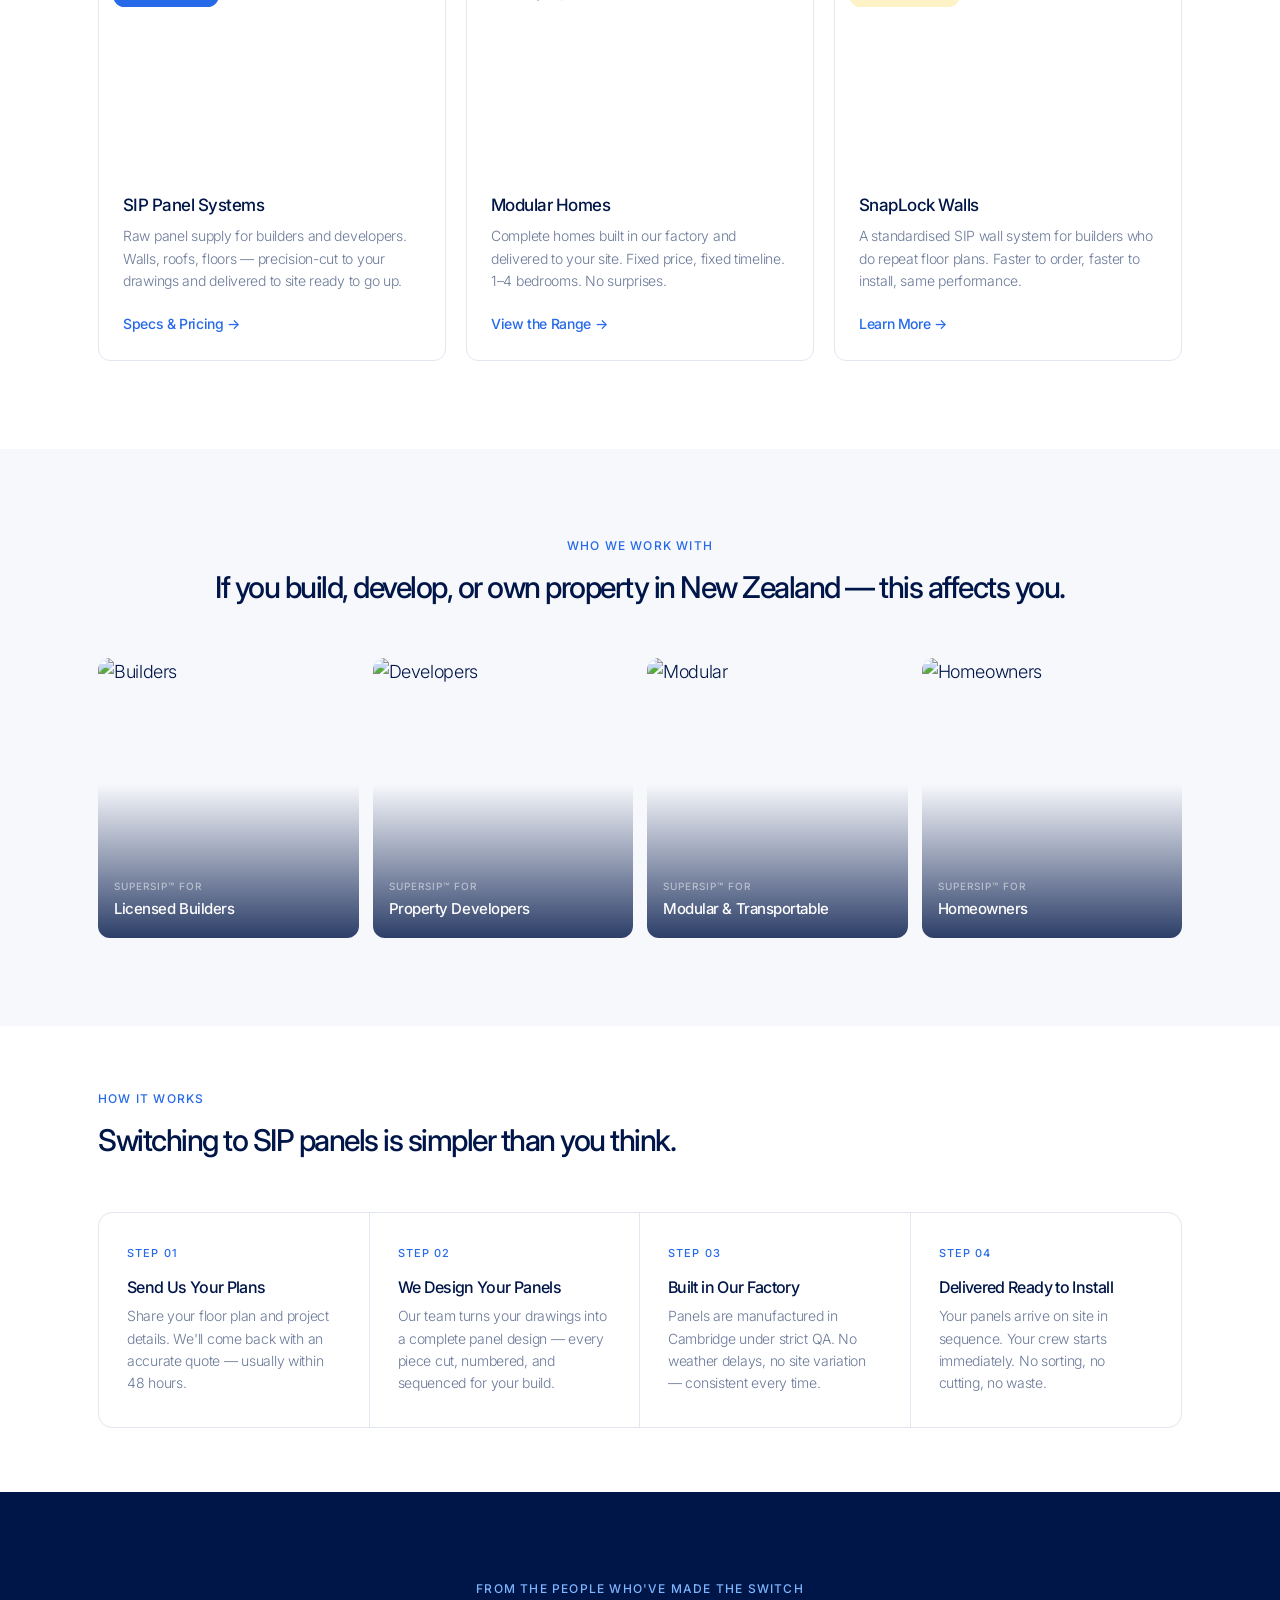
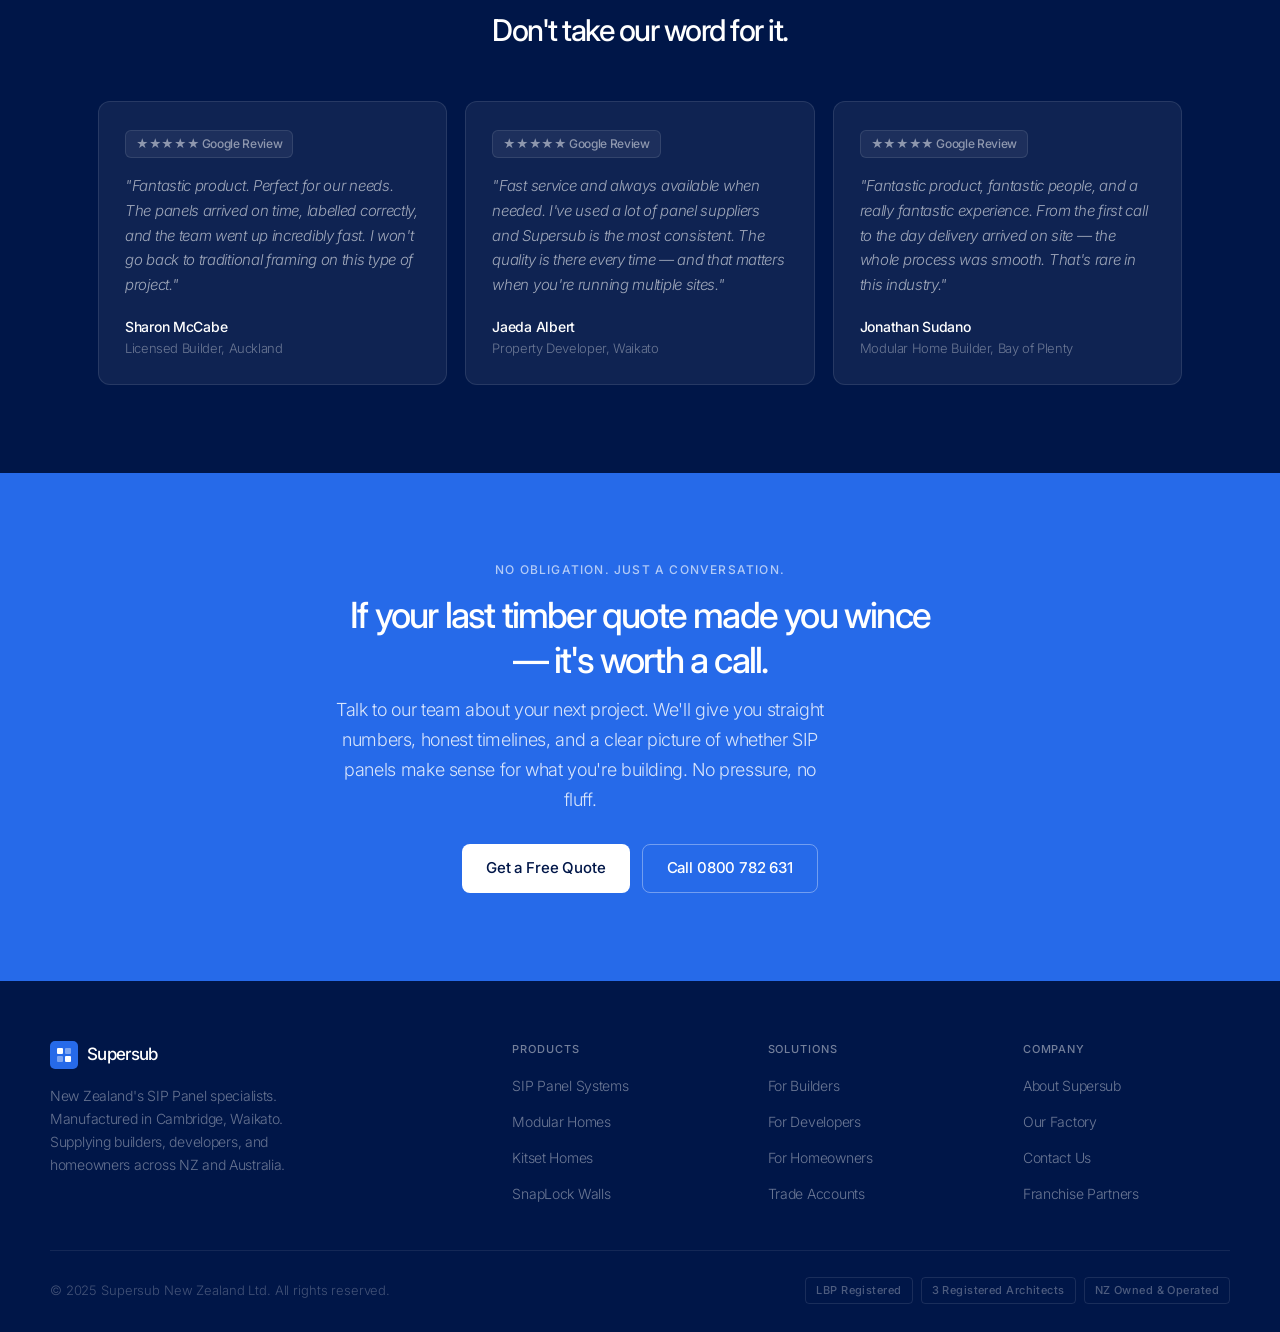
==== commit a4ca4fe7: "index.html" ====
--- a/index.html
+++ b/index.html
@@ -244,11 +244,124 @@
 /* ═══════════════════════
    LOGO BAR
 ═══════════════════════ */
-.logo-bar { padding: 24px 48px; border-bottom: 1px solid var(--border); }
-.logo-bar-inner { max-width: var(--max-w); margin: 0 auto; display: flex; align-items: center; }
-.logo-bar-label { font-size: 12px; font-weight: 400; color: var(--muted); white-space: nowrap; padding-right: 28px; border-right: 1px solid var(--border); margin-right: 28px; }
-.logo-items { display: flex; align-items: center; gap: 32px; flex-wrap: wrap; }
-.logo-item { font-size: 13px; font-weight: 500; color: #b0b8cc; letter-spacing: 0.02em; }
+
+/* ═══════════════════════════════
+   PARTNER LOGO BAR
+═══════════════════════════════ */
+.logo-bar {
+  padding: 20px 48px;
+  border-bottom: 1px solid var(--border);
+  background: var(--white);
+  overflow: hidden;
+}
+.logo-bar-inner {
+  max-width: var(--max-w);
+  margin: 0 auto;
+  display: flex;
+  align-items: center;
+  gap: 0;
+}
+.logo-bar-label {
+  font-size: 11px;
+  font-weight: 500;
+  color: var(--muted);
+  white-space: nowrap;
+  padding-right: 28px;
+  border-right: 1px solid var(--border);
+  margin-right: 28px;
+  letter-spacing: 0.04em;
+  text-transform: uppercase;
+  flex-shrink: 0;
+}
+.logo-track {
+  flex: 1;
+  overflow: hidden;
+  position: relative;
+}
+/* fade edges */
+.logo-track::before,
+.logo-track::after {
+  content: '';
+  position: absolute;
+  top: 0; bottom: 0;
+  width: 48px;
+  z-index: 2;
+  pointer-events: none;
+}
+.logo-track::before { left: 0; background: linear-gradient(to right, var(--white), transparent); }
+.logo-track::after  { right: 0; background: linear-gradient(to left, var(--white), transparent); }
+
+.logo-items {
+  display: flex;
+  align-items: center;
+  gap: 40px;
+  animation: logoScroll 32s linear infinite;
+  width: max-content;
+}
+.logo-items:hover { animation-play-state: paused; }
+@keyframes logoScroll {
+  0%   { transform: translateX(0); }
+  100% { transform: translateX(-50%); }
+}
+
+.logo-item-wrap {
+  display: flex;
+  align-items: center;
+  justify-content: center;
+  height: 36px;
+  flex-shrink: 0;
+}
+
+/* Logo image base */
+.logo-img {
+  height: 28px;
+  width: auto;
+  max-width: 120px;
+  object-fit: contain;
+  display: block;
+  transition: opacity 0.2s;
+}
+.logo-img:hover { opacity: 0.8; }
+
+/* White background logos — just desaturate/fade */
+.logo-png-white {
+  filter: grayscale(100%) opacity(0.5);
+}
+.logo-png-white:hover {
+  filter: grayscale(0%) opacity(0.85);
+}
+
+/* SVG logos with dark color (Rinnai red, Manrose, Stiebel) */
+.logo-svg-color {
+  filter: grayscale(100%) opacity(0.45);
+}
+.logo-svg-color:hover {
+  filter: grayscale(0%) opacity(1);
+}
+
+/* SVG logos that are black on transparent (Mitre 10) */
+.logo-svg-dark {
+  filter: opacity(0.4);
+}
+.logo-svg-dark:hover {
+  filter: opacity(0.75);
+}
+
+/* Dark background logos — show in a small rounded container */
+.logo-dark-bg {
+  filter: grayscale(100%) opacity(0.5);
+  border-radius: 4px;
+  height: 24px;
+}
+.logo-dark-bg:hover {
+  filter: grayscale(0%) opacity(0.85);
+}
+
+@media (max-width: 768px) {
+  .logo-bar { padding: 16px 20px; }
+  .logo-bar-label { display: none; }
+}
+
 
 /* ═══════════════════════
    SECTIONS
@@ -525,17 +638,40 @@
   <div class="hero-scroll"><div class="scroll-line"></div>Scroll</div>
 </section>
 
-<!-- ═══ SUPPLIER BAR ═══ -->
+<!-- ═══ PARTNER BAR ═══ -->
 <div class="logo-bar">
   <div class="logo-bar-inner">
-    <span class="logo-bar-label">Trusted suppliers</span>
-    <div class="logo-items">
-      <span class="logo-item">Mitre 10</span>
-      <span class="logo-item">Rinnai</span>
-      <span class="logo-item">JNL</span>
-      <span class="logo-item">Carter Holt Harvey</span>
-      <span class="logo-item">Resene</span>
-      <span class="logo-item">Carpet Court</span>
+    <span class="logo-bar-label">Proudly working with</span>
+    <div class="logo-track">
+      <div class="logo-items">
+        <div class="logo-item-wrap"><img src="/assets/logos/mitre10.svg" alt="Mitre 10" class="logo-img logo-svg-dark"/></div>
+        <div class="logo-item-wrap"><img src="/assets/logos/rinnai.svg" alt="Rinnai" class="logo-img logo-svg-color"/></div>
+        <div class="logo-item-wrap"><img src="/assets/logos/mitsubishi.png" alt="Mitsubishi Electric" class="logo-img logo-png-white"/></div>
+        <div class="logo-item-wrap"><img src="/assets/logos/jnl.png" alt="JNL Juken NZ" class="logo-img logo-png-white"/></div>
+        <div class="logo-item-wrap"><img src="/assets/logos/huntly.png" alt="Huntly Joinery" class="logo-img logo-png-white"/></div>
+        <div class="logo-item-wrap"><img src="/assets/logos/robinhood.png" alt="Robinhood" class="logo-img logo-png-white"/></div>
+        <div class="logo-item-wrap"><img src="/assets/logos/storeit4less.jpg" alt="Storeit4less" class="logo-img logo-png-white"/></div>
+        <div class="logo-item-wrap"><img src="/assets/logos/plumbingworld.png" alt="Plumbing World" class="logo-img logo-dark-bg"/></div>
+        <div class="logo-item-wrap"><img src="/assets/logos/armorsteel.png" alt="Armorsteel" class="logo-img logo-dark-bg"/></div>
+        <div class="logo-item-wrap"><img src="/assets/logos/manrose.svg" alt="Manrose" class="logo-img logo-svg-color"/></div>
+        <div class="logo-item-wrap"><img src="/assets/logos/stiebel.svg" alt="Stiebel Eltron" class="logo-img logo-svg-color"/></div>
+        <div class="logo-item-wrap"><img src="/assets/logos/carpetcourt.avif" alt="Carpet Court" class="logo-img logo-png-white"/></div>
+        <div class="logo-item-wrap"><img src="/assets/logos/challenger.gif" alt="Challenger" class="logo-img logo-png-white"/></div>
+        <!-- duplicate set for seamless loop -->
+        <div class="logo-item-wrap"><img src="/assets/logos/mitre10.svg" alt="Mitre 10" class="logo-img logo-svg-dark" aria-hidden="true"/></div>
+        <div class="logo-item-wrap"><img src="/assets/logos/rinnai.svg" alt="Rinnai" class="logo-img logo-svg-color" aria-hidden="true"/></div>
+        <div class="logo-item-wrap"><img src="/assets/logos/mitsubishi.png" alt="Mitsubishi Electric" class="logo-img logo-png-white" aria-hidden="true"/></div>
+        <div class="logo-item-wrap"><img src="/assets/logos/jnl.png" alt="JNL Juken NZ" class="logo-img logo-png-white" aria-hidden="true"/></div>
+        <div class="logo-item-wrap"><img src="/assets/logos/huntly.png" alt="Huntly Joinery" class="logo-img logo-png-white" aria-hidden="true"/></div>
+        <div class="logo-item-wrap"><img src="/assets/logos/robinhood.png" alt="Robinhood" class="logo-img logo-png-white" aria-hidden="true"/></div>
+        <div class="logo-item-wrap"><img src="/assets/logos/storeit4less.jpg" alt="Storeit4less" class="logo-img logo-png-white" aria-hidden="true"/></div>
+        <div class="logo-item-wrap"><img src="/assets/logos/plumbingworld.png" alt="Plumbing World" class="logo-img logo-dark-bg" aria-hidden="true"/></div>
+        <div class="logo-item-wrap"><img src="/assets/logos/armorsteel.png" alt="Armorsteel" class="logo-img logo-dark-bg" aria-hidden="true"/></div>
+        <div class="logo-item-wrap"><img src="/assets/logos/manrose.svg" alt="Manrose" class="logo-img logo-svg-color" aria-hidden="true"/></div>
+        <div class="logo-item-wrap"><img src="/assets/logos/stiebel.svg" alt="Stiebel Eltron" class="logo-img logo-svg-color" aria-hidden="true"/></div>
+        <div class="logo-item-wrap"><img src="/assets/logos/carpetcourt.avif" alt="Carpet Court" class="logo-img logo-png-white" aria-hidden="true"/></div>
+        <div class="logo-item-wrap"><img src="/assets/logos/challenger.gif" alt="Challenger" class="logo-img logo-png-white" aria-hidden="true"/></div>
+      </div>
     </div>
   </div>
 </div>
